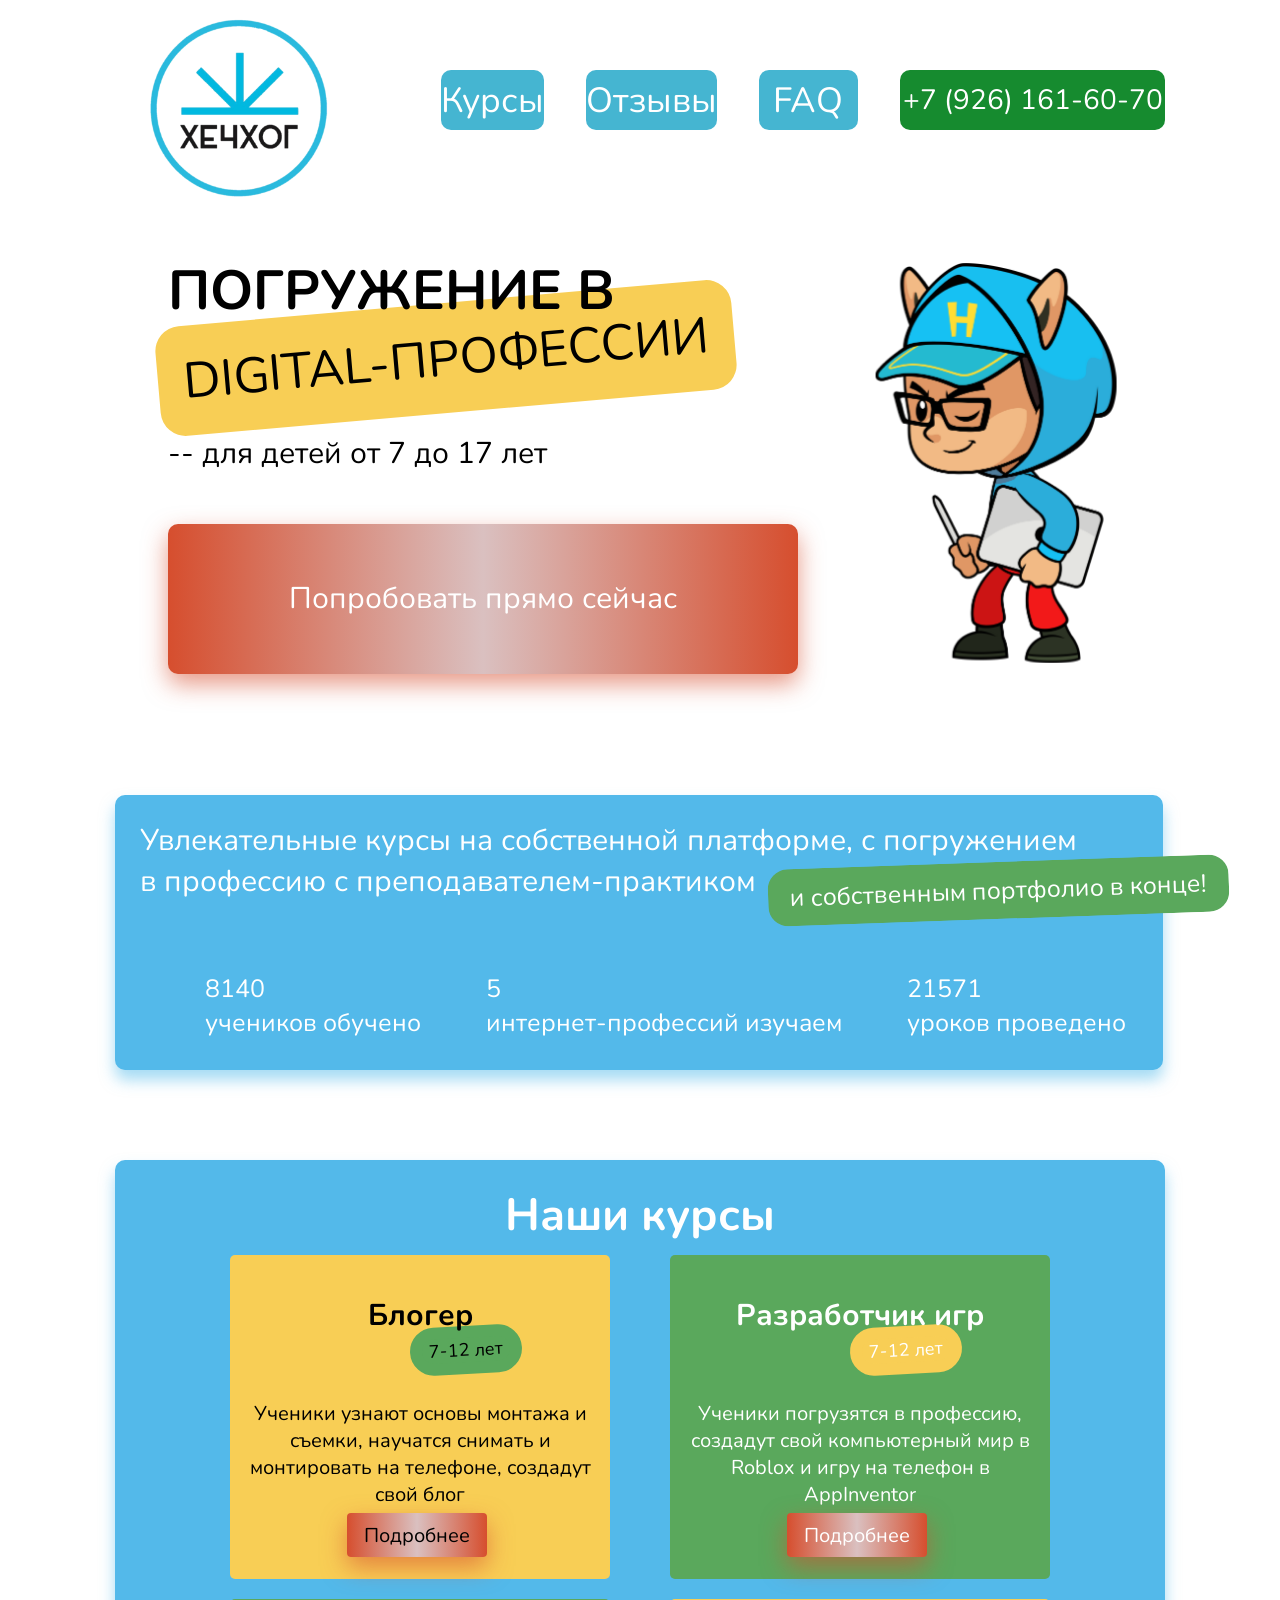
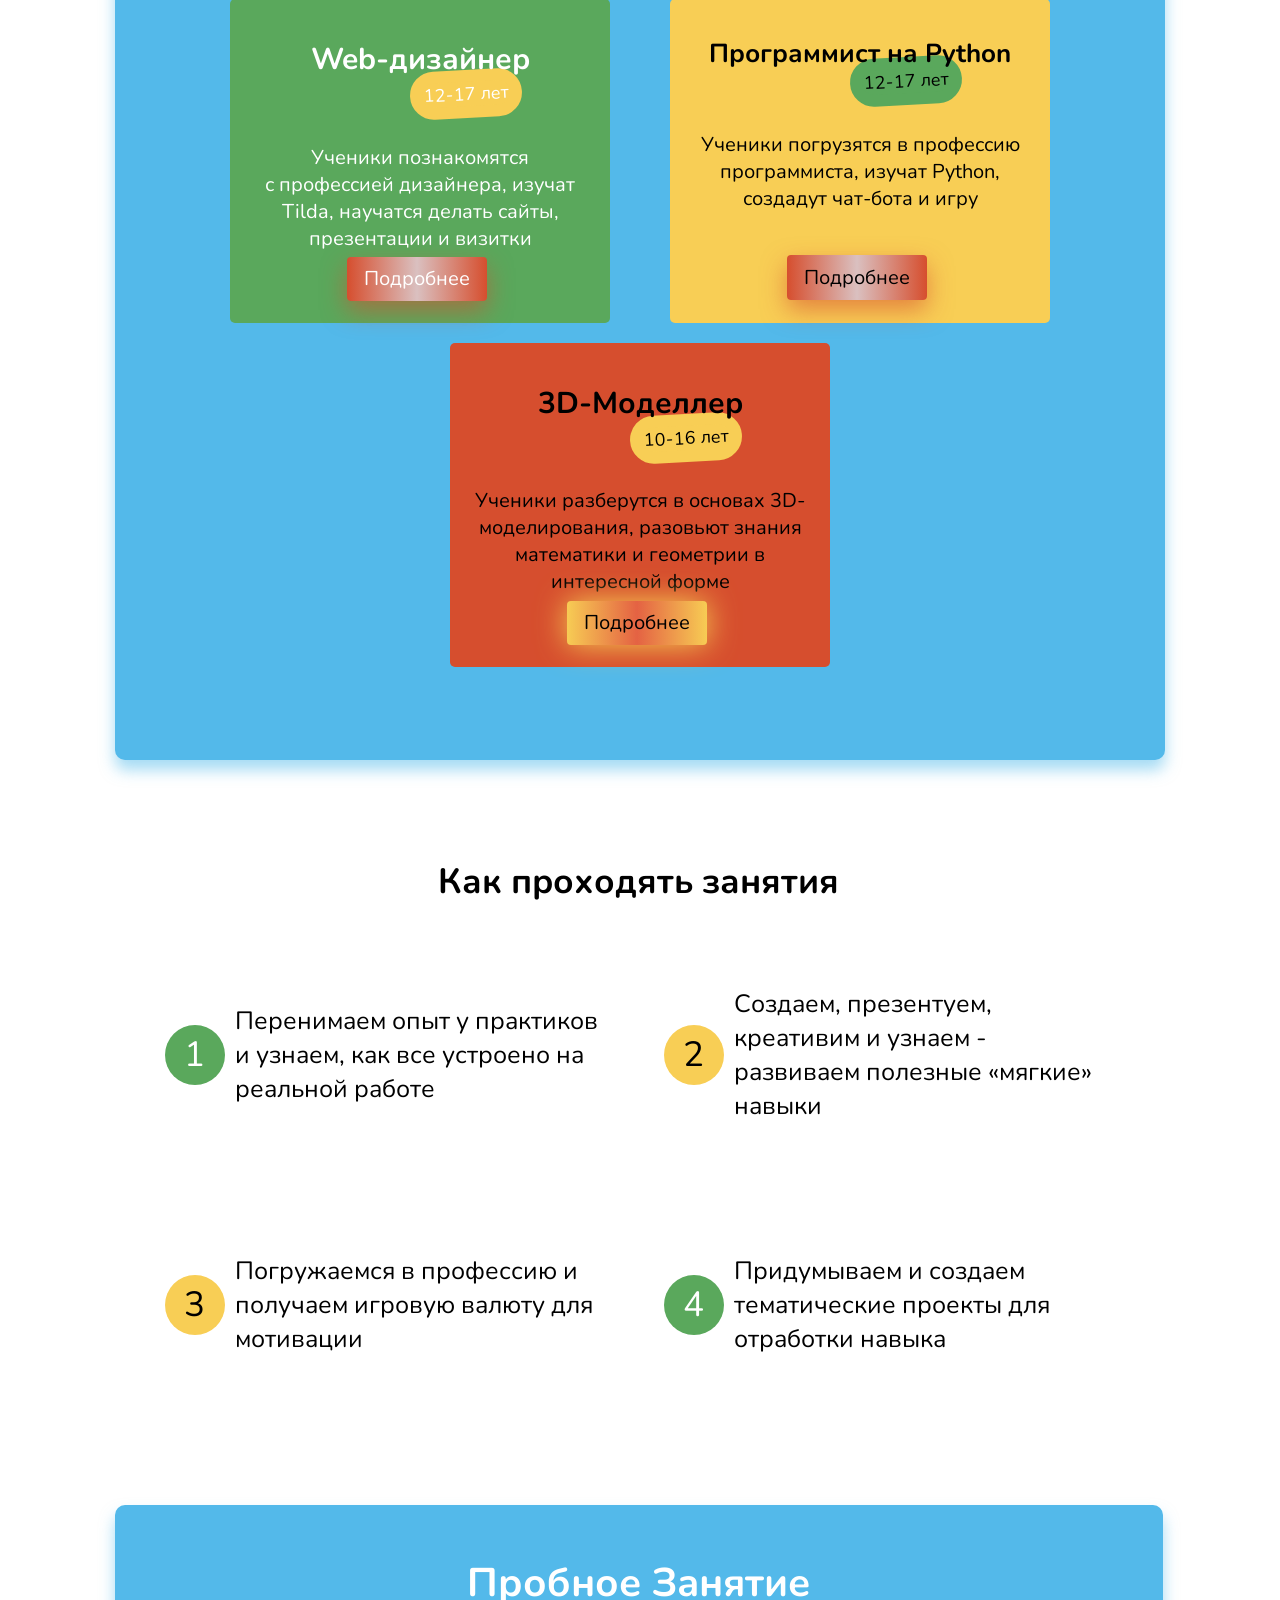
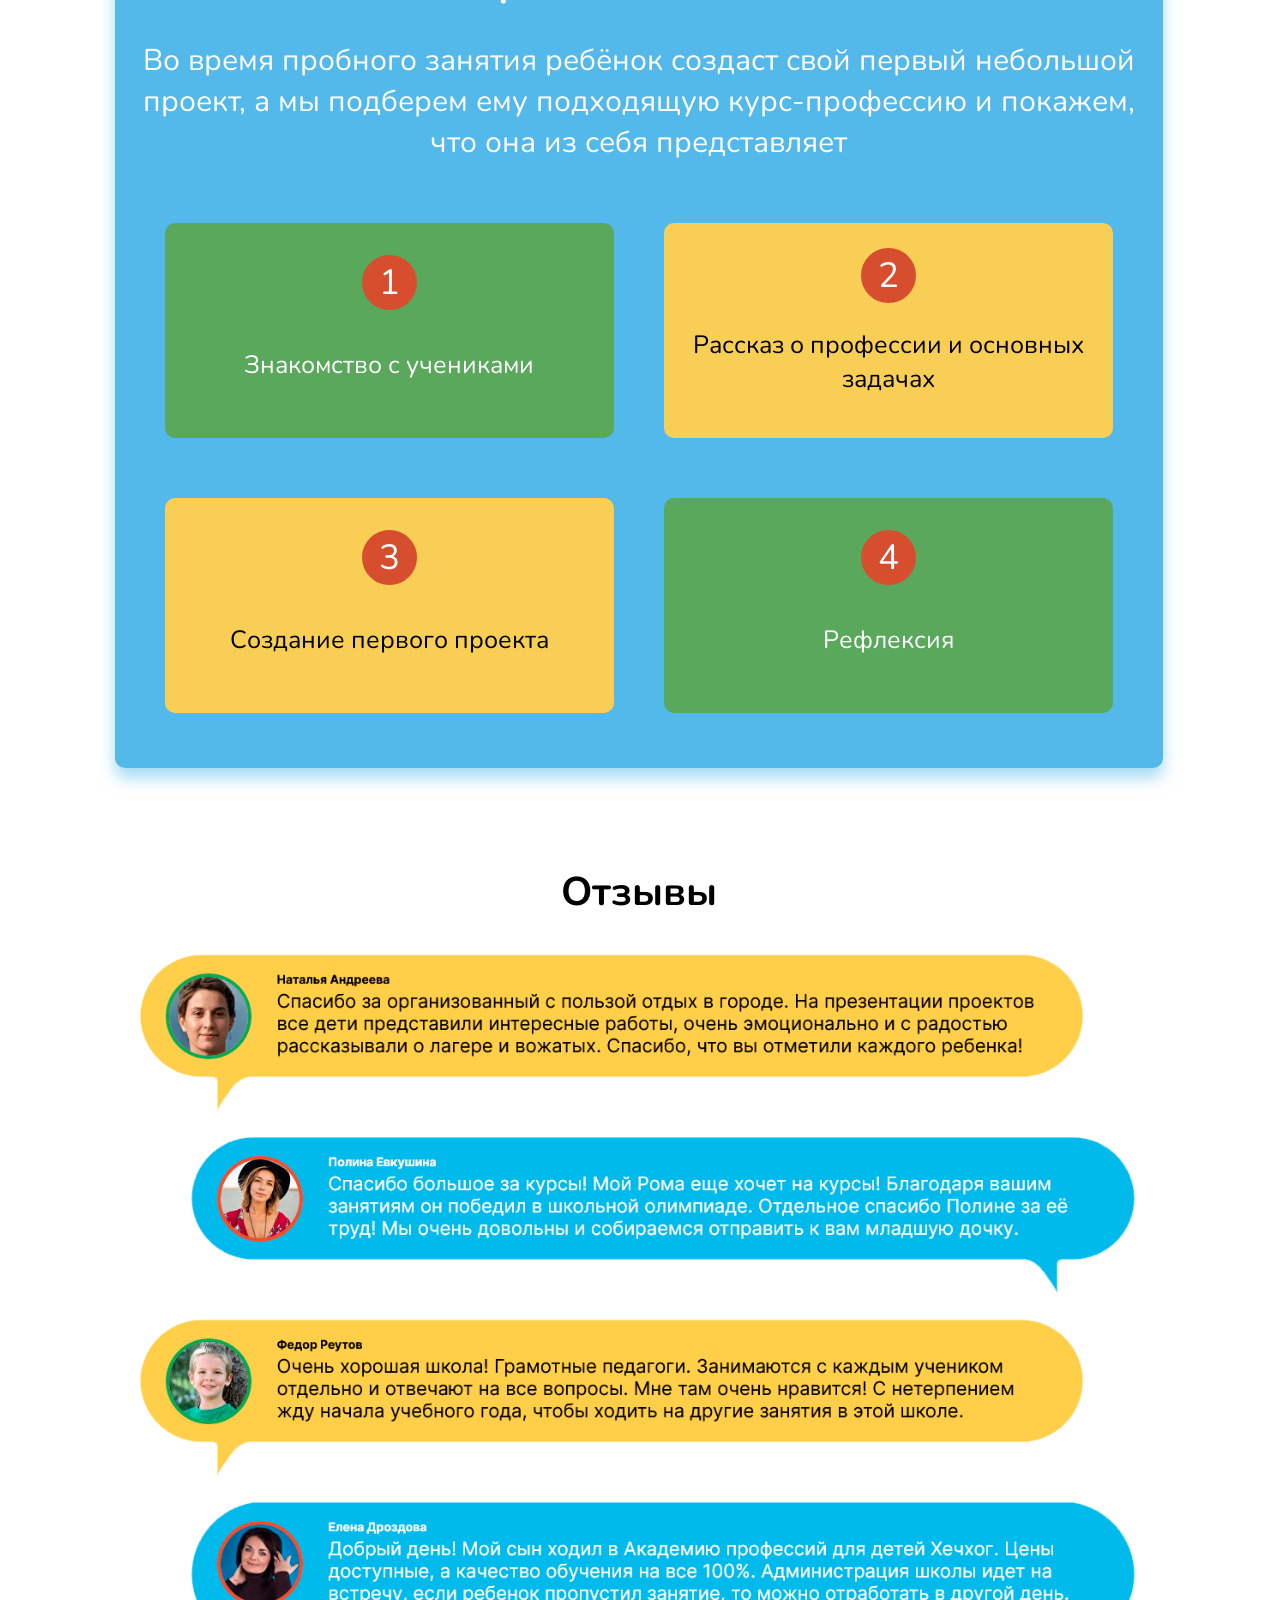
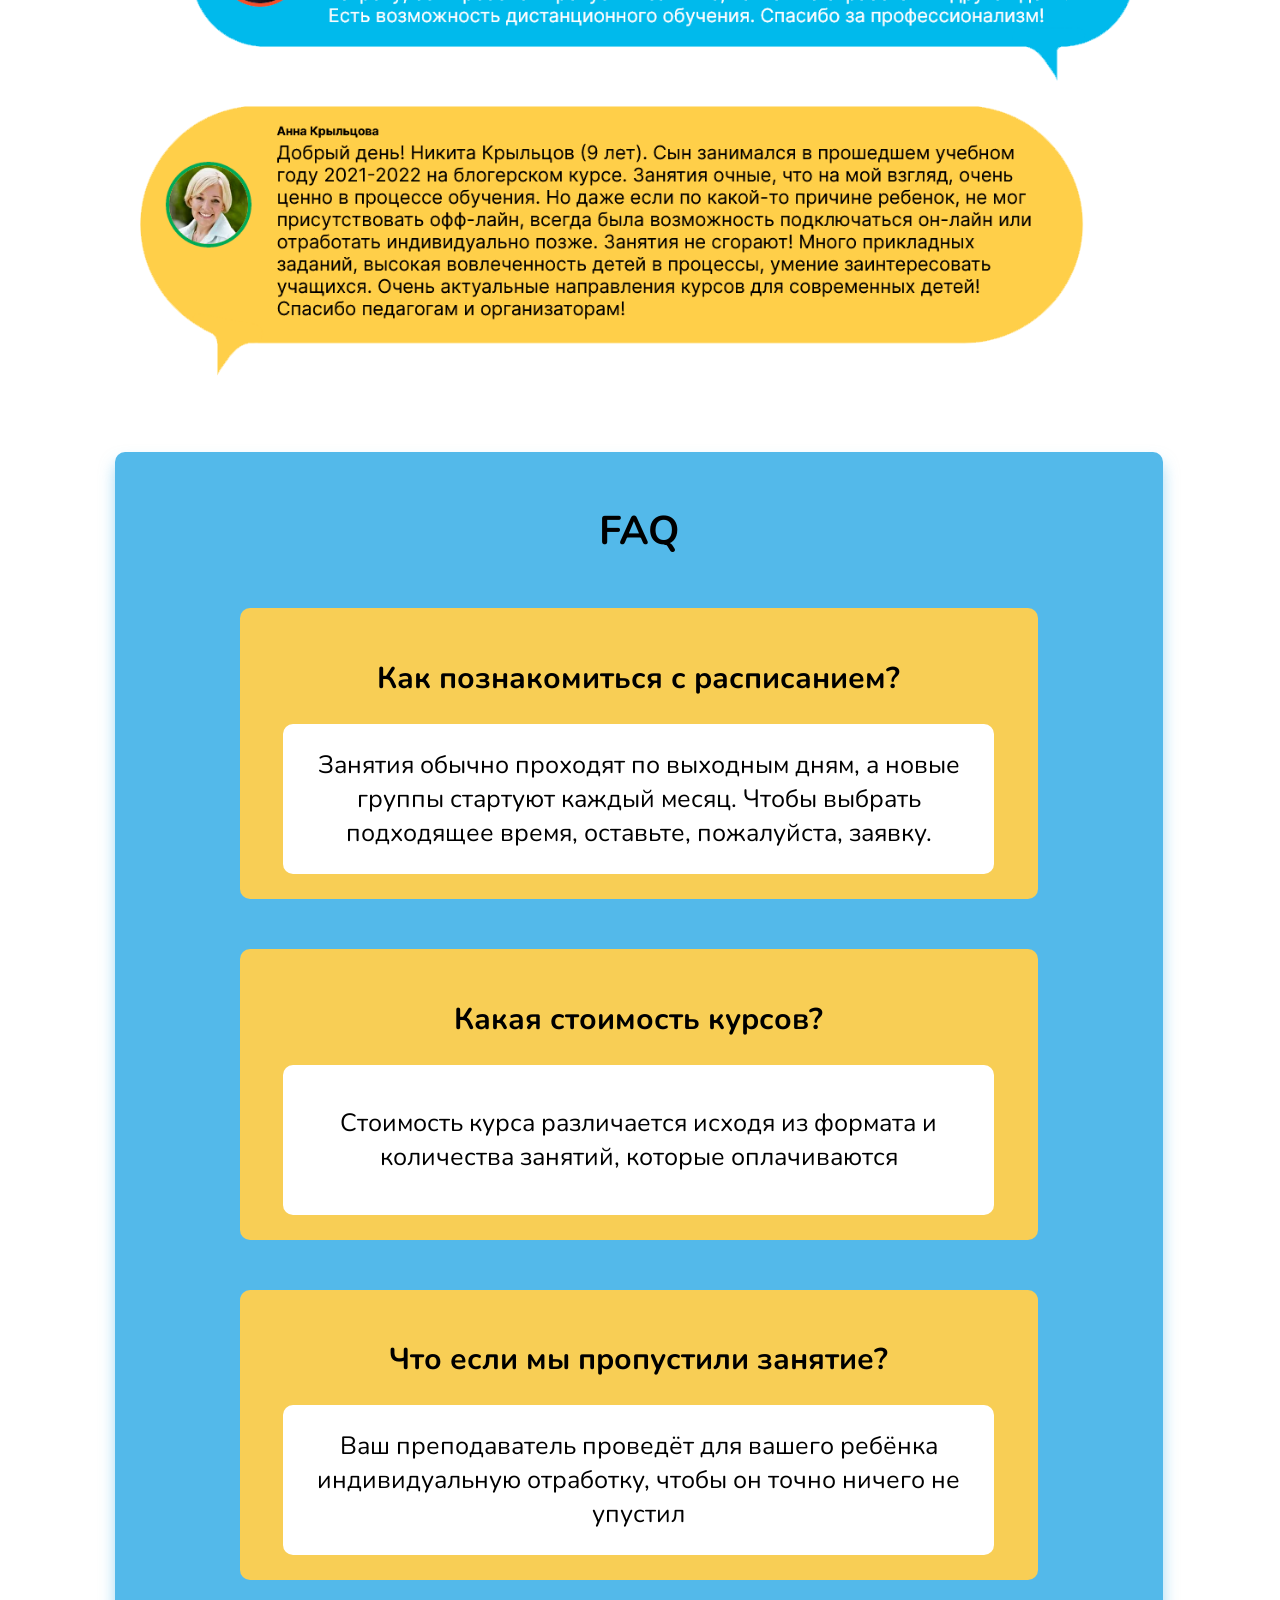
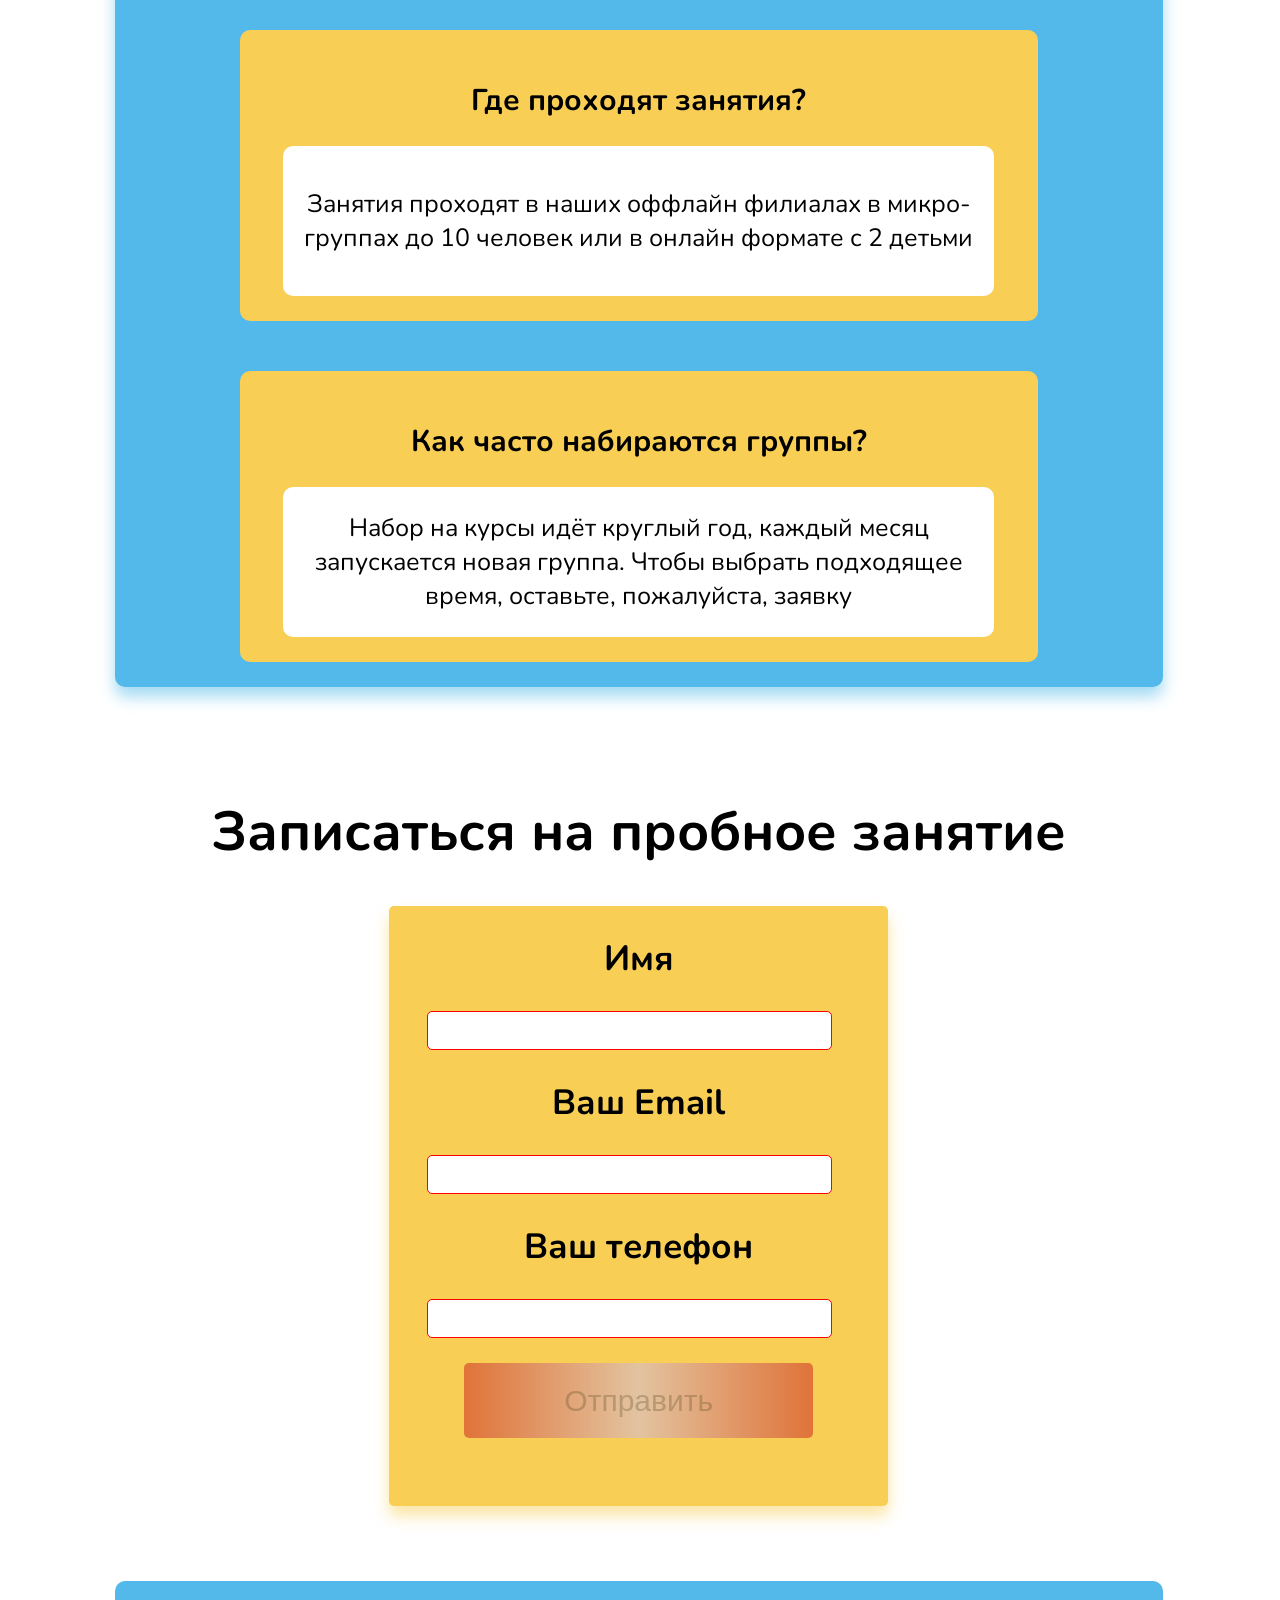
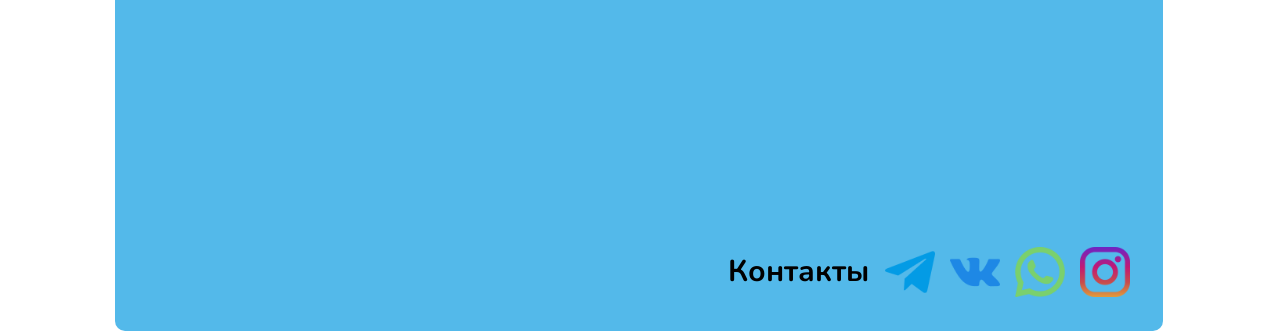
==== index.html @ bc6d710d "BShadow" ====
<!DOCTYPE html>
<html>
<head>
    <title>HEDGEHOG</title>
    <link rel="stylesheet" href="./style.css">
    <script src="https://code.jquery.com/jquery-3.1.1.min.js"></script>
</head>
<body>
    <div class="ContainerBody">
        <header>
            <img src="./images/LogoPng.png" alt="" class="LogoImg">
            
            <a href="#Courses" class="courses Size">Курсы</a>
            <a href="#Reviews" class="feedback Size">Отзывы</a>
            <a href="#FAQ" class="FAQA Size">FAQ</a>
            <a href="" class="Phone Size">+7 (926) 161-60-70</a>
        </header>
        <div class="DivBabidjon">
            <h1 class="TextDivingIn">ПОГРУЖЕНИЕ В</h1>
            <div class="DivDigital">
                <p class="TextDigital">DIGITAL-ПРОФЕССИИ</p>
            </div>
            <span class="TextCildren">-- для детей от 7 до 17 лет</span>
            <img src="./images/humanLogo.png" alt="" class="humanLogo">
            <a href="">
                <div class="ButtonTryIt">
                    <p class="ATryIt">Попробовать прямо сейчас</p>
                </div>
            </a>
        </div>
        <div class="DivBlue">
            <p class="TextInDivBlue">Увлекательные курсы на собственной платформе, с погружением<br>в профессию с преподавателем-практиком</p>
            <div class="BorderText">и собственным портфолио в конце!</div>
            <div class="DivArrow">
                <img src="https://static.tildacdn.com/tild3134-3039-4132-b365-666265363836/Group_9.svg" alt="" class="Arrow">
                <p class="TextArrow">8140<br>учеников обучено</p>
                <img src="https://static.tildacdn.com/tild3134-3039-4132-b365-666265363836/Group_9.svg" alt="" class="Arrow">
                <p class="TextArrow">5<br>интернет-профессий изучаем</p>
                <img src="https://static.tildacdn.com/tild3134-3039-4132-b365-666265363836/Group_9.svg" alt="" class="Arrow">
                <p class="TextArrow">21571<br>уроков проведено</p>
            </div>
            
        </div>
        <div name="Course" class="BlueContainerBody">
            <h1 class="TextMyCoutses">
                Наши курсы
            </h1>
            <div class="Courses">
                <div class="RowCourses1">
                    <div class="DivVideoCourses SizeCourses">
                        <h2 class="Bloger FontStyle BlackText">Блогер</h2>
                        <div class="YearBlocker Green BlackText">7-12 лет</div>
                        <p class="TextInfoCourses BlackText">Ученики узнают основы монтажа и съемки, научатся снимать и монтировать на телефоне, создадут свой блог</p>
                        <div class="DivCourses">
                            <a href="https://hedgehog-academy.ru/bloger" class="ButtonCourses BlackText">Подробнее</a>
                        </div>
                    </div>
                    <div class="DivCreateGame SizeCourses">
                        <h2 class="CreateGame FontStyle ">Разработчик игр</h2>
                        <div class="YearBlocker">7-12 лет</div>
                        <p class="TextInfoCourses">Ученики погрузятся в профессию, создадут свой компьютерный мир в Roblox и игру на телефон в AppInventor</p>
                        <div class="DivCourses">
                            <a href="https://hedgehog-academy.ru/game" class="ButtonCourses">Подробнее</a>
                        </div>
                    </div>
                </div>
                <div class="RowCourses1">
                    <div class="DivWebDesigner SizeCourses">
                        <h2 class="WebDesigner FontStyle">Web-дизайнер</h2>
                        <div class="YearBlocker">12-17 лет</div>
                        <p class="TextInfoCourses">Ученики познакомятся<br>с профессией дизайнера, изучат Tilda, научатся делать сайты, презентации и визитки</p>
                        <div class="DivCourses">
                            <a href="https://hedgehog-academy.ru/web" class="ButtonCourses">Подробнее</a>
                        </div>
                    </div>
                    <div class="DivProgrammerPython SizeCourses">
                        <h2 class="ProgrammerPython FontStyle BlackText">Программист на Python</h2>
                        <div class="YearBlocker Green BlackText">12-17 лет</div>
                        <p class="TextInfoCourses BlackText">Ученики погрузятся в профессию программиста, изучат Python, создадут чат-бота и игру</p>
                        <div class="DivCourses DivCourses1">
                            <a href="https://hedgehog-academy.ru/programmist" class="ButtonCourses BlackText">Подробнее</a>
                        </div>
                    </div>
                </div>
                <div class="RowCourses1">
                    <div class="Div3DDesigner SizeCourses">
                        <h2 class="3DDesigner FontStyle BlackText">3D-Моделлер</h2>
                        <div class="YearBlocker BlackText">10-16 лет</div>
                        <p class="TextInfoCourses BlackText">Ученики разберутся в основах 3D-моделирования, разовьют знания математики и геометрии в интересной форме</p>
                        <div class="DivCourses DivCoursesGold">
                            <a href="https://hedgehog-academy.ru/3d" class="ButtonCourses BlackText">Подробнее</a>
                        </div>
                        
                    </div>
                </div>
            </div>
        </div>
        <div class="GLDivSchedule">
            <h1 class="HSchedule">Как проходять занятия</h1>
            <div class="ScheduleRowContainer">
                <div class="ContainerSchedule">
                    <div class="NumSchedule">1</div>
                    <p class="TextSchedule">Перенимаем опыт у практиков и узнаем, как все устроено на реальной работе</p>
                </div>
                <div class="ContainerSchedule">
                    <div class="NumSchedule ColorYellow">2</div>
                    <p class="TextSchedule">Создаем, презентуем, креативим и узнаем - развиваем полезные «мягкие» навыки</p>
                </div>
            </div>
            <div class="ScheduleRowContainer">
                <div class="ContainerSchedule">
                    <div class="NumSchedule ColorYellow">3</div>
                    <p class="TextSchedule">Погружаемся в профессию и получаем игровую валюту для мотивации</p>
                </div>
                <div class="ContainerSchedule">
                    <div class="NumSchedule">4</div>
                    <p class="TextSchedule">Придумываем и создаем тематические проекты для отработки навыка</p>
                </div>
            </div>
        </div>
        <div class="GLDivTestTasks">
            <h1 class="GlHTestTasks">Пробное Занятие</h1>
            <p class="GlPTestTasks">Во время пробного занятия ребёнок создаст свой первый небольшой проект, а мы подберем ему подходящую курс-профессию и покажем, что она из себя представляет</p>
            <div class="TestTasksRowContainer">
                <div class="ContainerTestTasks ">
                    <div class="NumTestTasks">
                        <div class="RandomName">1</div>
                    </div>
                    <p class="TextTestTasks WhiteText">Знакомство с учениками</p>
                </div>
                <div class="ContainerTestTasks ColorYellowTestTasks">
                    <div class="NumTestTasks">
                        <div class="RandomName">2</div>
                    </div>
                    <p class="TextTestTasks">Рассказ о профессии и основных задачах</p>
                </div>
            </div>
            <div class="TestTasksRowContainer">
                <div class="ContainerTestTasks ColorYellowTestTasks">
                    <div class="NumTestTasks">
                        <div class="RandomName">3</div>
                    </div>
                    <p class="TextTestTasks">Создание первого проекта</p>
                </div>
                <div class="ContainerTestTasks">
                    <div class="NumTestTasks">
                        <div class="RandomName">4</div>
                    </div>
                    <p class="TextTestTasks WhiteText">Рефлексия</p>
                </div>
            </div>
        </div>
        <div name="Reviews" class="GLDivReviews">
            <h1 class="GlHReviews">Отзывы</h1>
            <img src="./images/TextHumans.png" alt="" class="ImgReviews">
        </div>
        <div name="FAQ" class="GlFAQContainer">
            <h1 class="HFAQ">FAQ</h1>
            <div class="ContainerFAQ">
                <h2 class="FAQH">Как познакомиться с расписанием?</h1>
                <div class="FAQConteinerAnsver">
                    <p class="PAnsver">Занятия обычно проходят по выходным дням, а новые группы стартуют каждый месяц. Чтобы выбрать подходящее время, оставьте, пожалуйста, заявку.
                    </p>
                </div>
            </div>
            <div class="ContainerFAQ">
                <h2 class="FAQH">Какая стоимость курсов?</h1>
                <div class="FAQConteinerAnsver">
                    <p class="PAnsver">Стоимость курса различается исходя из формата и количества занятий, которые оплачиваются
                    </p>
                </div>
            </div>
            <div class="ContainerFAQ">
                <h2 class="FAQH">Что если мы пропустили занятие?</h1>
                <div class="FAQConteinerAnsver">
                    <p class="PAnsver">Ваш преподаватель проведёт для вашего ребёнка индивидуальную отработку, чтобы он точно ничего не упустил
                    </p>
                </div>
            </div>
            <div class="ContainerFAQ">
                <h2 class="FAQH">Где проходят занятия?</h1>
                <div class="FAQConteinerAnsver">
                    <p class="PAnsver">Занятия проходят в наших оффлайн филиалах в микро- группах до 10 человек или в онлайн формате с 2 детьми

                    </p>
                </div>
            </div>
            <div class="ContainerFAQ">
                <h2 class="FAQH">Как часто набираются группы?</h1>
                <div class="FAQConteinerAnsver">
                    <p class="PAnsver">Набор на курсы идёт круглый год, каждый месяц запускается новая группа. Чтобы выбрать подходящее время, оставьте, пожалуйста, заявку
                    </p>
                </div>
            </div>
        </div>
        <div class="GLSingUpCourse">
            <h1 class="HSUCourse">Записаться на пробное занятие</h1>
            <div class="DivSUCourse">
                <form class="styleForm" action="mail.php" method="POST">
                    <h2 class="H">Имя</h2>
                    <input type="text" class="Input name" name="name">
                    <h2 class="H">Ваш Email</h2>
                    <input type="text" class="Input email" name="email">
                    <h2 class="H">Ваш телефон</h2>
                    <input type="tel" class="Input phone" name="phone">
                    <button type="submit" class="SizeButtonSUCourse ButSert">Отправить</button>
                </form>
            </div>
        </div>
        <footer>
            <h1 class="Contact">Контакты</h1>
            <nav>
                <ul>
                    <li><a href=""><img src="images/telegram-ico.png" alt="" class="imgCont"></a></li>
                    <li><a href=""><img src="images/vk-ico.png" alt="" class="imgCont"></a></li>
                    <li><a href=""><img src="images/whatsapp-ico.png" alt="" class="imgCont"></a></li>
                    <li><a href=""><img src="images/inst-ico.png" alt="" class="imgCont"></a></li>
                </ul>
            </nav>
        </footer>
    </div>
    <div class="SliderUp">
        <p class="SliderP">👍 Ваша заявка отправленна</p>
    </div>

    <script src="https://cdnjs.cloudflare.com/ajax/libs/jquery.inputmask/5.0.8/jquery.inputmask.min.js" integrity="sha512-efAcjYoYT0sXxQRtxGY37CKYmqsFVOIwMApaEbrxJr4RwqVVGw8o+Lfh/+59TU07+suZn1BWq4fDl5fdgyCNkw==" crossorigin="anonymous" referrerpolicy="no-referrer"></script>
    <script src="anime.js"></script>
    <script src="script.js"></script>
</body>
</html>
---- style.css ----
@import url('https://fonts.googleapis.com/css2?family=Nunito:wght@500&display=swap');
body{
    margin: 0;
    padding: 0;
    font-family: 'Nunito', sans-serif;
    display: grid;
    justify-content: center;
    overflow-x: hidden;
}
a{
    color: white;
    text-decoration: none;
}
.ContainerBody{
    width: 1000px;
    height: 100vh;
    background: rgba(255, 255, 255, 0);
    display: table;
    justify-content: center;

}
.DivBabidjon{
    width: 100%;
    height: 500px;
    margin: 0;

}

header{
    width: 100%;
    height: 200px;
    background: rgba(255, 255, 255, 0);
    display: flex;
    align-items: center;
}
.Logo{
    width: 150px;
    height: 100px;
    background: rgb(139, 5, 228);
}
.Size{
    width: 15%;
    height: 30%;
}
.courses{
    font-family: 'Nunito', sans-serif;
    margin-left: 10%;
    background: rgb(69, 181, 209);
    color: white;
    font-size: 35px;
    display: flex;
    justify-content: center;
    align-items: center;
    text-decoration: none;
    border-radius: 10px;
}
.feedback{
    font-family: 'Nunito', sans-serif;
    margin-left: 4%;
    background: rgb(69, 181, 209);
    color: white;
    font-size: 35px;
    display: flex;
    justify-content: center;
    align-items: center;
    text-decoration: none;
    border-radius: 10px;
}
.Phone{
    font-family: 'Nunito', sans-serif;
    margin-left: 4%;
    width: 40%;
    background: rgb(22, 139, 47);
    color: white;
    font-size: 28px;
    display: flex;
    justify-content: center;
    align-items: center;
    text-decoration: none;
    border-radius: 10px;
}

.FAQA{
    font-family: 'Nunito', sans-serif;
    margin-left: 4%;
    background: rgb(69, 181, 209);
    color: white;
    font-size: 35px;
    display: flex;
    justify-content: center;
    align-items: center;
    text-decoration: none;
    border-radius: 10px;
}
.LogoImg{
    height: 100%;
    margin-left: 2%;
}

.TextDivingIn{
    position: relative;
    font-size: 55px;
    margin-left: 5%;
    margin-top: 5%;
    margin-bottom: 0;
    z-index: 2;
    
}
.DivDigital{
    position: relative;
    width: 55%;
    height: 22%;
    background-color: #F8CE55;
    border-radius: 25px;
    transform: rotate(-5deg);
    top: -5%;
    left: 4%;
    z-index: 1;
    display: flex;
    justify-content: center;
    align-items: center;
}
.TextDigital{
    font-size: 50px;
    margin: auto;
}
.humanLogo{
    position: relative;
    height: 400px;
    top: -35%;
    left: 36%;
    transform: rotateY(180deg);
}
.ButtonTryIt{
    position: relative;
    width: 60%;
    height: 30%;
    top: -65%;
    left: 5%;
    border-radius: 10px;
    background-color: #d64e2e;
    background-image: linear-gradient(90deg, #d64e2e 0%, #dac0c0 50%, #d64e2e 100%);
    box-shadow: 0px 10px 25px #d64d2e94;
    display: flex;
    justify-content: center;
    align-items: center;
}
.DivBlue{
    width: 95%;
    height: 225px;
    margin-top: 4%;
    background-color: #53b9ea;
    border:25px solid #53baea00;
    border-radius: 10px;
    box-shadow: 0px 10px 15px 0px #53baea86;
}
.ATryIt{
    text-decoration: none;
    font-size: 30px;
    color: white;
}
.TextCildren{
    position: relative;
    font-size: 30px;
    top: -75%;
    left: 5%;
}
.TextInDivBlue{
    position: relative;
    font-size: 30px;
    color: white;
    margin: 0;
}
.DivArrow{
    width: 100%;
    height: 150px;
    display: flex;
    align-items: center;
}
.Arrow{
    width: 25px;
    margin-left: 2%;
    margin-top: -5%;
}
.TextArrow{
    font-size: 25px;
    color: white;
    margin-top: 50px;
    margin-left: 2%;
}
.BorderText{
    position: static;
    width: 45%;
    height: 20%;
    font-size: 25px;
    margin-top: -4%;
    margin-left: 63%;
    transform: rotate(-2deg);
    background-color: #5aa85c;
    color: white;
    border: 6px solid rgba(255, 255, 255, 0);
    border-radius: 20px;
    display: flex;
    justify-content: center;
    align-items: center;
}
.ContainerBody{
    width: 1000px;
    height: 100vh;
    background: rgba(255, 255, 255, 0);
    display: table;
    justify-content: center;
}
.BlueBackground{
    background-color: #53b9ea;
    width: 100vw;
    height: 100vh;

}
.BlueContainerBody{
    background-color: #53b9ea;
    width: 95%;
    height: 1150px;
    margin-top: 10vh;
    border: 25px solid rgba(0, 0, 0, 0);
    border-radius: 10px;
    box-shadow: 0px 10px 15px 0px #53baea86;
    display: table;
    justify-content: center;
}

.TextMyCoutses{
    font-size: 45px;
    color: white;
    margin: auto;
    width: 100%;
    height: auto;
    display: flex;
    justify-content: center;
    align-items: center;
}
.Courses{
    width:  1000px;
    height: 1000px;
    display: grid;
    justify-content: center;
    align-items: center;
}
.RowCourses1{
    width: 1000px;
    height: 95%;
    display: flex;
    justify-content: center;
    align-items: center;
}
.SizeCourses{
    width: 35%;
    height: 90%;
    margin: 0;
    margin-right: 3%;
    margin-left: 3%;
    background-color: rgb(253, 41, 41);
    border: 15px solid rgba(0, 0, 0, 0);
    border-radius: 5px;
}
.YearBlocker{
    position: relative;
    left: 47%;
    top: -12%;
    font-size: 18px;
    width: 25%;
    border: 12px solid #f8ce55;
    background-color: #F8CE55;
    border-radius: 25px;
    color: white;
    transform: rotate(-3deg);
    display: flex;
    justify-content: center;
    align-items: center;
}
.FontStyle{
    position: relative;
    color: white;
    font-size: 30px;
    display: flex;
    justify-content: center;
    align-items: center;
    z-index: 2;
}
.DivVideoCourses{
    background-color: #f8ce55;
    color: black;
}
.DivCreateGame{
    background-color: #5aa85c;
    
}
.DivWebDesigner{
    background-color: #5aa85c;
    
}
.DivProgrammerPython{
    background-color: #f8ce55;
    color: black;
}
.Div3DDesigner{
    background-color: #d64e2e;
    color: black;
}

.ProgrammerPython{
    font-size: 26px;
}
.Green{
    border: 12px solid #5aa85c;
    background-color: #5aa85c;
}
.TextInfoCourses{
    position: relative;
    top: -10%;
    font-size: 20px;
    text-align: center;
    color: white;
    display: flex;
    justify-content: center;
    align-items: center;
}
.DivCourses{
    position: relative;
    top: -15%;
    left: 29%;
    right: 29%;
    border-radius: 4px;
    width: 40%;
    height: 15%;
    background-image: linear-gradient(90deg, #d64e2e 0%, #dac0c0 50%, #d64e2e 100%);
    box-shadow: 0px 10px 25px #d64d2e94;
    display: flex;
    justify-content: center;
    align-items: center;
}
.DivCourses1{
    position: relative;
    top: -2%;
    width: 40%;
    height: 15%;
    background-image: linear-gradient(90deg, #d64e2e 0%, #dac0c0 50%, #d64e2e 100%);
    box-shadow: 0px 10px 25px #d64d2e94;
    display: flex;
    justify-content: center;
    align-items: center;
}
.DivCoursesGold{
    background-color: #f7cc54;
    background-image: linear-gradient(270deg, #f7cc54 0%, #e46243 50%, #f7cc54 100%);
    box-shadow: 0px 0px 30px #f7cc54;
}
.ButtonCourses{
    color: white;
    text-decoration: none;
    font-size: 20px;
}
.BlackText{
    color: black;
}
.GLDivSchedule{
    width: 95%;
    height: 600px;
    border: 25px solid rgba(228, 0, 0, 0);
    margin-top: 50px;
    display: table;
    justify-content: center;

}
.HSchedule{
    font-size: 35px;
    display: flex;
    justify-content: center;
    align-items: center;
}
.ScheduleRowContainer{
    width: 100%;
    height: 200px;
    margin-top: 50px;
    background-color: rgba(0, 0, 0, 0);
    display: flex;
    justify-content: center;
    align-items: center;
}
.ContainerSchedule{
    width: 45%;
    height: 90%;
    margin-left: 2.5%;
    margin-right: 2.5%;
    display: flex;
    justify-content: center;
    align-items: center;
}
.NumSchedule{
    font-size: 35px;
    width: 20px;
    height: 20px;
    border: 20px solid rgba(0, 128, 0, 0);
    background-color: #5aa85c;
    color: white;
    border-radius: 35px;
    margin-right: 10px;
    display: flex;
    justify-content: center;
    align-items: center;
}
.TextSchedule{
    font-size: 25px;
}
.ColorYellow{
    border: 20px solid #f8cf5500;
    background-color: #f8ce55;
    color: black;
}
.GLDivTestTasks{
    background-color: #53b9ea;
    width: 95%;
    height: 600px;
    margin-top: 5vh;
    border: 25px solid rgba(0, 0, 0, 0);
    border-radius: 10px;
    box-shadow: 0px 10px 15px 0px #53baea86;
    display: table;
    justify-content: center;
}
.GlHTestTasks{
    font-size: 40px;
    color: white;
    display: flex;
    justify-content: center;
    align-items: center;
}
.GlPTestTasks{
    font-size: 30px;
    color: white;
    text-align: center;
}
.TestTasksRowContainer{
    width: 100%;
    height: 275px;
    background-color: rgba(0, 0, 0, 0);
    display: flex;
    justify-content: center;
    align-items: center;
}
.ContainerTestTasks{
    background-color: #5aa85c;
    width: 45%;
    height: 60%;
    border: 25px solid rgba(0, 0, 0, 0);
    border-radius: 10px;
    margin-left: 2.5%;
    margin-right: 2.5%;
    display: grid;
    justify-content: center;
    align-items: center;
}
.NumTestTasks{

    display: flex;
    justify-content: center;
    align-items: center;
}
.TextTestTasks{
    font-size: 25px;
    text-align: center;
}
.RandomName{
    font-size: 35px;
    width: 25px;
    height: 25px;
    border: 15px solid #d64e2e;
    background-color: #d64e2e;
    color: white;
    border-radius: 46px;
    display: flex;
    justify-content: center;
    align-items: center;
}
.ColorYellowTestTasks{
    background-color: #f8ce55;
}
.GLDivReviews{
    width: 95%;
    height: 600px;
    margin-top: 5vh;
    border: 25px solid rgba(0, 0, 0, 0);
    display: table;
    justify-content: center;
}
.ImgReviews{
    width: 100%;
}
.GlHReviews{
    font-size: 40px;
    color: black;
    display: flex;
    justify-content: center;
    align-items: center;
}
.WhiteText{
    color: white;
}
.GlFAQContainer{
    background-color: #53b9ea;
    width: 95%;
    height: 1200px;
    margin-top: 5vh;
    border: 25px solid rgba(0, 0, 0, 0);
    border-radius: 10px;
    box-shadow: 0px 10px 15px 0px #53baea86;
    display: table;
    justify-content: center;
}
.HFAQ{
    font-size: 40px;
    display: flex;
    justify-content: center;
    align-items: center;
}
.FAQH{
    font-size: 30px;
    display: flex;
    justify-content: center;
    align-items: center;
}
.ContainerFAQ{
    width: 75%;
    height: 200px;
    margin: auto;
    background-color: #F8CE55;
    border: 25px solid rgba(0, 0, 0, 0);
    border-radius: 10px;
    margin-top: 50px;
    display: table;
    justify-content: center;
}
.FAQConteinerAnsver{
    width: 95%;
    height: 150px;
    background-color: white;
    border-radius: 10px;
    margin: auto;
}
.PAnsver{
    font-size: 25px;
    width: 100%;
    height: 100%;
    text-align: center;
    display: flex;
    justify-content: center;
    align-items: center;
}

.GLSingUpCourse{
    width: 95%;
    height: 600px;
    margin-top: 5vh;
    border: 25px solid rgba(0, 0, 0, 0);
    border-radius: 10px;
    display: table;
    justify-content: center;
}
.HSUCourse{
    font-size: 55px;
    display: flex;
    justify-content: center;
    align-items: center;
}
.DivSUCourse{
    width: 50%;
    height: 600px;
    margin: auto;
    background-color: #f8ce55;
    border: 0px solid rgba(0, 0, 0, 0);
    border-radius: 5px;
    box-shadow: 0px 10px 15px 0px #f8cf5586;
    display: table;
    justify-content: center;
}
.H{
    font-size: 35px;
    display: flex;
    justify-content: center;
    align-items: center;
}
.Input{
    width: 80%;
    height: 35px;
    border: 10px solid white;
    border-radius: 5px;
    margin-left: 7.5%;
    margin-right: 7.5%;
}
.SizeButtonSUCourse{
    width: 70%;
    height: 75px;
    background-image: linear-gradient(90deg, #d64e2e 0%, #dac0c0 50%, #d64e2e 100%);

    border-radius: 5px;
    margin: auto;
    font-size: 30px;
    display: flex;
    justify-content: center;
    align-items: center;
    margin-top: 25px;
    border: 1px solid rgba(0, 0, 0, 0);
    z-index: 1000;
}
footer{
    width: 95%;
    height: 300px;
    margin-top: 50px;
    padding: 25px;
    display: flex;
}
.Contact{
    font-size: 30px;
    width: 150px;
    height: 35px;
}
footer{
    background-color: #53b9ea;
    border-radius: 10px;
    align-items: flex-end;
    justify-content: flex-end;
}
nav{
    width: auto;
    height: 75px;
    padding: 0;
}
li{
    list-style: none;
    margin: 0 7.5px;
}
ul{
    display: flex;
    padding: 0;
}
.imgCont{
    width: 50px;
}
.SliderUp{
    opacity: 0;
    background-color: rgb(29, 29, 29);
    position: fixed;
    display: flex;
    justify-content: center;
    align-items: center;
    padding: 7.5px 20px;
    gap: 10px;
    width: 233.5px;
    height: 30px;
    border-radius: 2px;

    top: 100vh;
    left: calc(100vw / 2 - 133.5px);
    z-index: 100000000;
}
.SliderP{
    color: rgb(205, 205, 205);
    font-size: 17px;
}
@media(max-width: 1190px){
    .BorderText {
        position: static;
        width: 37%;
        height: 13%;
        font-size: 21px;
        margin-top: -4%;
        margin-left: 63%;
        transform: rotate(-2deg);
        background-color: #5aa85c;
        color: white;
        border: 6px solid rgba(255, 255, 255, 0);
        border-radius: 20px;
        display: flex;
        justify-content: center;
        align-items: center;
      }
      .LogoImg{
        margin:0;
      }
}
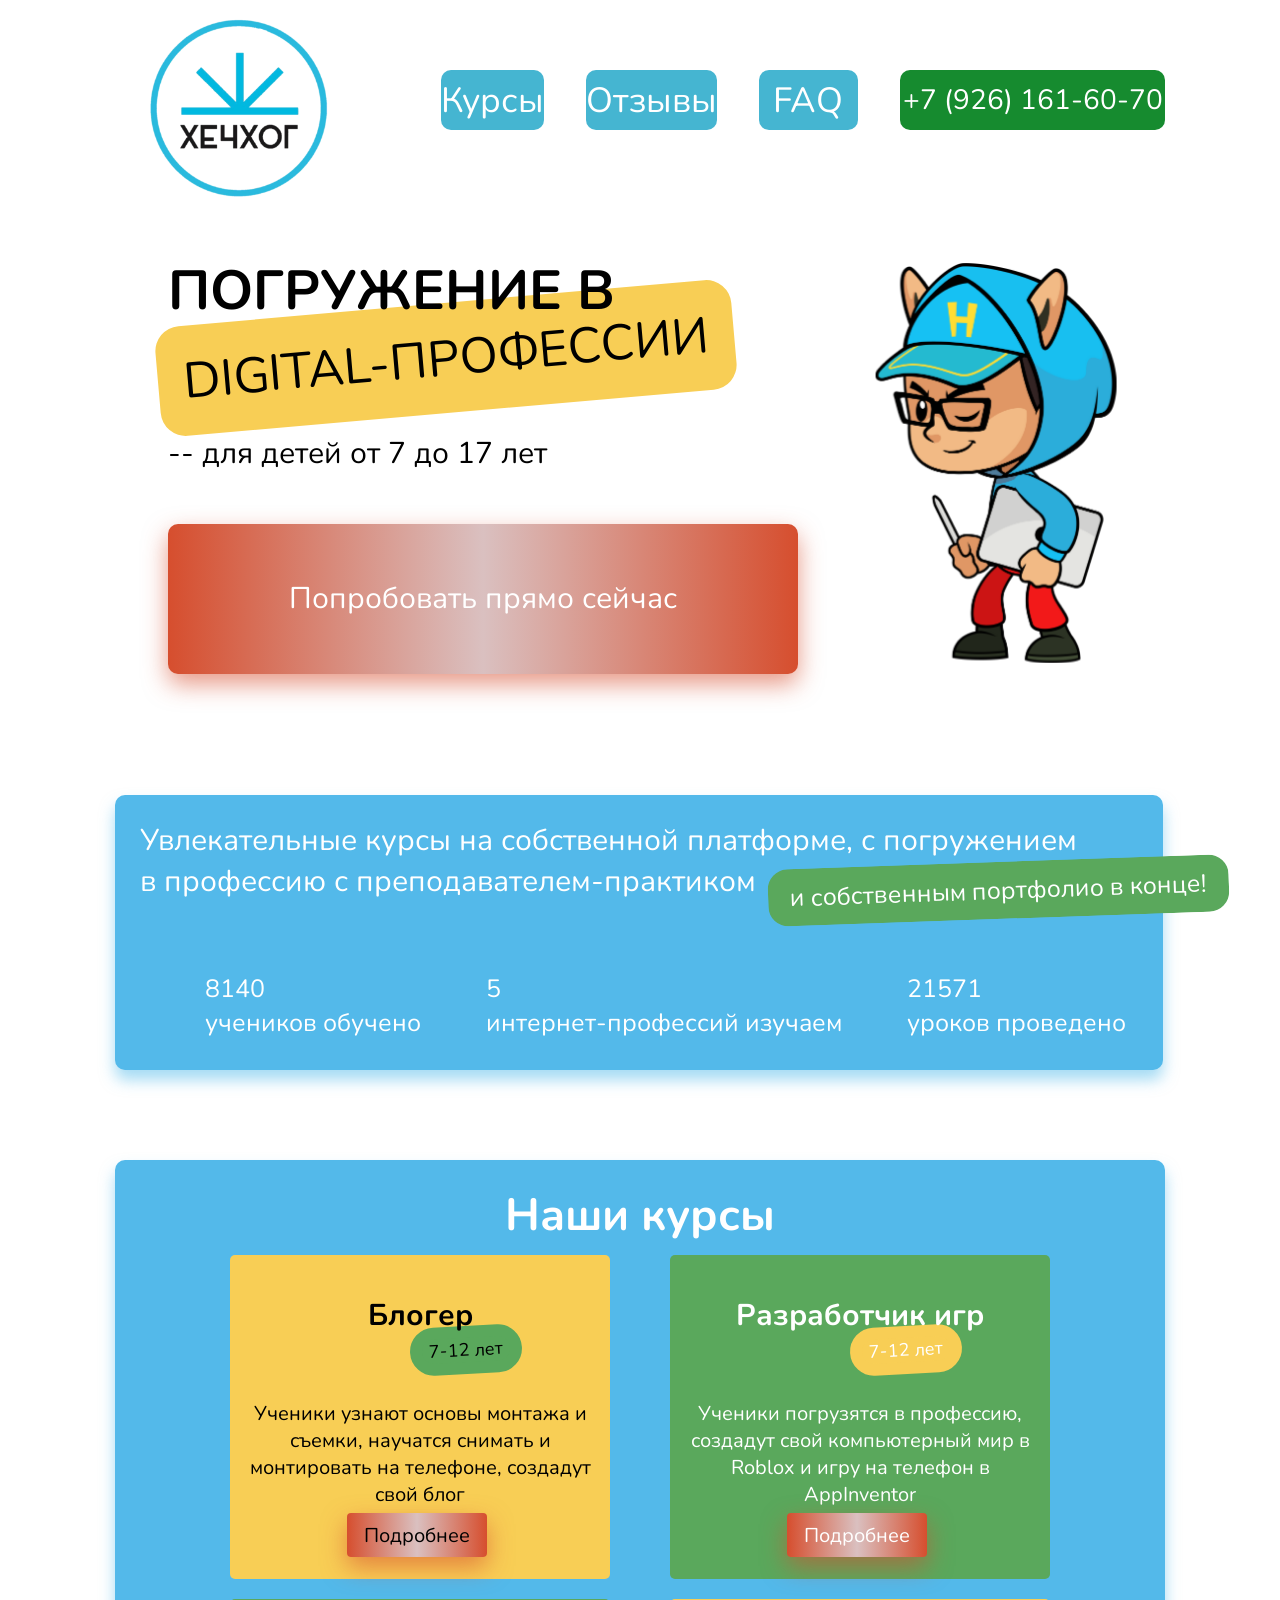
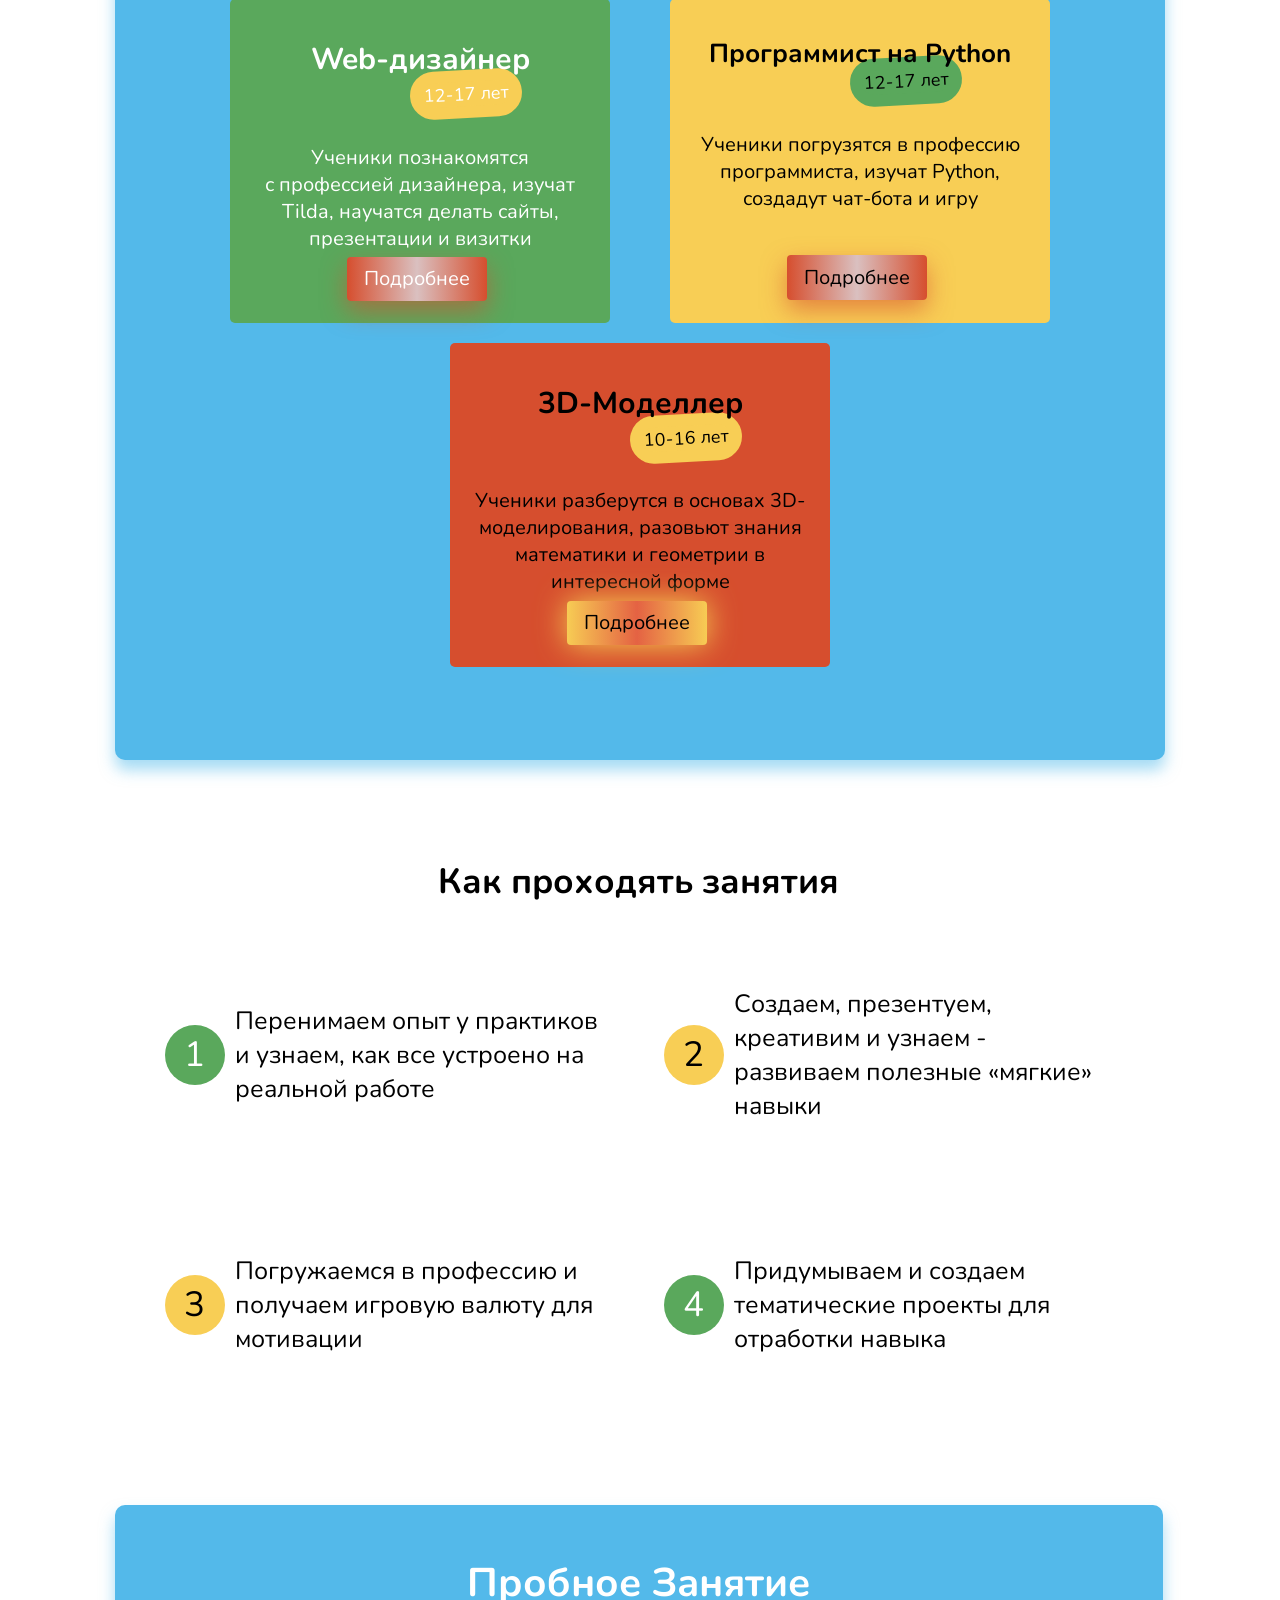
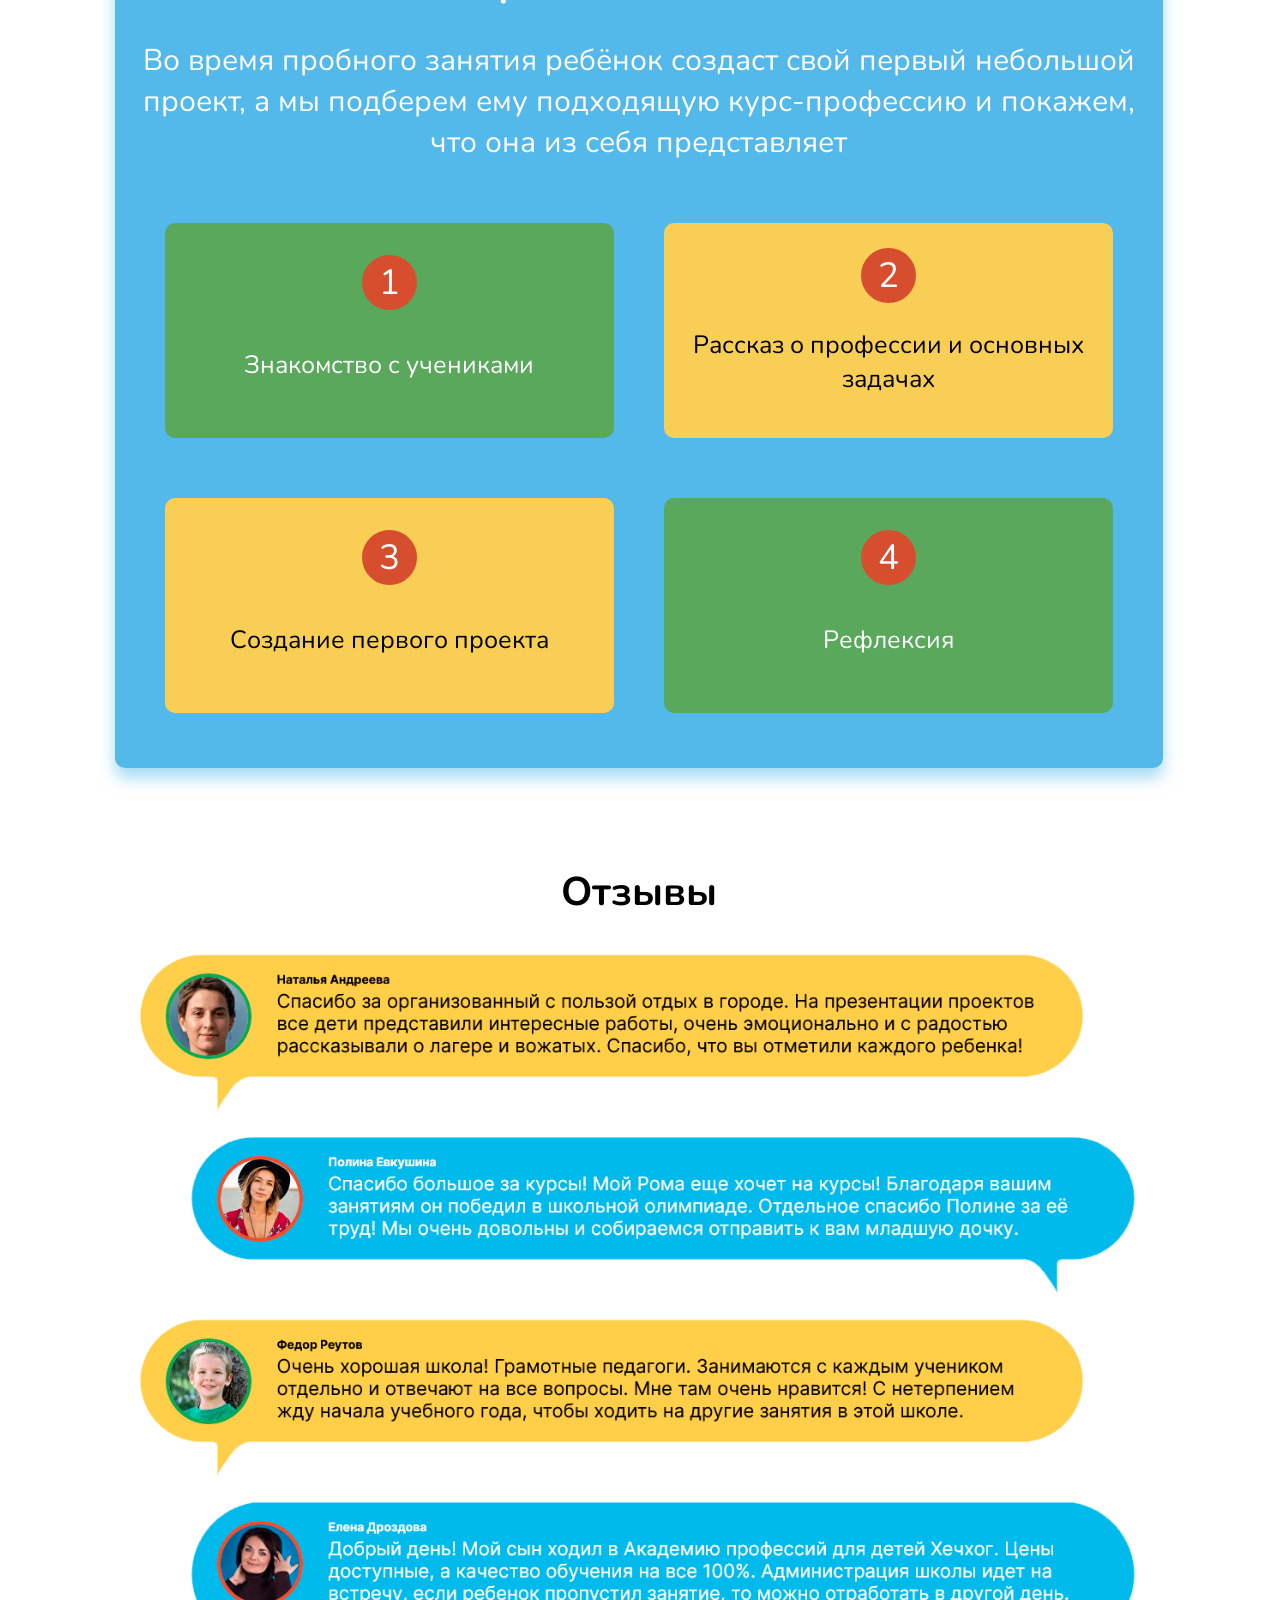
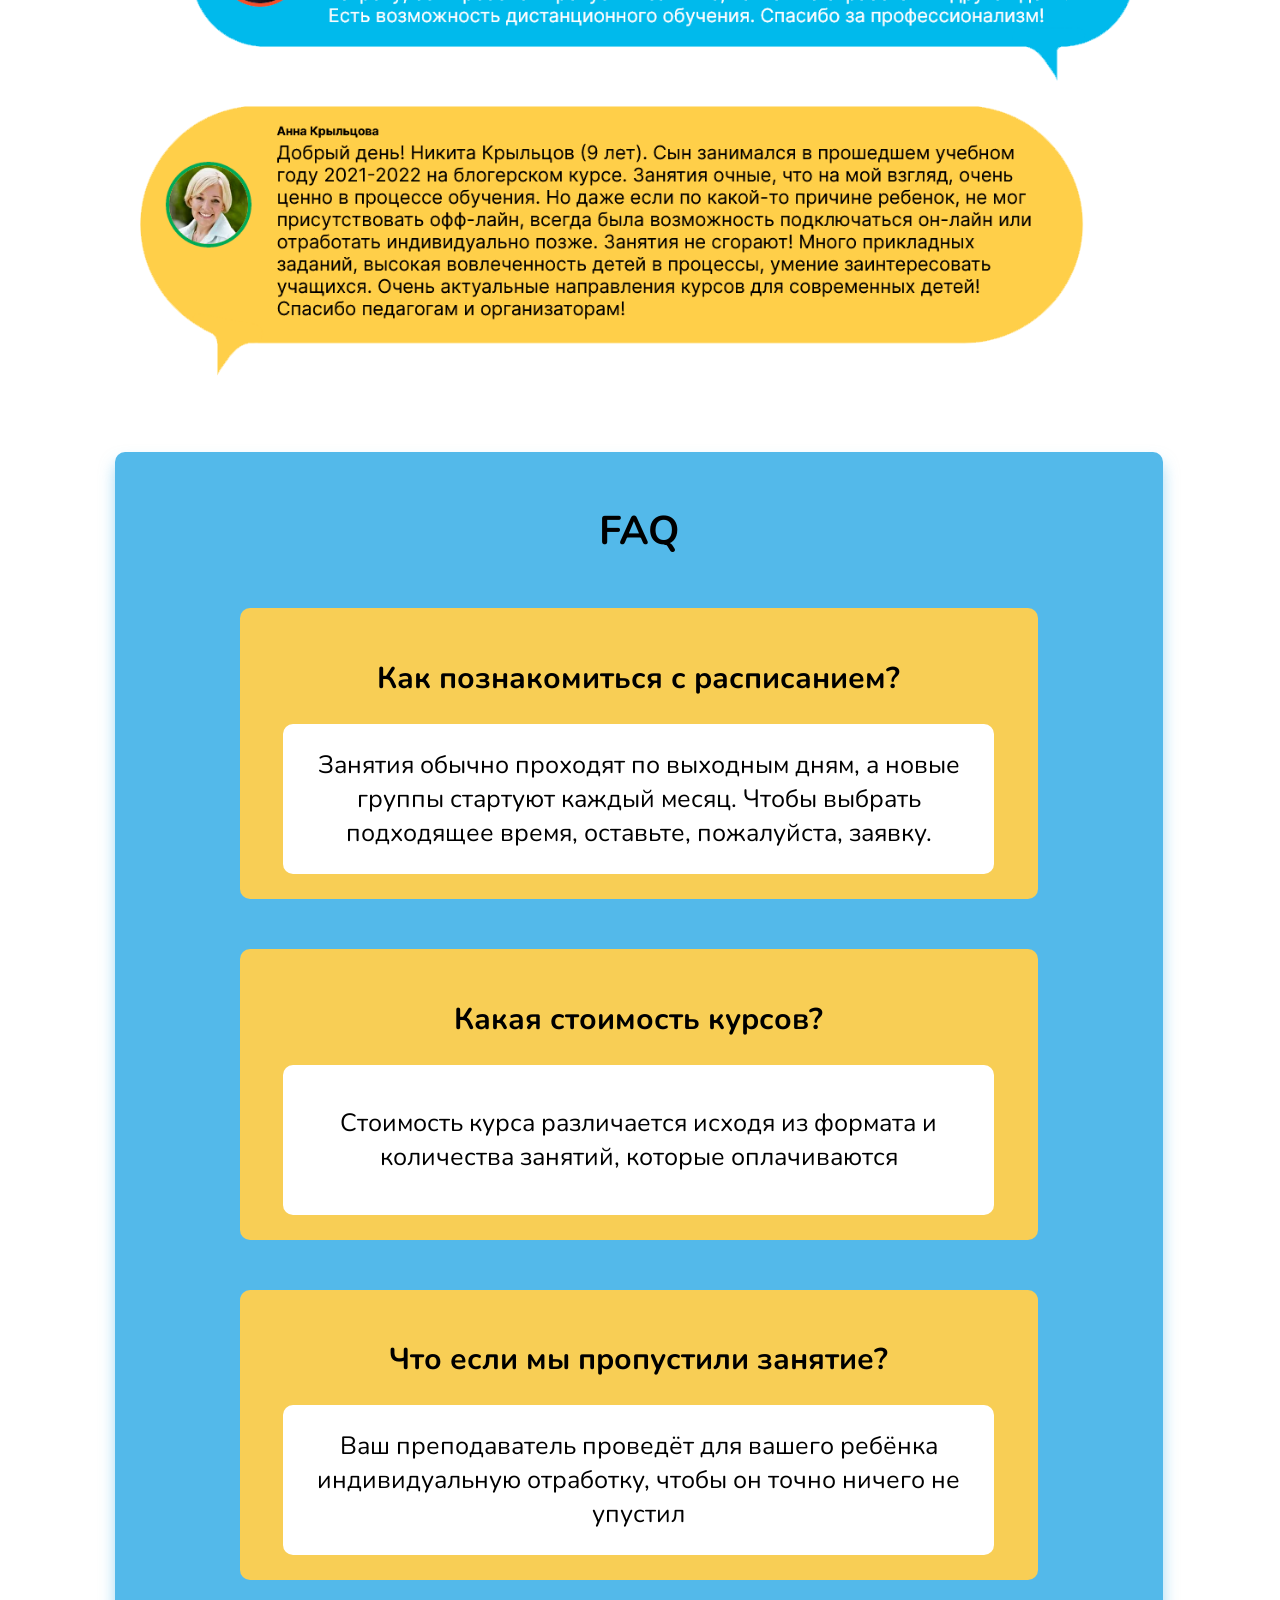
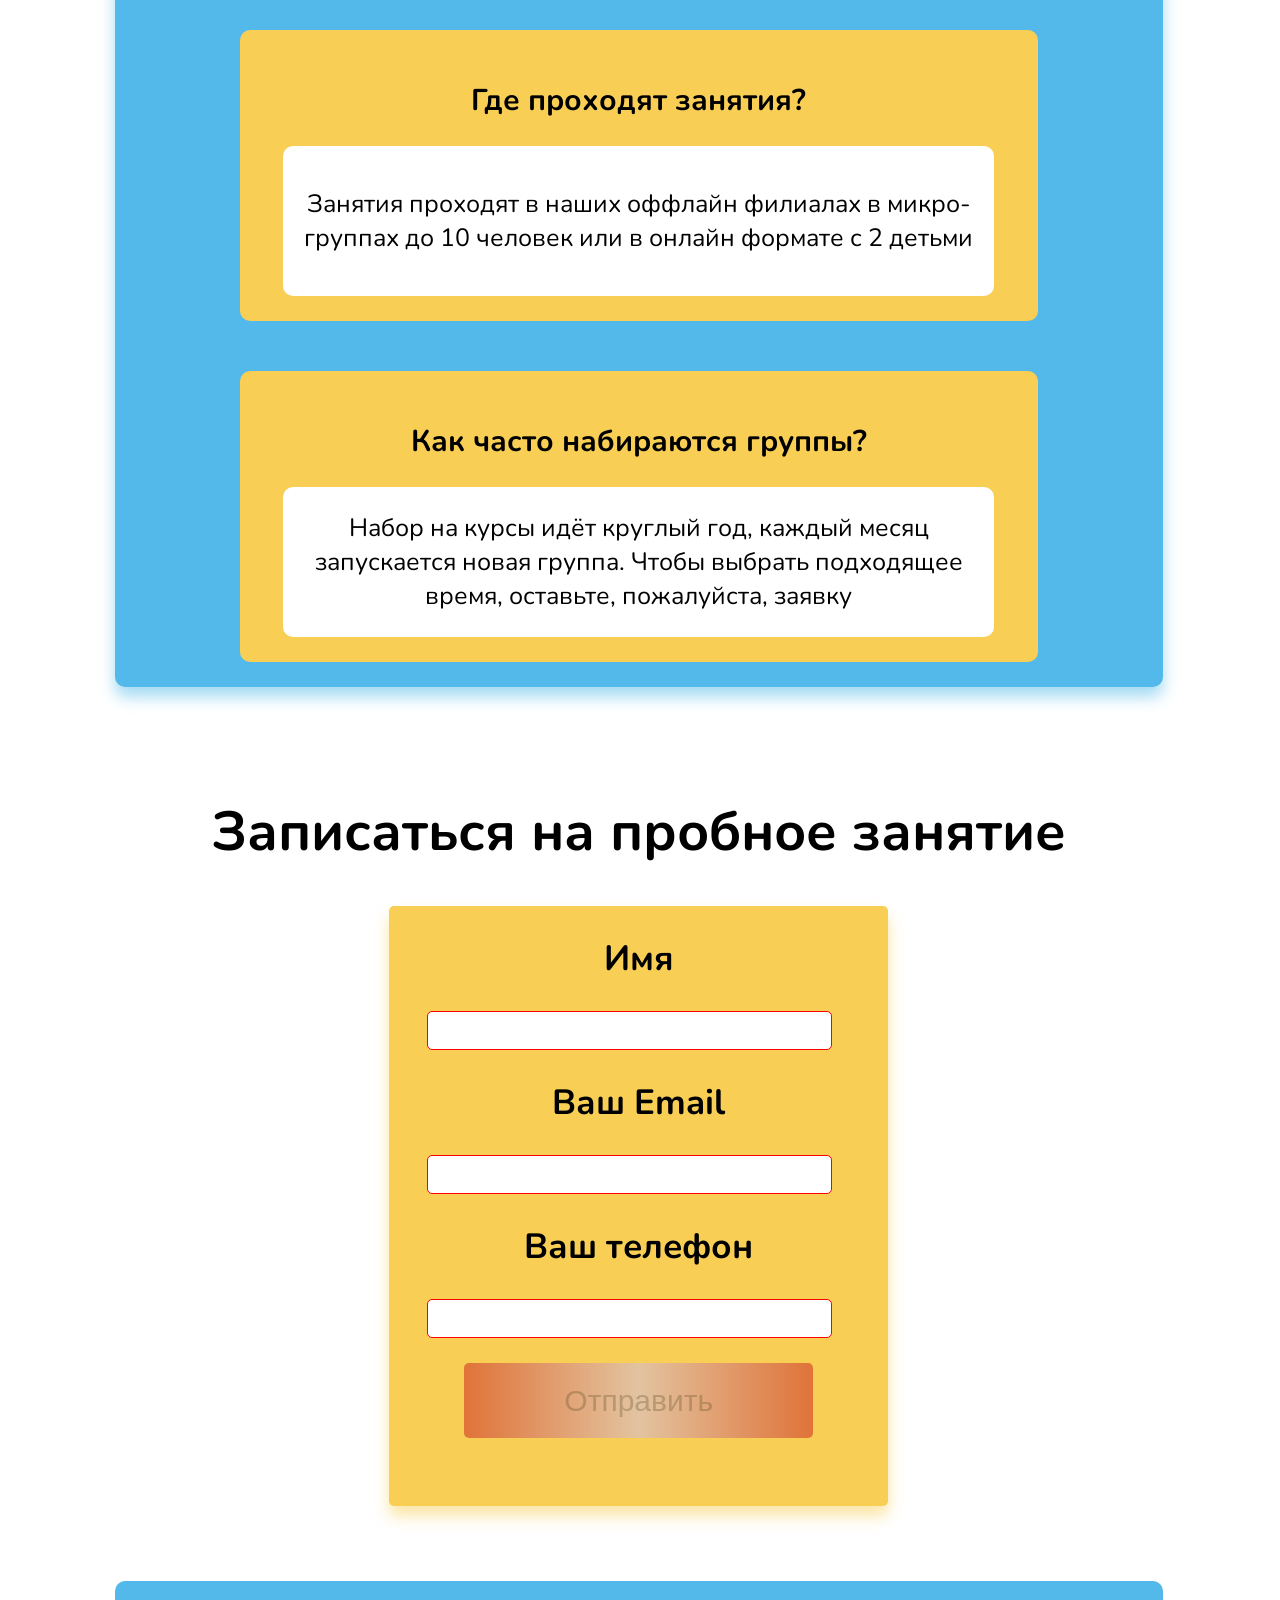
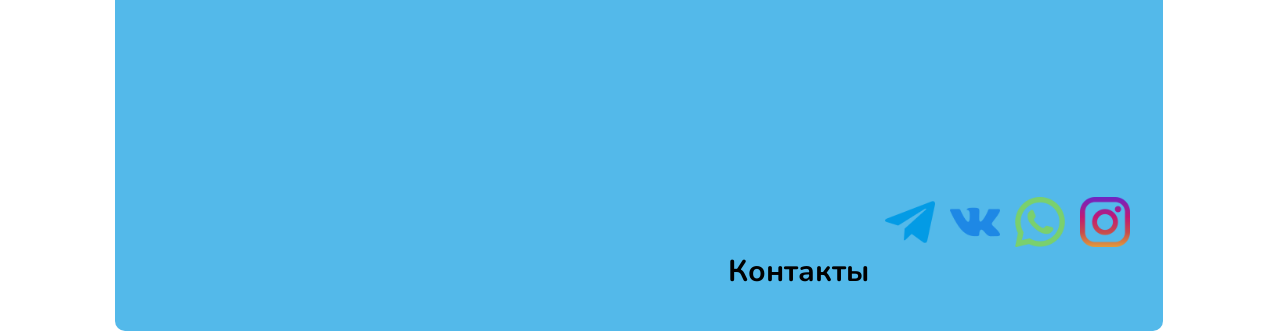
==== commit c53e6e41: "src0.2" ====
--- a/index.html
+++ b/index.html
@@ -11,9 +11,9 @@
             <img src="./images/LogoPng.png" alt="" class="LogoImg">
             
             <a href="#Courses" class="courses Size">Курсы</a>
-            <a href="#Reviews" class="feedback Size">Отзывы</a>
-            <a href="#FAQ" class="FAQA Size">FAQ</a>
-            <a href="" class="Phone Size">+7 (926) 161-60-70</a>
+            <a href="#Reviews" class="feedback Size M">Отзывы</a>
+            <a href="#FAQ" class="FAQA Size M">FAQ</a>
+            <a href="tel:+79261616070" class="Phone Size M">+7 (926) 161-60-70</a>
         </header>
         <div class="DivBabidjon">
             <h1 class="TextDivingIn">ПОГРУЖЕНИЕ В</h1>
@@ -211,10 +211,10 @@
             <h1 class="Contact">Контакты</h1>
             <nav>
                 <ul>
-                    <li><a href=""><img src="images/telegram-ico.png" alt="" class="imgCont"></a></li>
-                    <li><a href=""><img src="images/vk-ico.png" alt="" class="imgCont"></a></li>
-                    <li><a href=""><img src="images/whatsapp-ico.png" alt="" class="imgCont"></a></li>
-                    <li><a href=""><img src="images/inst-ico.png" alt="" class="imgCont"></a></li>
+                    <li><a href="https://t.me/dompoetov8"><img src="images/telegram-ico.png" alt="" class="imgCont"></a></li>
+                    <li><a href="https://vk.com/poetovdom"><img src="images/vk-ico.png" alt="" class="imgCont"></a></li>
+                    <li><a href="https://wa.me/79868000006"><img src="images/whatsapp-ico.png" alt="" class="imgCont"></a></li>
+                    <li><a href="https://www.instagram.com/dompoetov/"><img src="images/inst-ico.png" alt="" class="imgCont"></a></li>
                 </ul>
             </nav>
         </footer>
--- a/style.css
+++ b/style.css
@@ -632,7 +632,7 @@
 }
 nav{
     width: auto;
-    height: 75px;
+    height: 125px;
     padding: 0;
 }
 li{
@@ -684,7 +684,19 @@
         justify-content: center;
         align-items: center;
       }
-      .LogoImg{
+    .LogoImg{
         margin:0;
-      }
-}
+    }
+    .M{
+        margin-left: 1%;
+    }
+    .imgCont{
+        width: 100px;
+    }
+    .Contact{
+        display: none;
+    }
+    footer{
+        justify-content: center;
+    }
+}
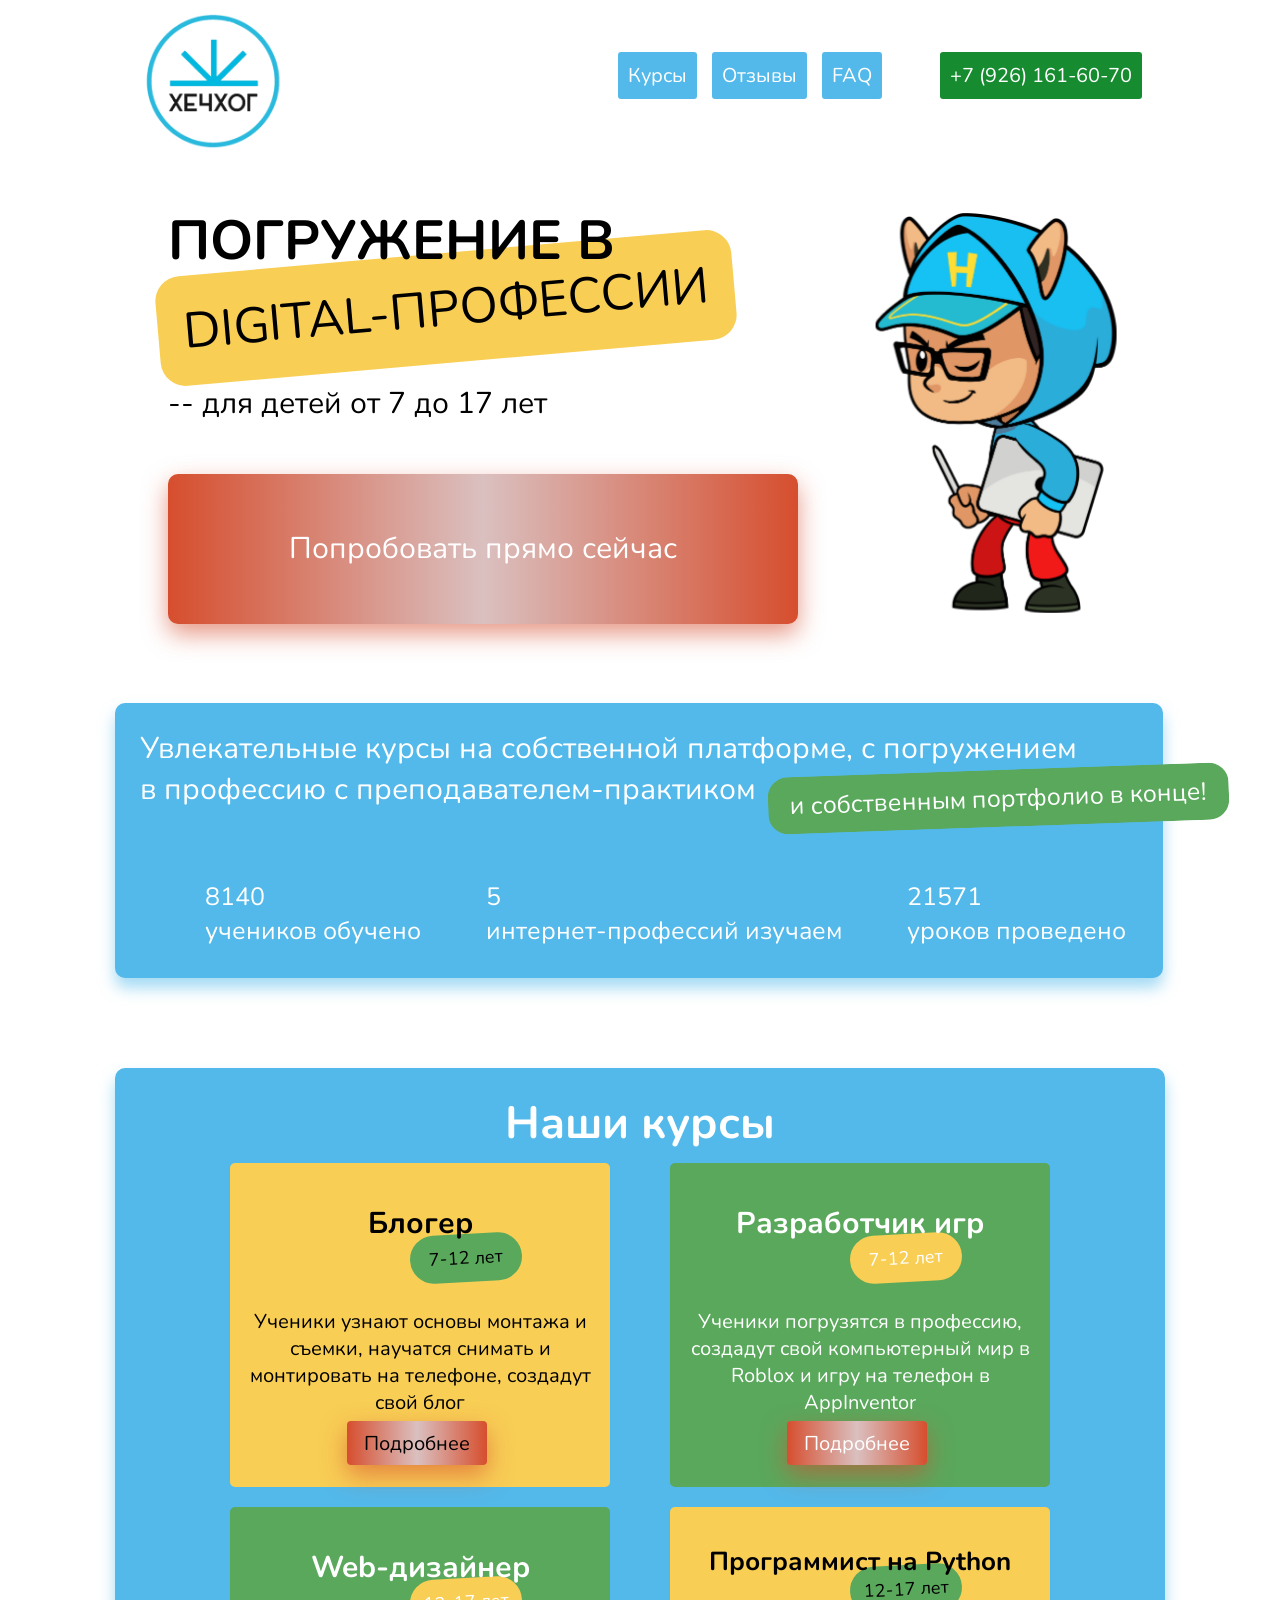
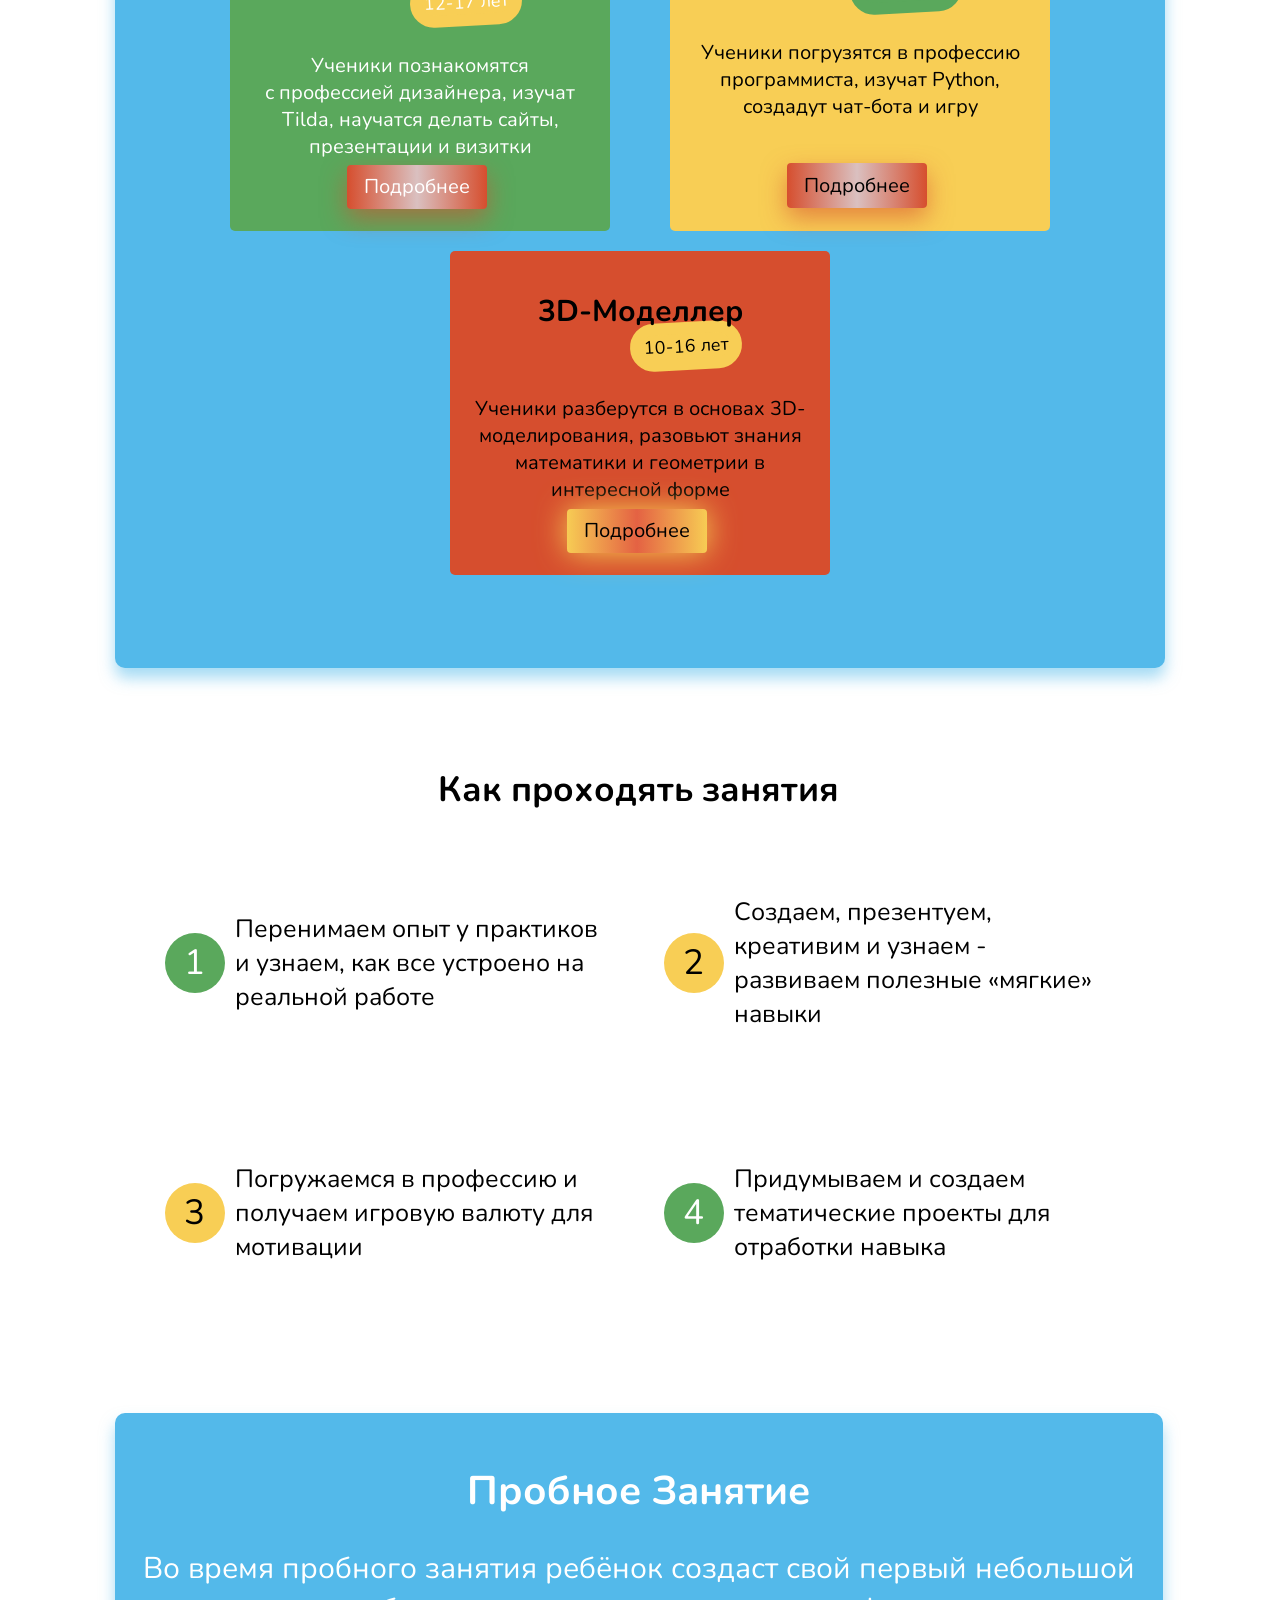
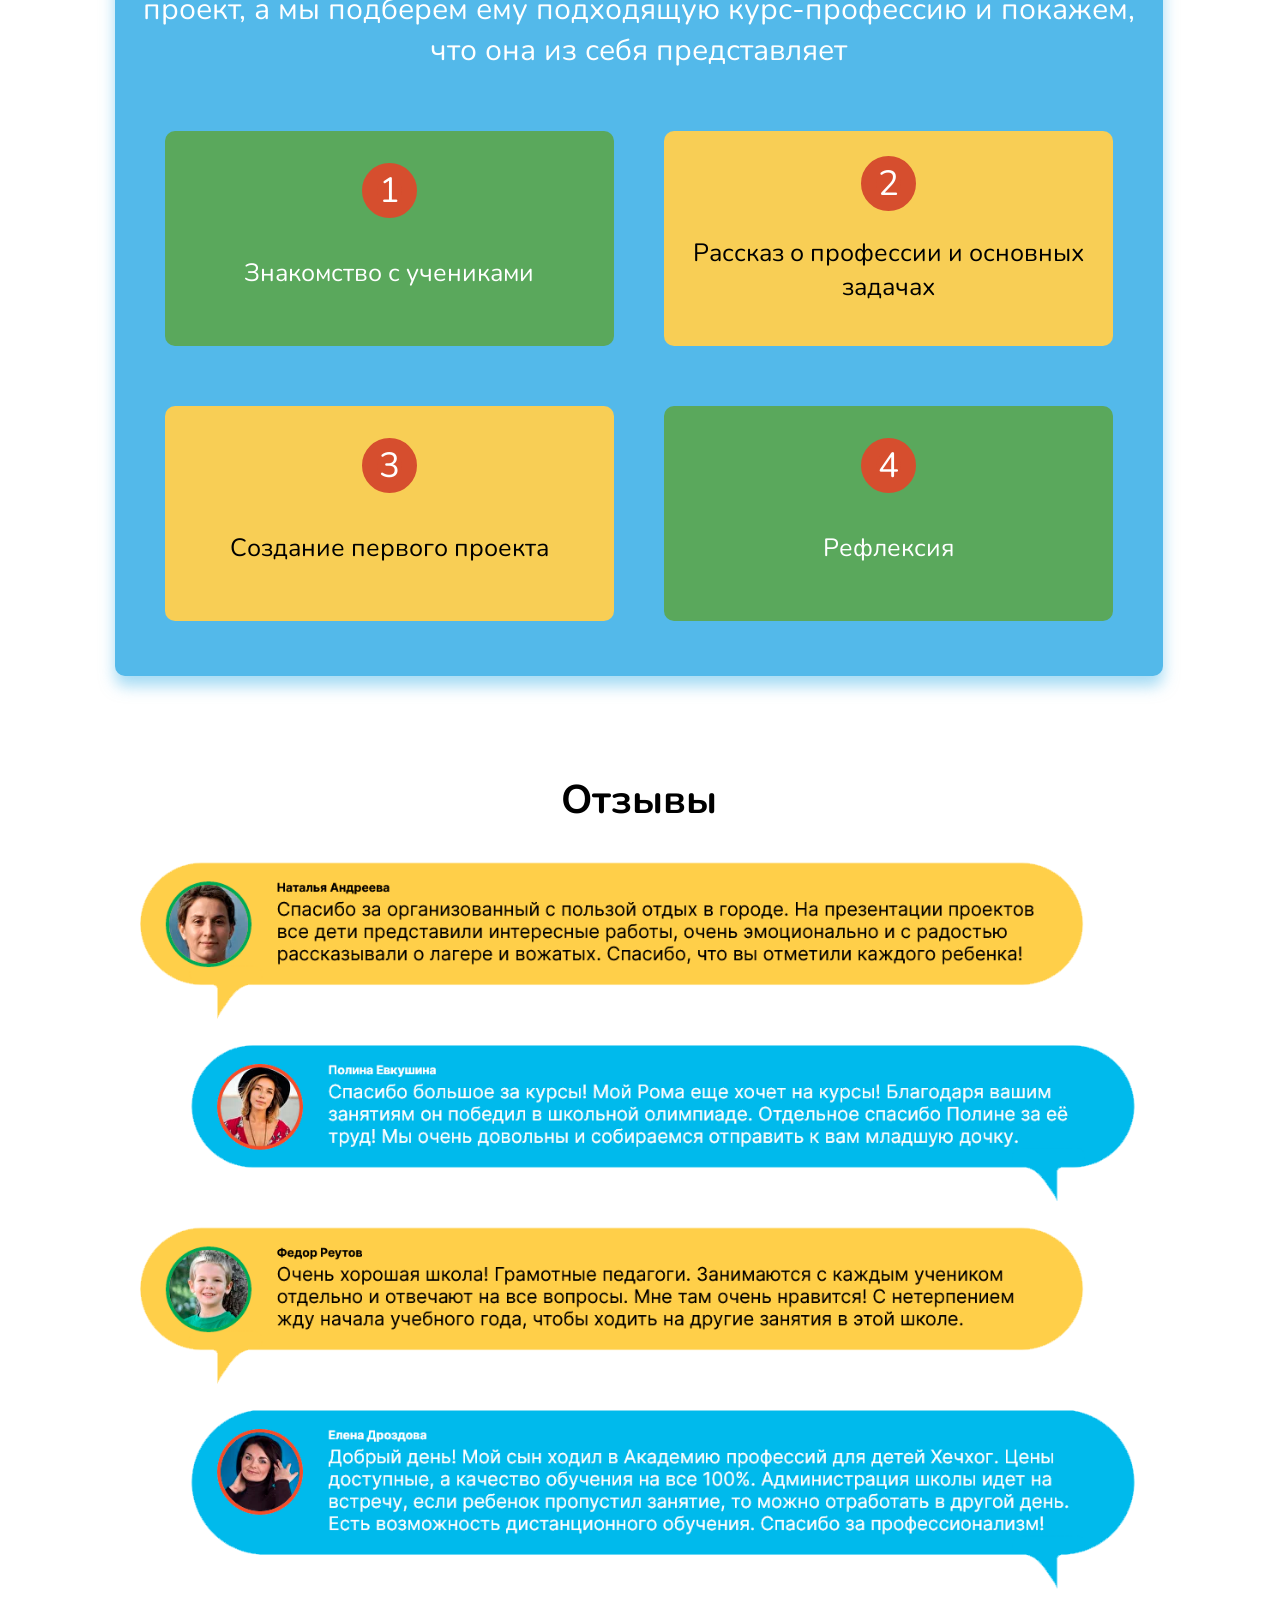
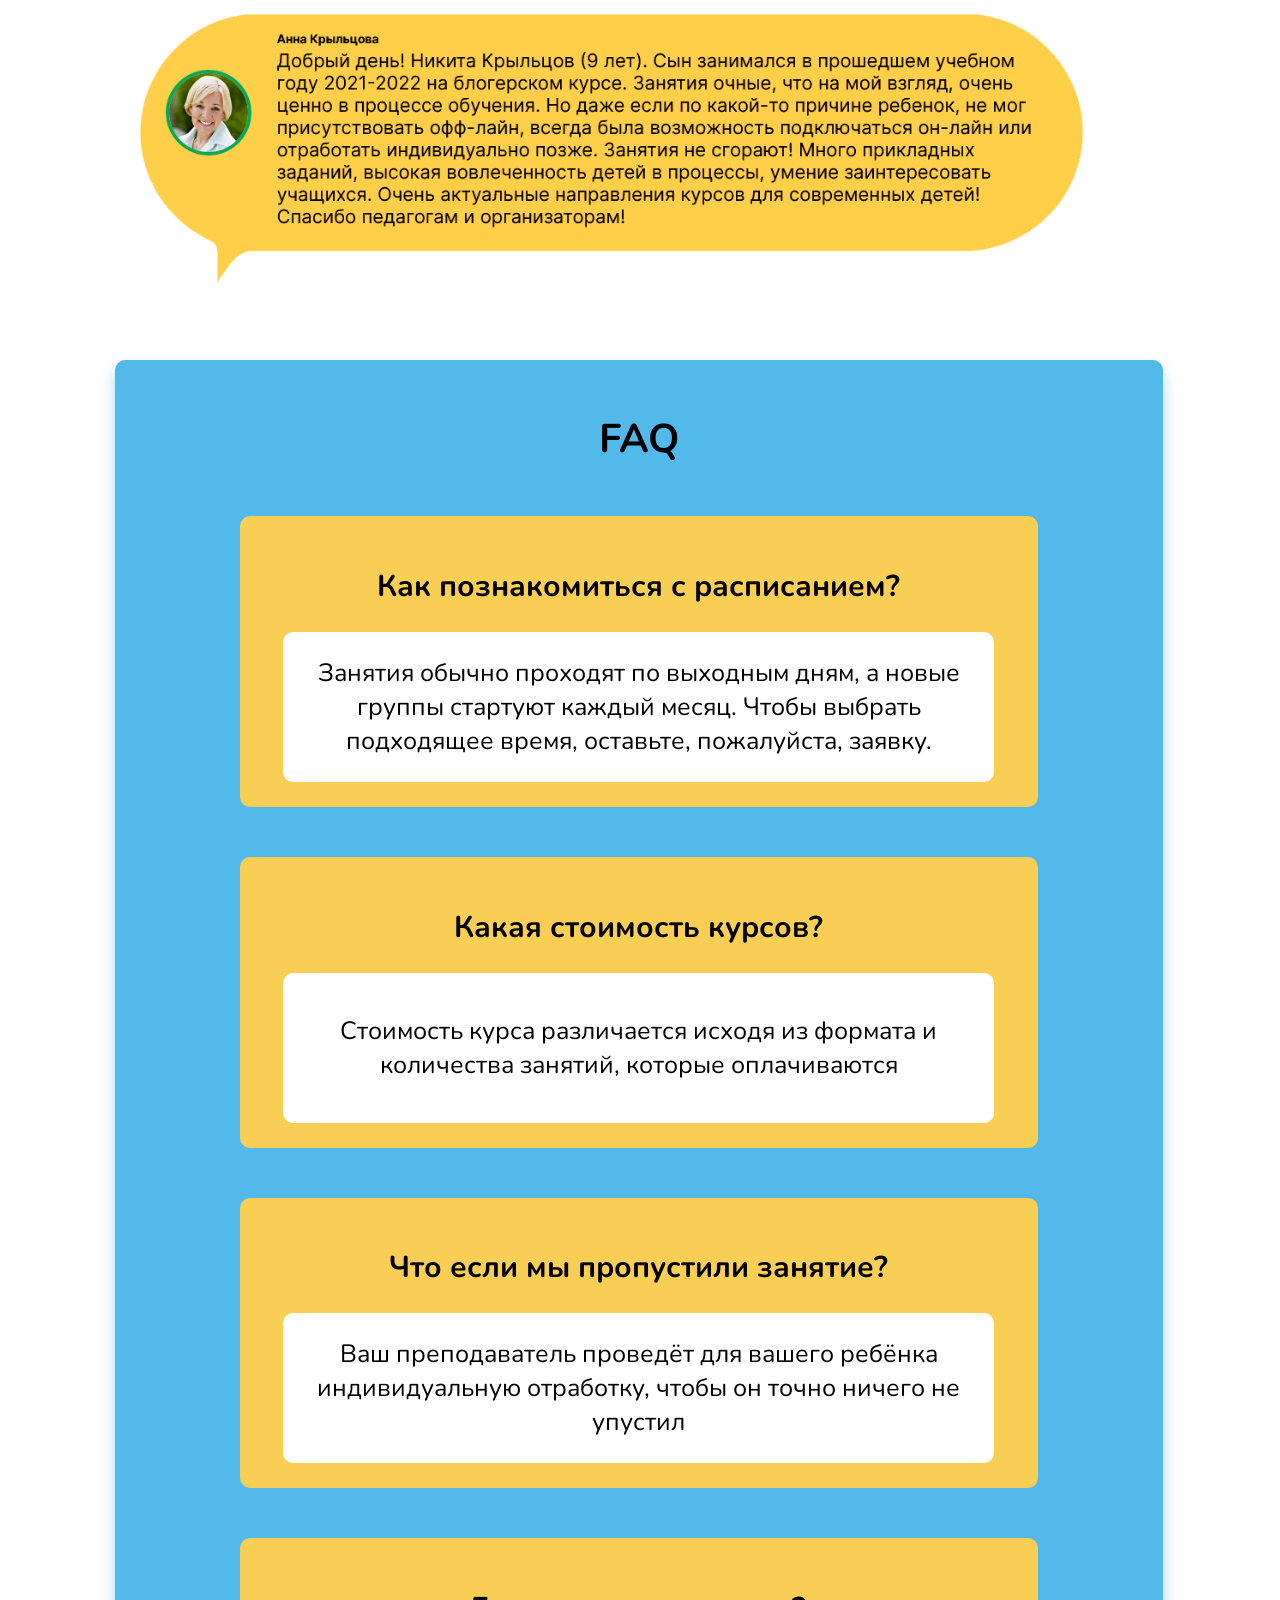
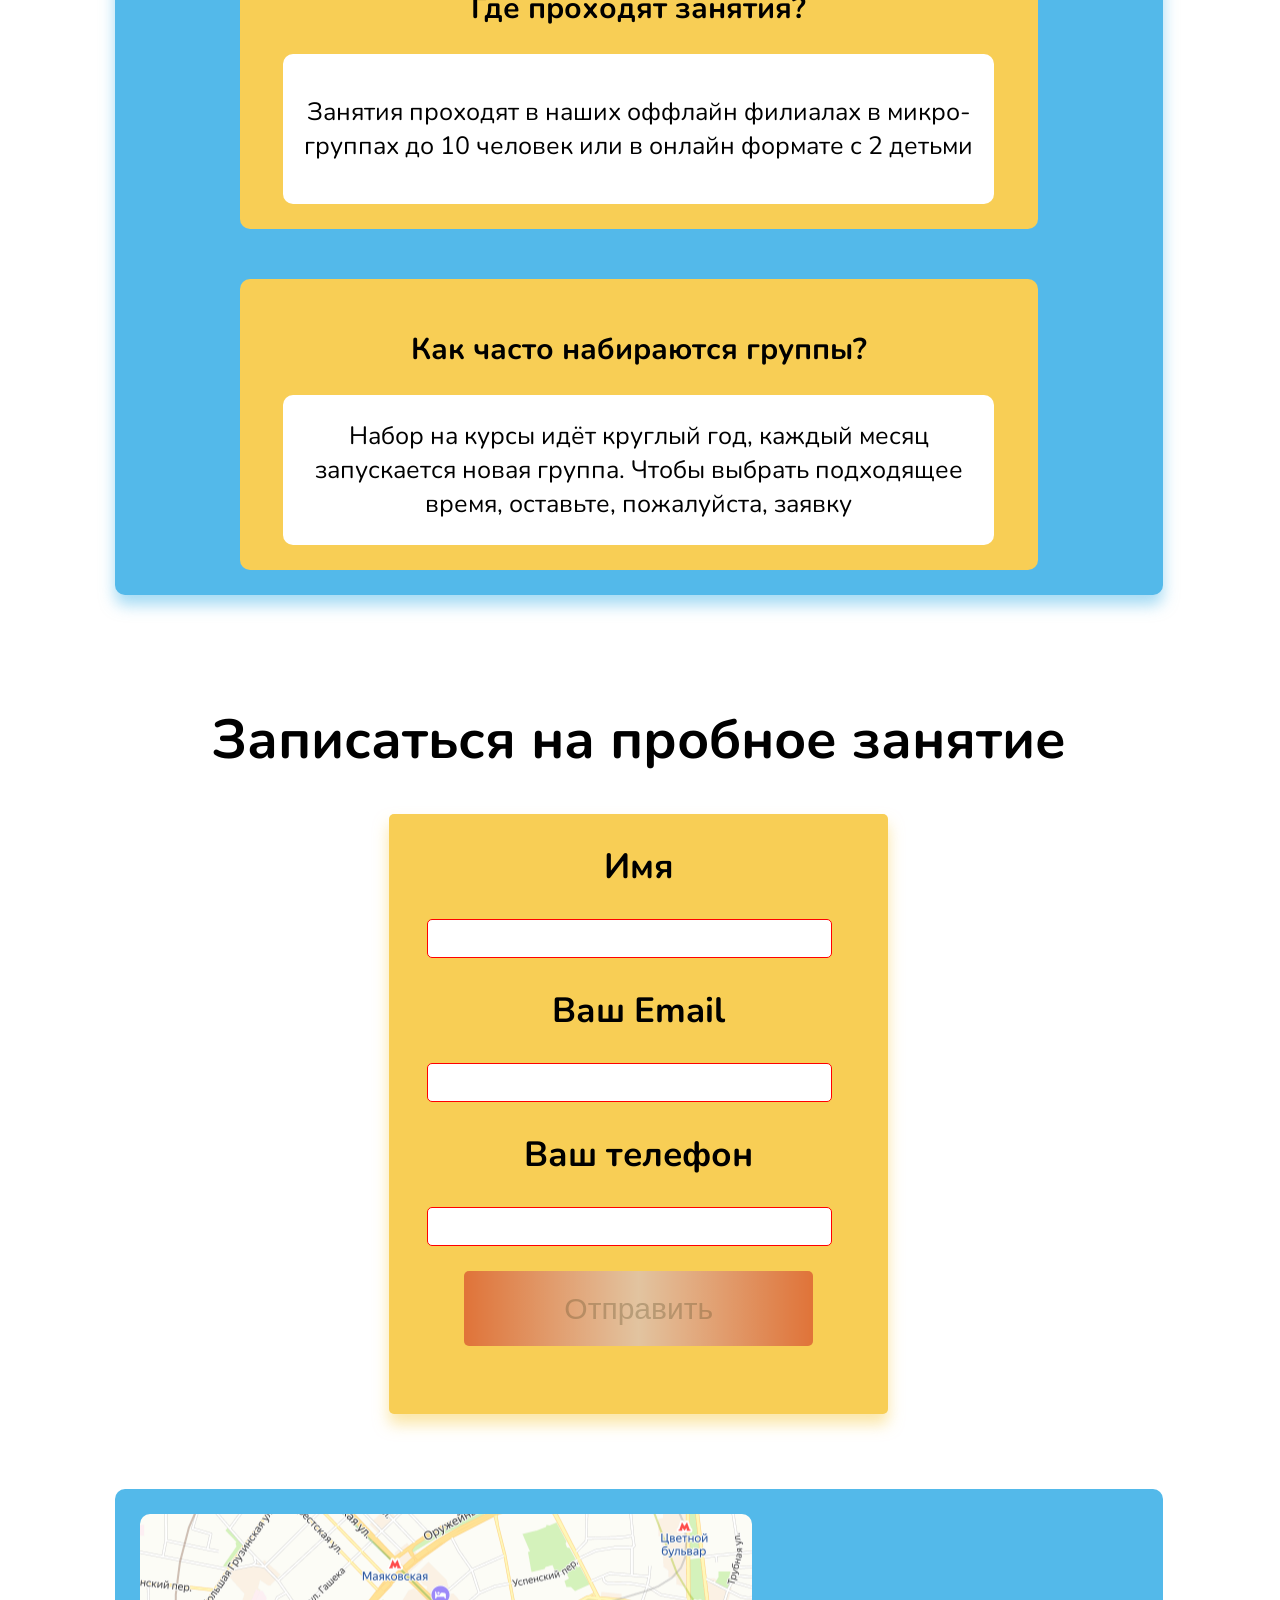
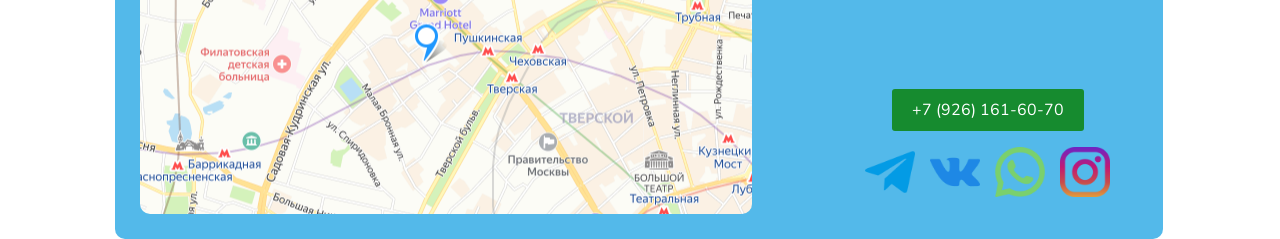
==== commit 6bb23954: "beta0.7" ====
--- a/index.html
+++ b/index.html
@@ -10,10 +10,17 @@
         <header>
             <img src="./images/LogoPng.png" alt="" class="LogoImg">
             
-            <a href="#Courses" class="courses Size">Курсы</a>
+            <nav class="menu__nav">
+                <ul class="menu__ul">
+                    <li class="menu__item"><a href="#Courses" class="menu__src C">Курсы</a></li>
+                    <li class="menu__item"><a href="#Reviews" class="menu__src R">Отзывы</a></li>
+                    <li class="menu__item"><a href="#FAQ" class="menu__src F">FAQ</a></li>
+                </ul>
+            </nav>
+            <!-- <a href="#Courses" class="courses Size">Курсы</a>
             <a href="#Reviews" class="feedback Size M">Отзывы</a>
-            <a href="#FAQ" class="FAQA Size M">FAQ</a>
-            <a href="tel:+79261616070" class="Phone Size M">+7 (926) 161-60-70</a>
+            <a href="#FAQ" class="FAQA Size M">FAQ</a> -->
+            <a href="tel:+79261616070" class="menu__phone">+7 (926) 161-60-70</a>
         </header>
         <div class="DivBabidjon">
             <h1 class="TextDivingIn">ПОГРУЖЕНИЕ В</h1>
@@ -208,15 +215,19 @@
             </div>
         </div>
         <footer>
-            <h1 class="Contact">Контакты</h1>
-            <nav>
-                <ul>
-                    <li><a href="https://t.me/dompoetov8"><img src="images/telegram-ico.png" alt="" class="imgCont"></a></li>
-                    <li><a href="https://vk.com/poetovdom"><img src="images/vk-ico.png" alt="" class="imgCont"></a></li>
-                    <li><a href="https://wa.me/79868000006"><img src="images/whatsapp-ico.png" alt="" class="imgCont"></a></li>
-                    <li><a href="https://www.instagram.com/dompoetov/"><img src="images/inst-ico.png" alt="" class="imgCont"></a></li>
-                </ul>
-            </nav>
+
+            <div class="ImgMap"></div>
+            <div class="container__footer">
+                <a href="tel:+79261616070" class="phone__footer">+7 (926) 161-60-70</a>
+                <nav class="footer__nav">
+                    <ul class="footer__ul">
+                        <li class="footer__li"><a href="https://t.me/dompoetov8"><img src="images/telegram-ico.png" alt="" class="imgCont"></a></li>
+                        <li class="footer__li"><a href="https://vk.com/poetovdom"><img src="images/vk-ico.png" alt="" class="imgCont"></a></li>
+                        <li class="footer__li"><a href="https://wa.me/79868000006"><img src="images/whatsapp-ico.png" alt="" class="imgCont"></a></li>
+                        <li class="footer__li"><a href="https://www.instagram.com/dompoetov/"><img src="images/inst-ico.png" alt="" class="imgCont"></a></li>
+                    </ul>
+                </nav>
+            </div>
         </footer>
     </div>
     <div class="SliderUp">
--- a/style.css
+++ b/style.css
@@ -28,7 +28,7 @@
 
 header{
     width: 100%;
-    height: 200px;
+    height: 150px;
     background: rgba(255, 255, 255, 0);
     display: flex;
     align-items: center;
@@ -66,19 +66,7 @@
     text-decoration: none;
     border-radius: 10px;
 }
-.Phone{
-    font-family: 'Nunito', sans-serif;
-    margin-left: 4%;
-    width: 40%;
-    background: rgb(22, 139, 47);
-    color: white;
-    font-size: 28px;
-    display: flex;
-    justify-content: center;
-    align-items: center;
-    text-decoration: none;
-    border-radius: 10px;
-}
+
 
 .FAQA{
     font-family: 'Nunito', sans-serif;
@@ -148,7 +136,7 @@
 .DivBlue{
     width: 95%;
     height: 225px;
-    margin-top: 4%;
+
     background-color: #53b9ea;
     border:25px solid #53baea00;
     border-radius: 10px;
@@ -617,23 +605,59 @@
     height: 300px;
     margin-top: 50px;
     padding: 25px;
-    display: flex;
-}
-.Contact{
-    font-size: 30px;
-    width: 150px;
-    height: 35px;
+    display: inline-flex;
+}
+.menu__item{
+    background-color: #53b9ea;
+    border-radius: 3px;
+    padding: 10px 10px;
+}
+.menu__src{
+    font-size: 20px;
+}
+.menu__nav{
+    margin-left: 325px;
+}
+.menu__phone{
+    font-family: 'Nunito', sans-serif;
+    padding: 10px;
+    background: rgb(22, 139, 47);
+    color: white;
+    font-size: 20px;
+    display: flex;
+    justify-content: center;
+    align-items: center;
+    border-radius: 3px;
+    margin-left: 50px;
 }
 footer{
     background-color: #53b9ea;
     border-radius: 10px;
-    align-items: flex-end;
-    justify-content: flex-end;
-}
-nav{
+}
+.container__footer{
+    width: 300px;   
+    height: 100%;
+    display: table;
+}
+.phone__footer{
+    padding: 10px 20px;
+    min-width: auto;
+    height: auto;
+    background-color: rgb(22, 139, 47);
+    border-radius: 3px;
+    display: table;
+    margin: auto;
+    margin-top: 175px;
+}
+.footer__nav{
+    display: table;
+    margin: auto;
     width: auto;
-    height: 125px;
+    min-height: 50px;
     padding: 0;
+}
+.footer__li{
+    list-style: none;
 }
 li{
     list-style: none;
@@ -641,6 +665,7 @@
 }
 ul{
     display: flex;
+    justify-content: center;
     padding: 0;
 }
 .imgCont{
@@ -666,6 +691,16 @@
 .SliderP{
     color: rgb(205, 205, 205);
     font-size: 17px;
+}
+.ImgMap{
+    min-width: 612px;
+    min-height: 100%;
+    background-image: url(images/map.png);
+    background-position: center;
+    background-size: 100%;
+    margin-left: 0;
+    margin-right: auto;
+    border-radius: 10px;
 }
 @media(max-width: 1190px){
     .BorderText {
@@ -690,13 +725,5 @@
     .M{
         margin-left: 1%;
     }
-    .imgCont{
-        width: 100px;
-    }
-    .Contact{
-        display: none;
-    }
-    footer{
-        justify-content: center;
-    }
-}
+
+}
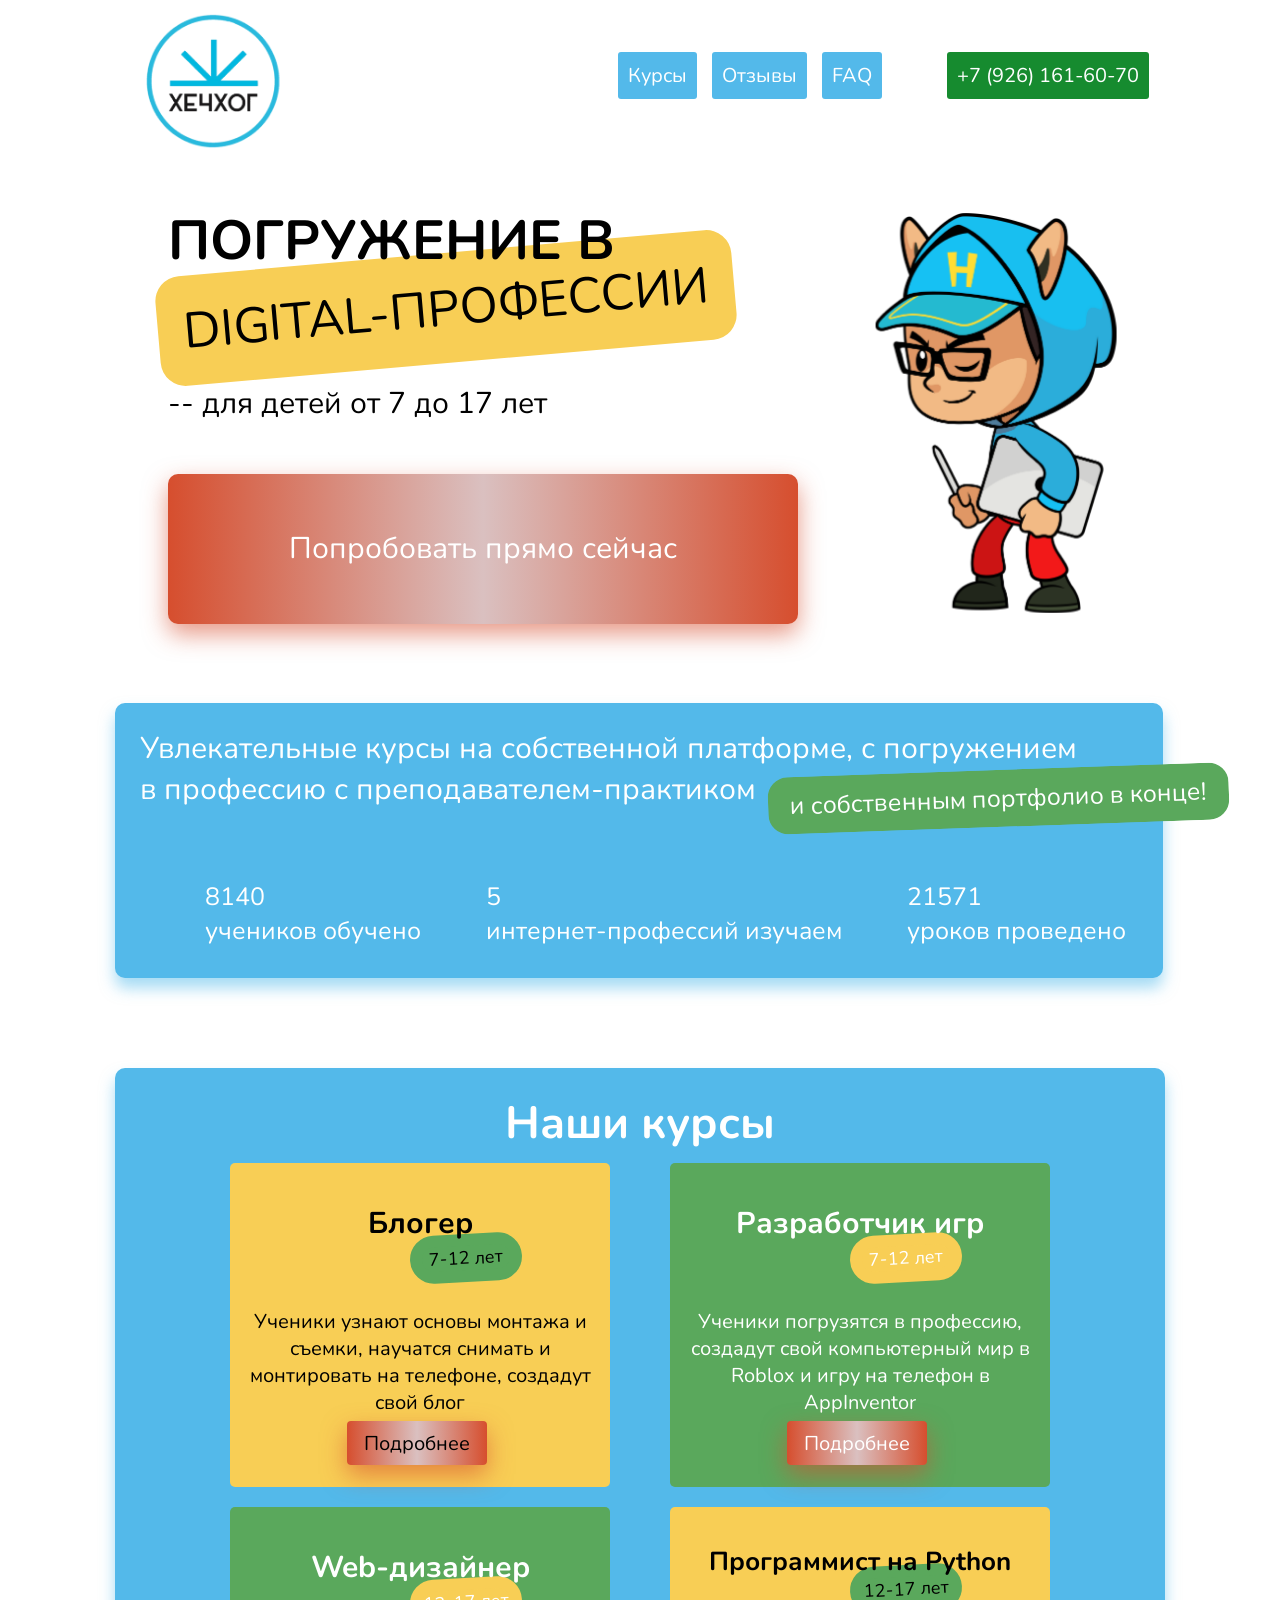
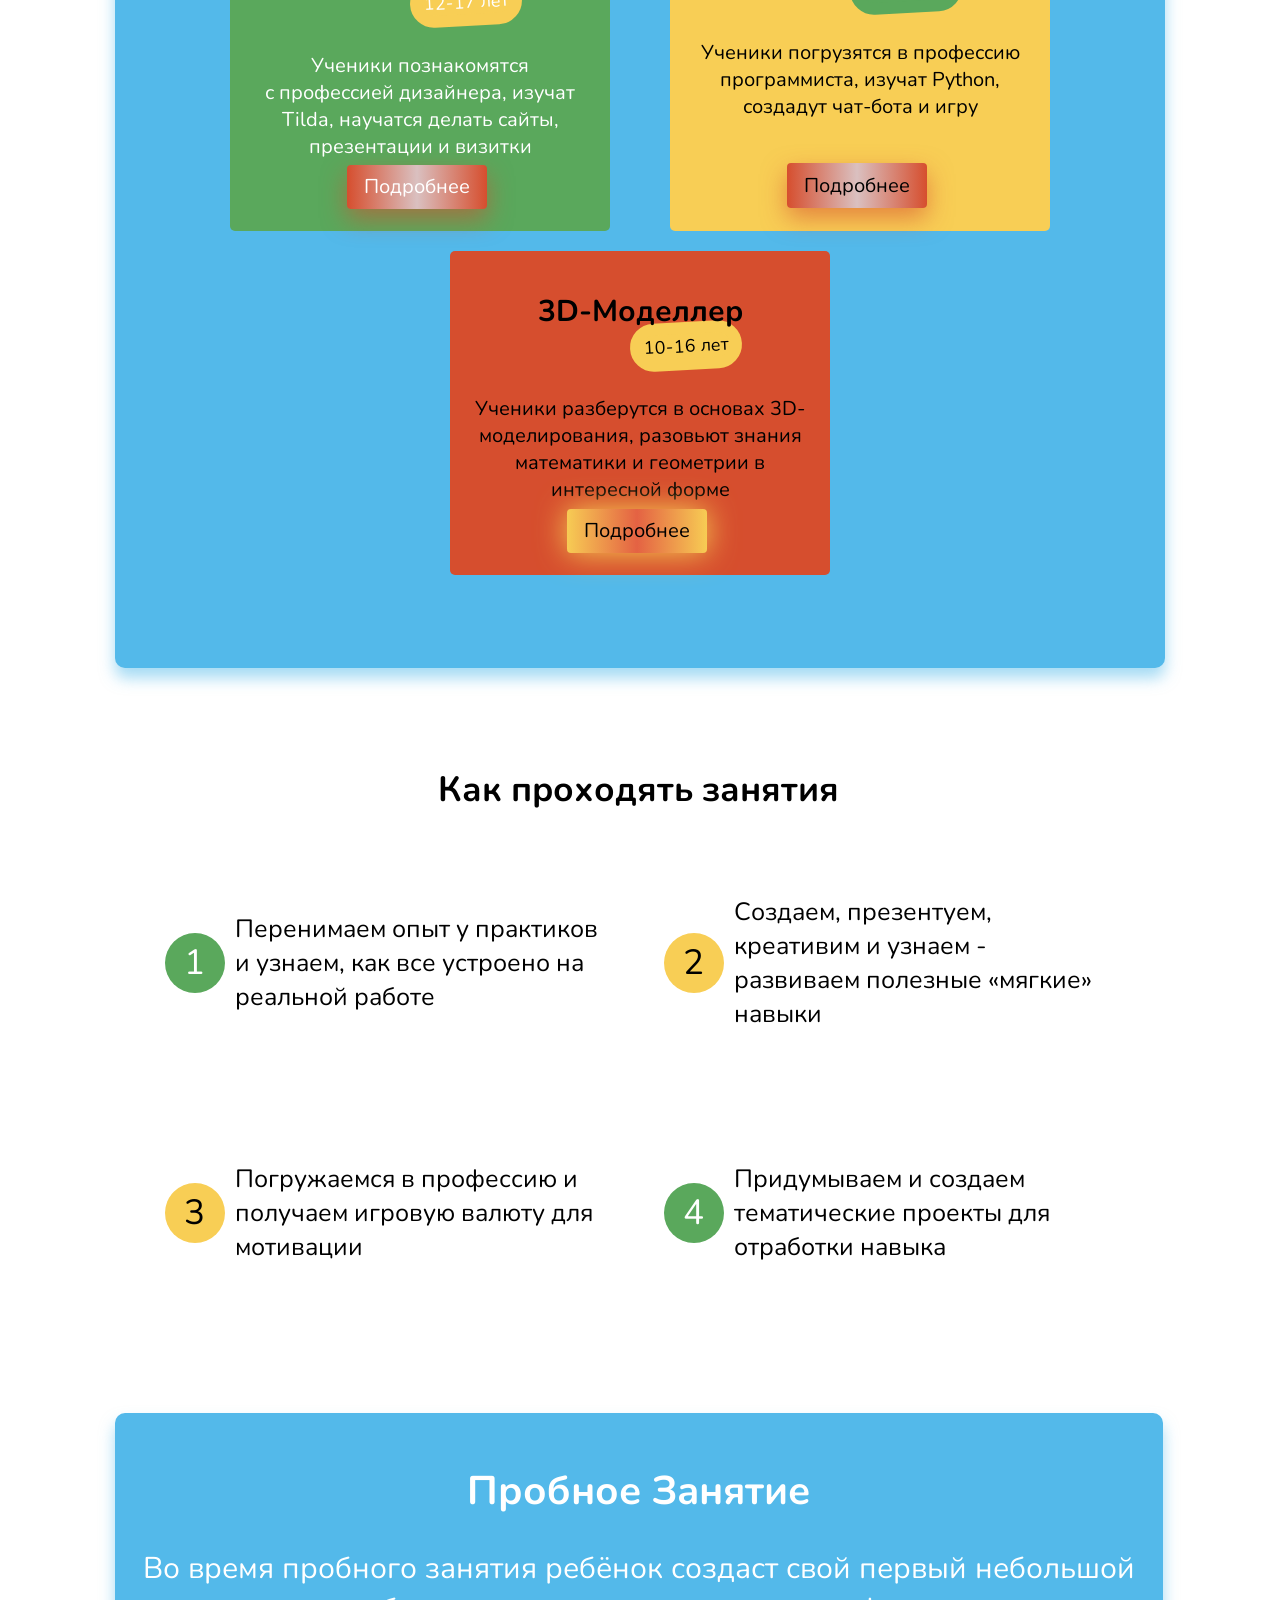
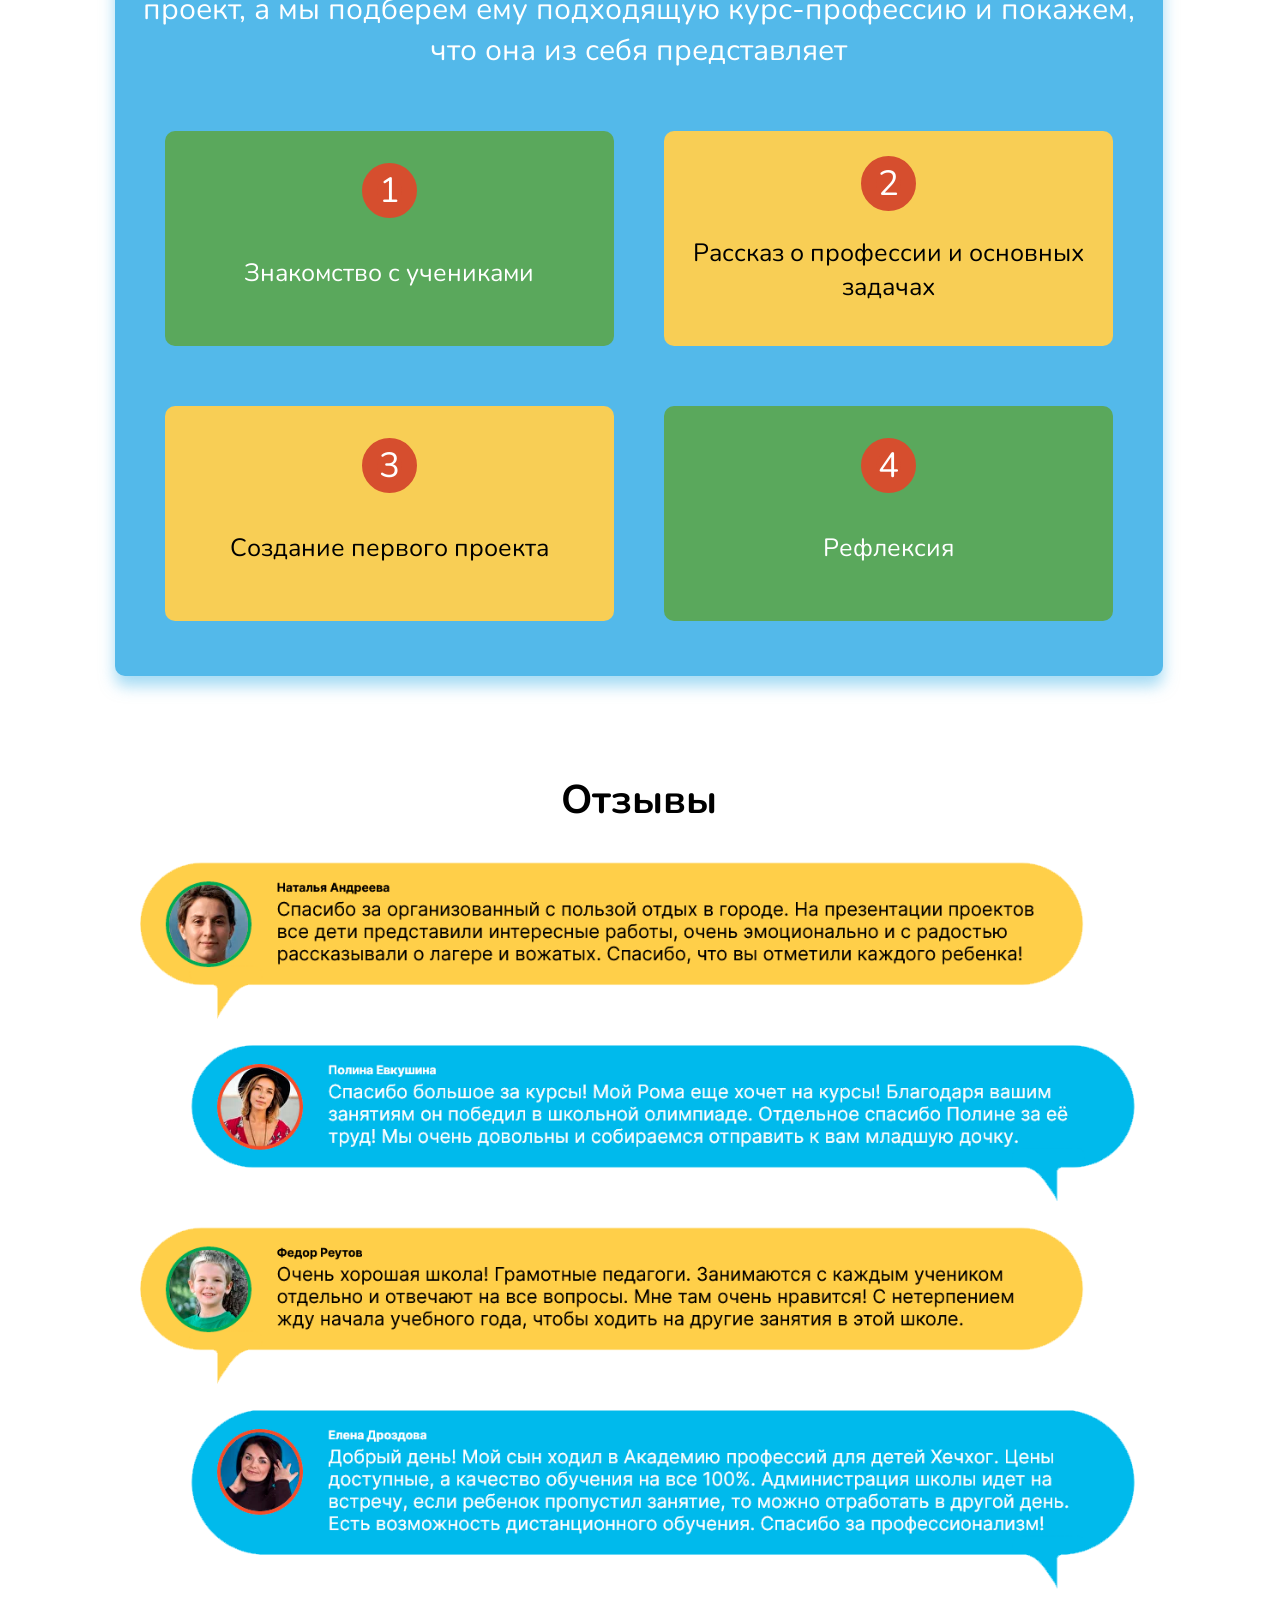
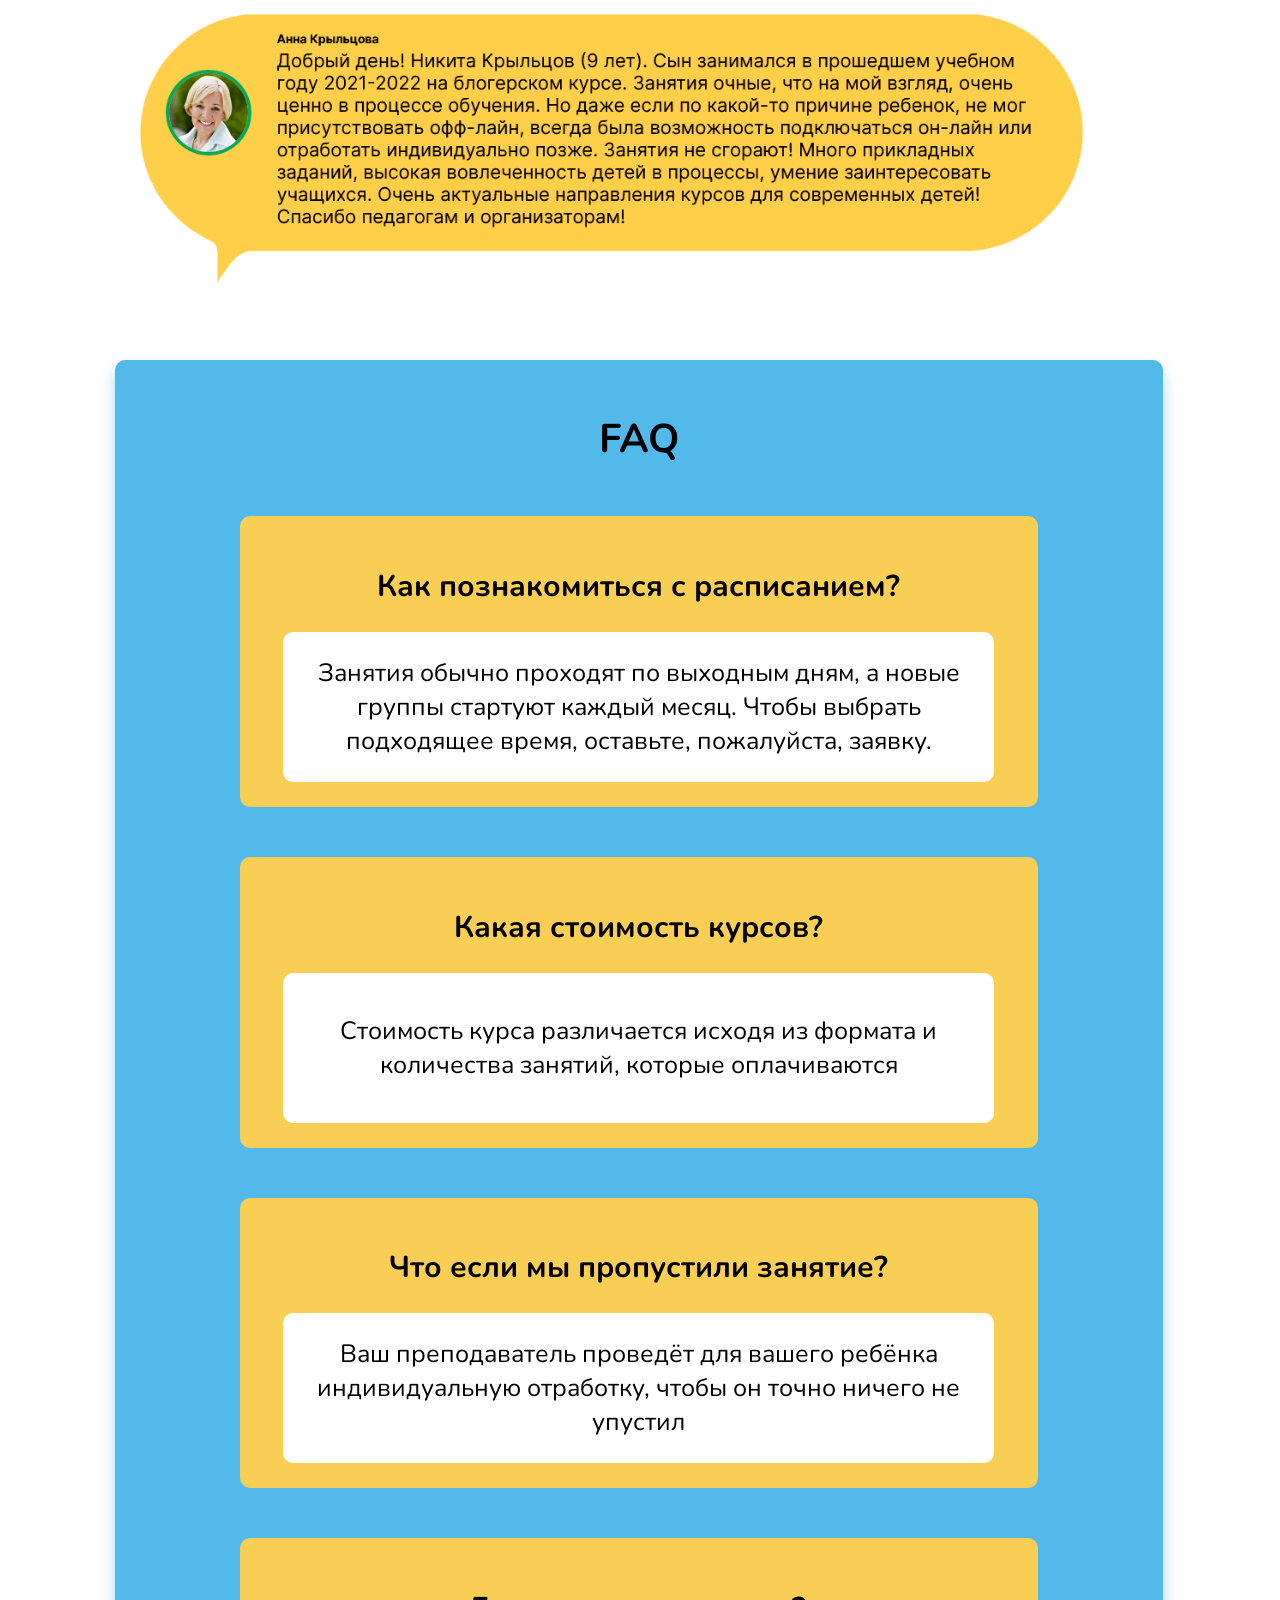
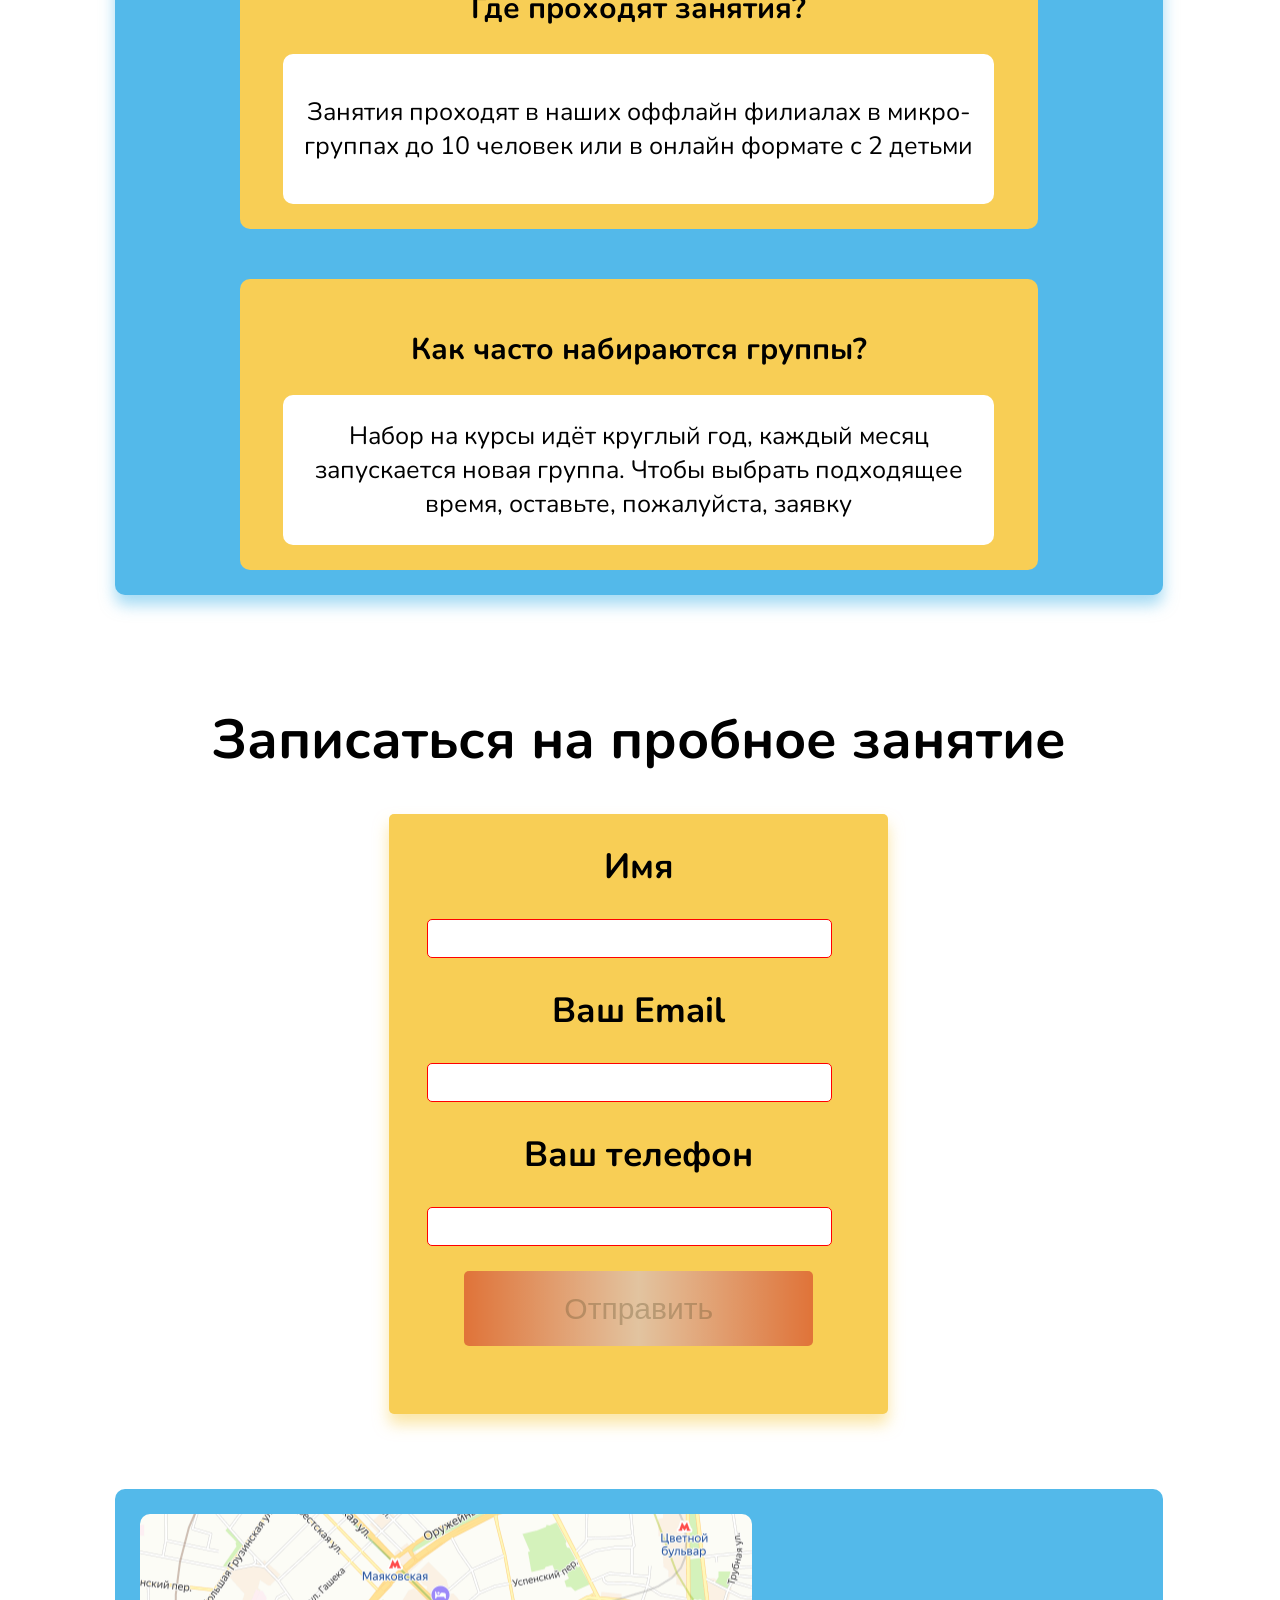
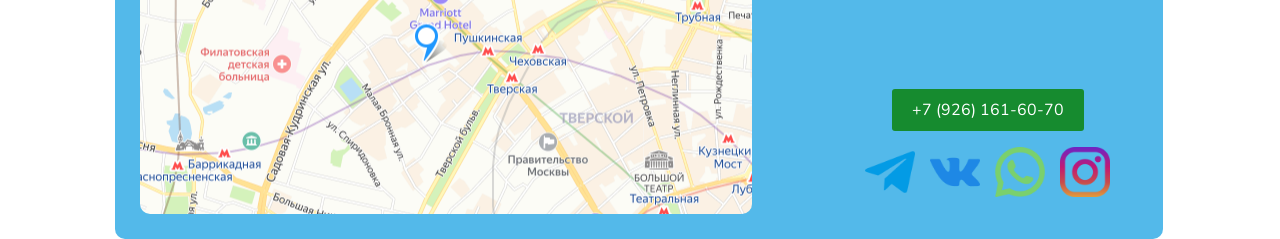
==== commit 36368315: "beta0.6" ====
--- a/index.html
+++ b/index.html
@@ -8,19 +8,20 @@
 <body>
     <div class="ContainerBody">
         <header>
-            <img src="./images/LogoPng.png" alt="" class="LogoImg">
+            <img src="./images/LogoPng.png" alt="" class="LogoImg"> 
             
             <nav class="menu__nav">
                 <ul class="menu__ul">
                     <li class="menu__item"><a href="#Courses" class="menu__src C">Курсы</a></li>
                     <li class="menu__item"><a href="#Reviews" class="menu__src R">Отзывы</a></li>
                     <li class="menu__item"><a href="#FAQ" class="menu__src F">FAQ</a></li>
+                    <li class=""><a href="tel:+79261616070" class="menu__phone">+7 (926) 161-60-70</a></li>
                 </ul>
             </nav>
             <!-- <a href="#Courses" class="courses Size">Курсы</a>
             <a href="#Reviews" class="feedback Size M">Отзывы</a>
             <a href="#FAQ" class="FAQA Size M">FAQ</a> -->
-            <a href="tel:+79261616070" class="menu__phone">+7 (926) 161-60-70</a>
+            <!-- <a href="tel:+79261616070" class="menu__phone">+7 (926) 161-60-70</a> -->
         </header>
         <div class="DivBabidjon">
             <h1 class="TextDivingIn">ПОГРУЖЕНИЕ В</h1>
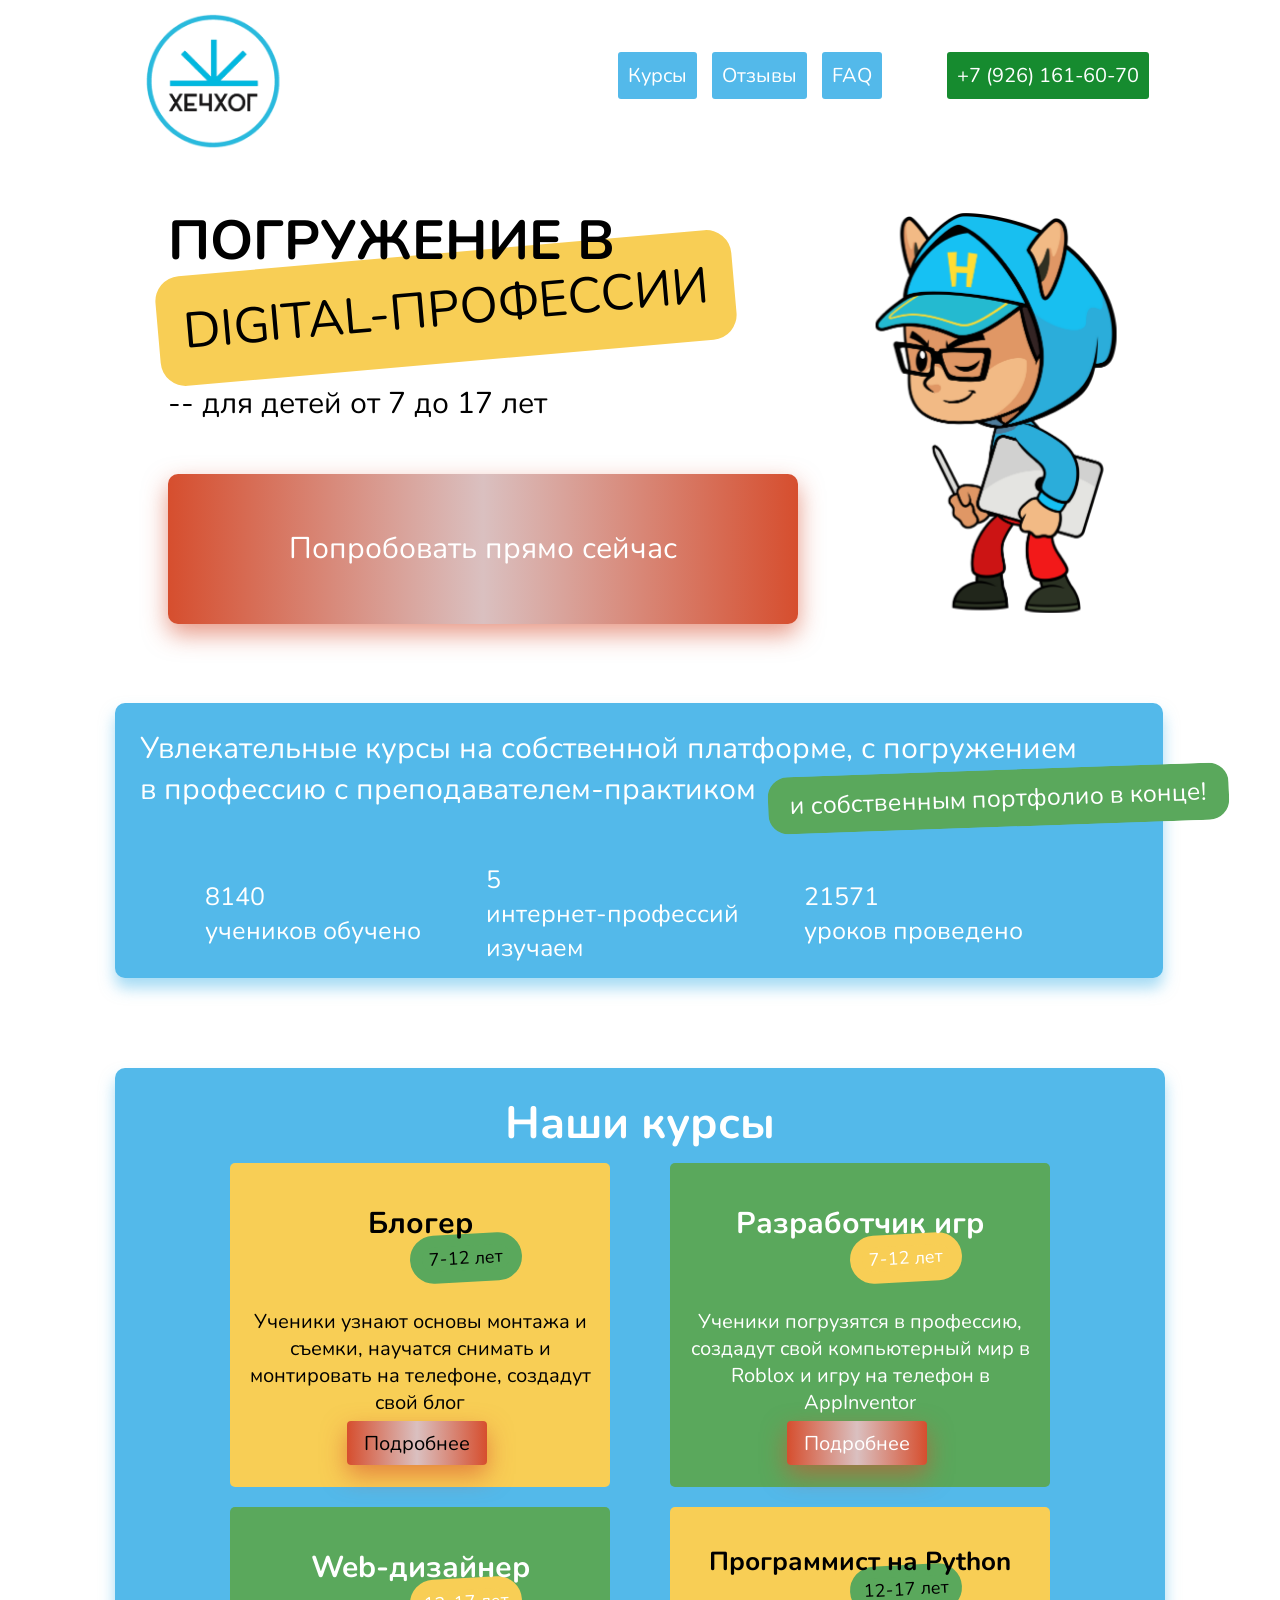
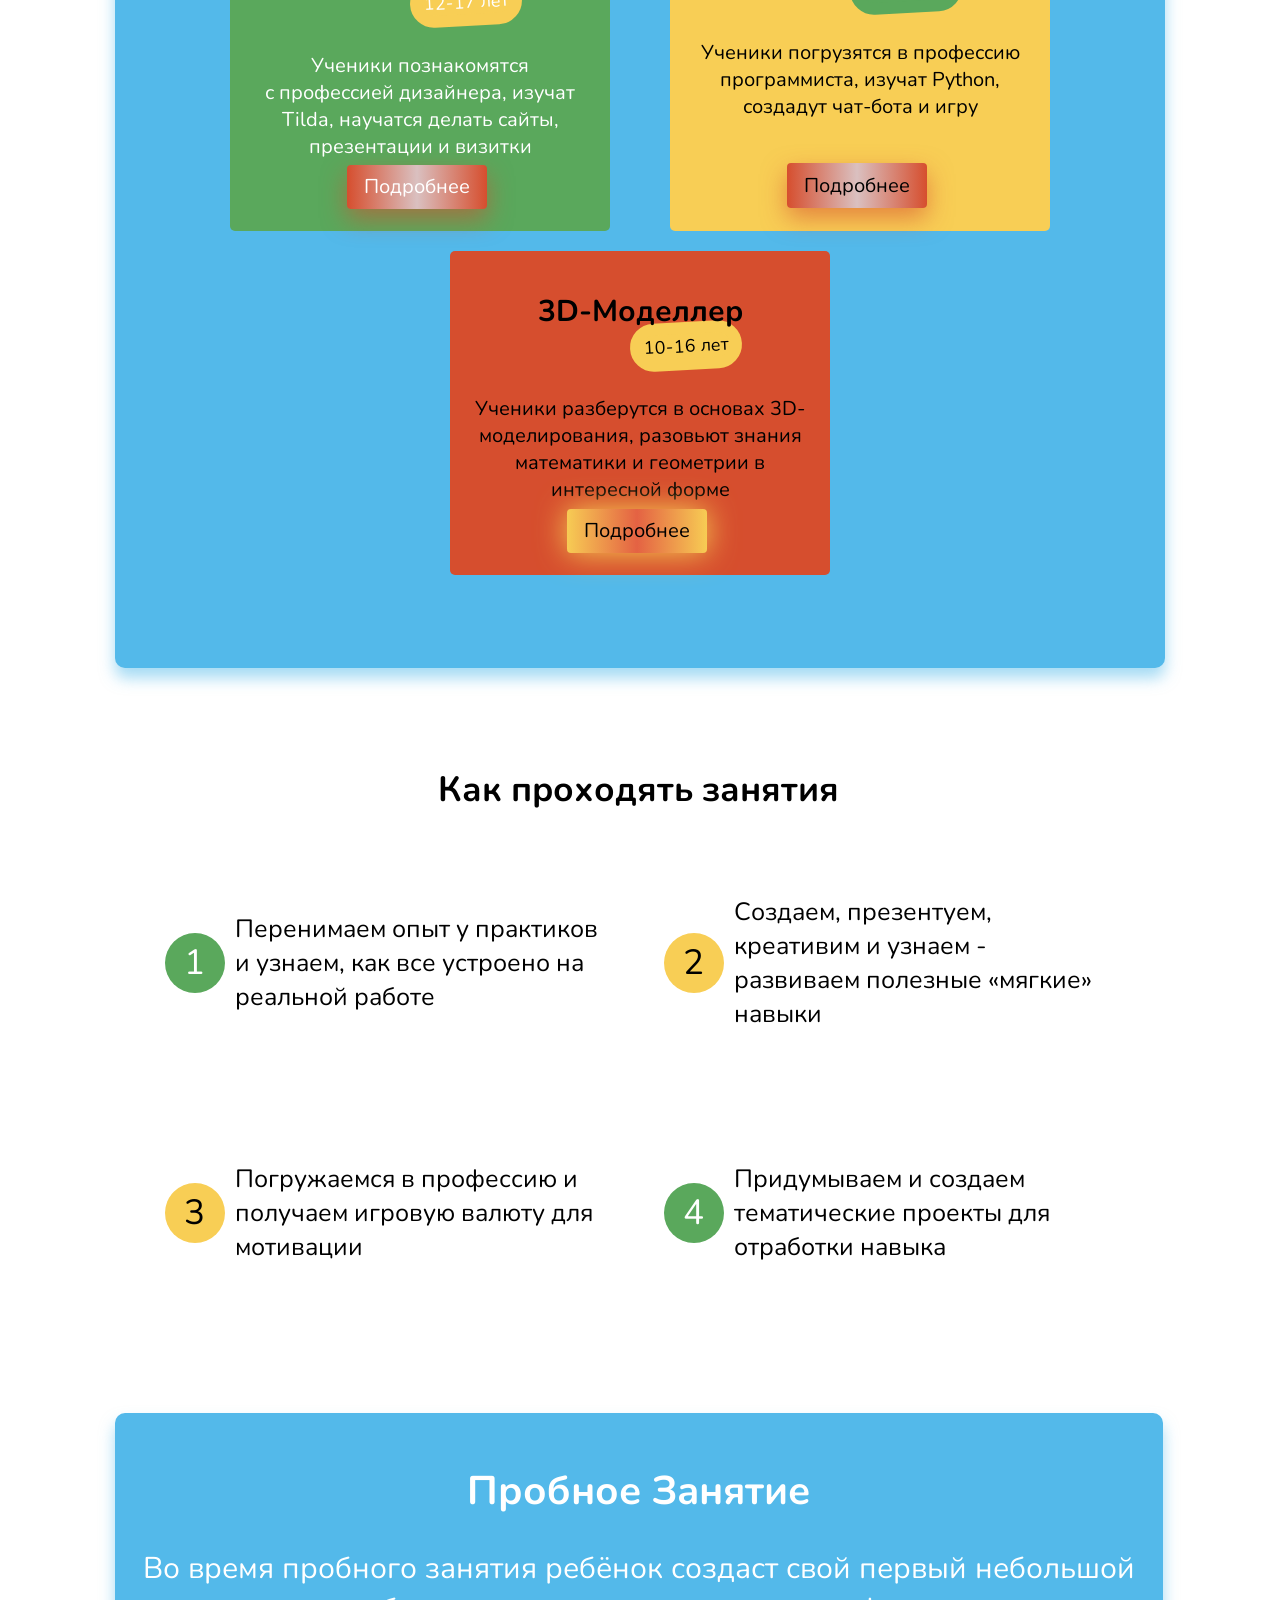
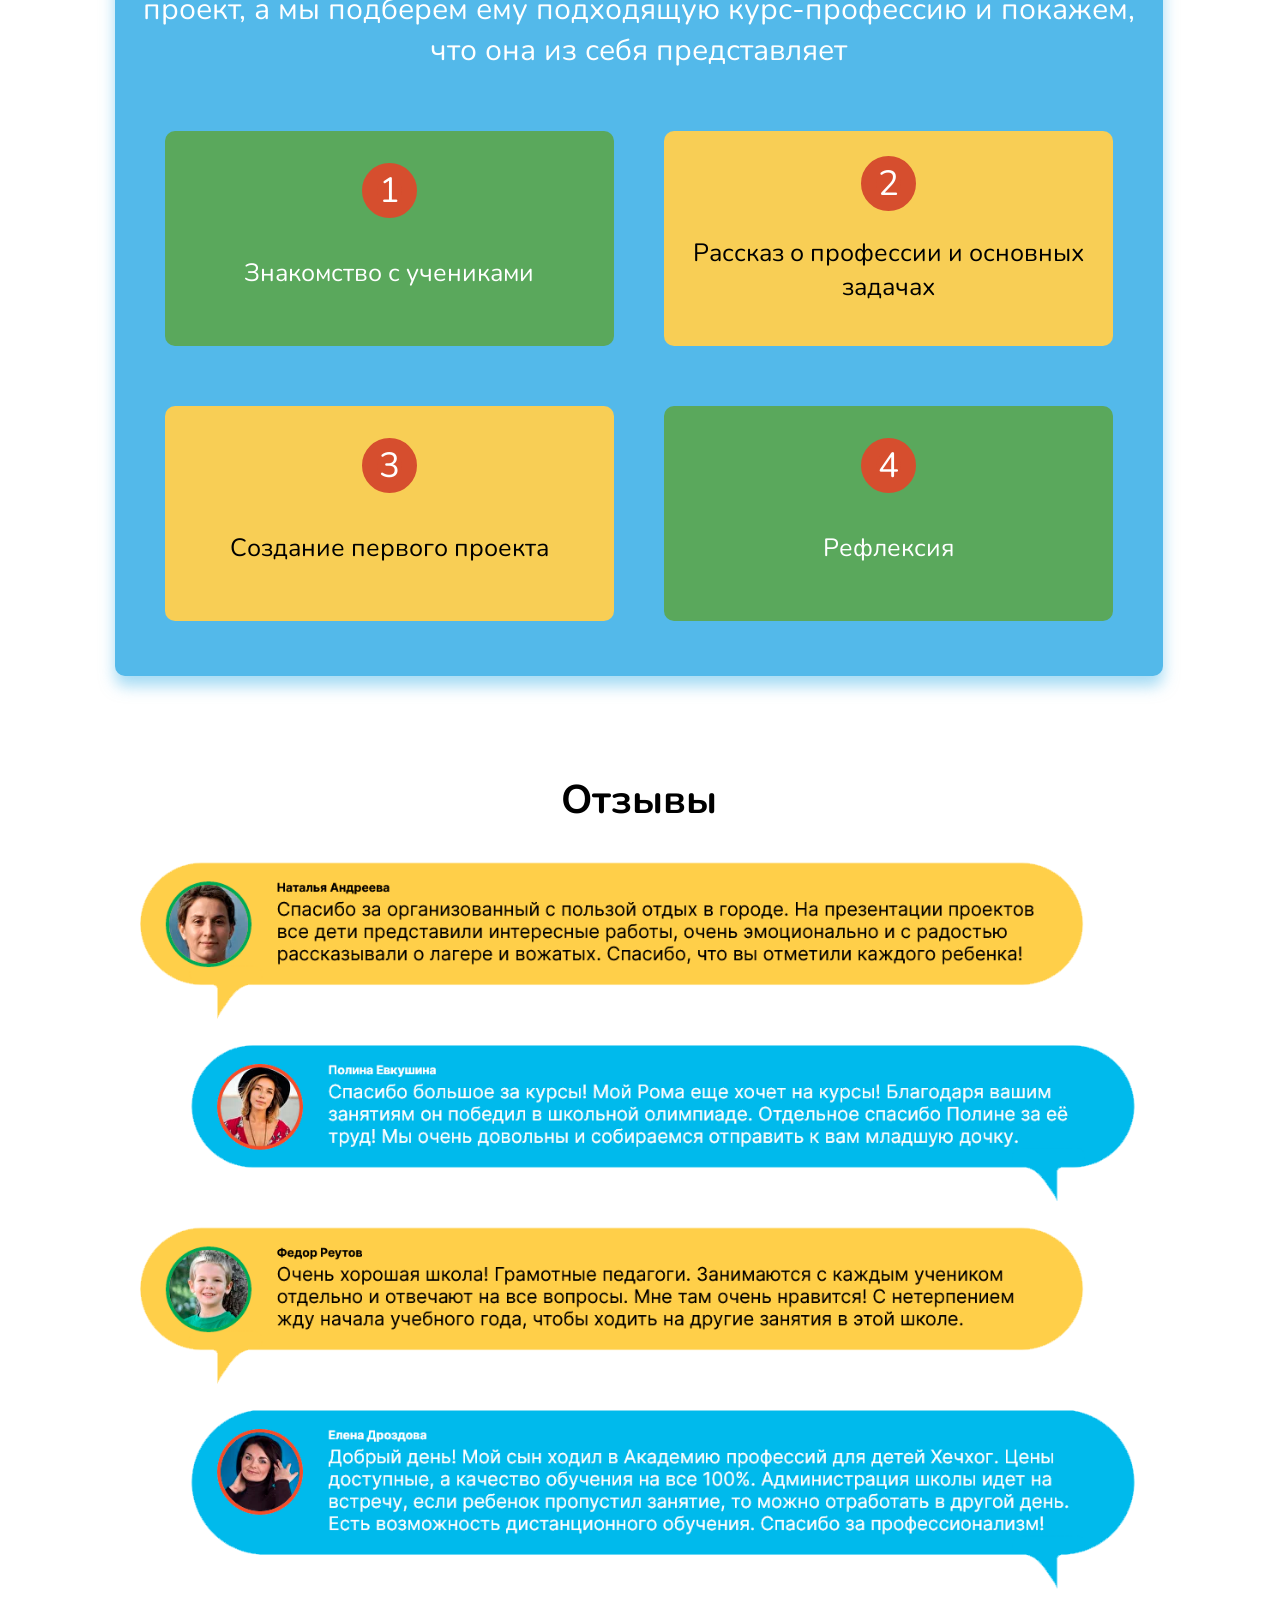
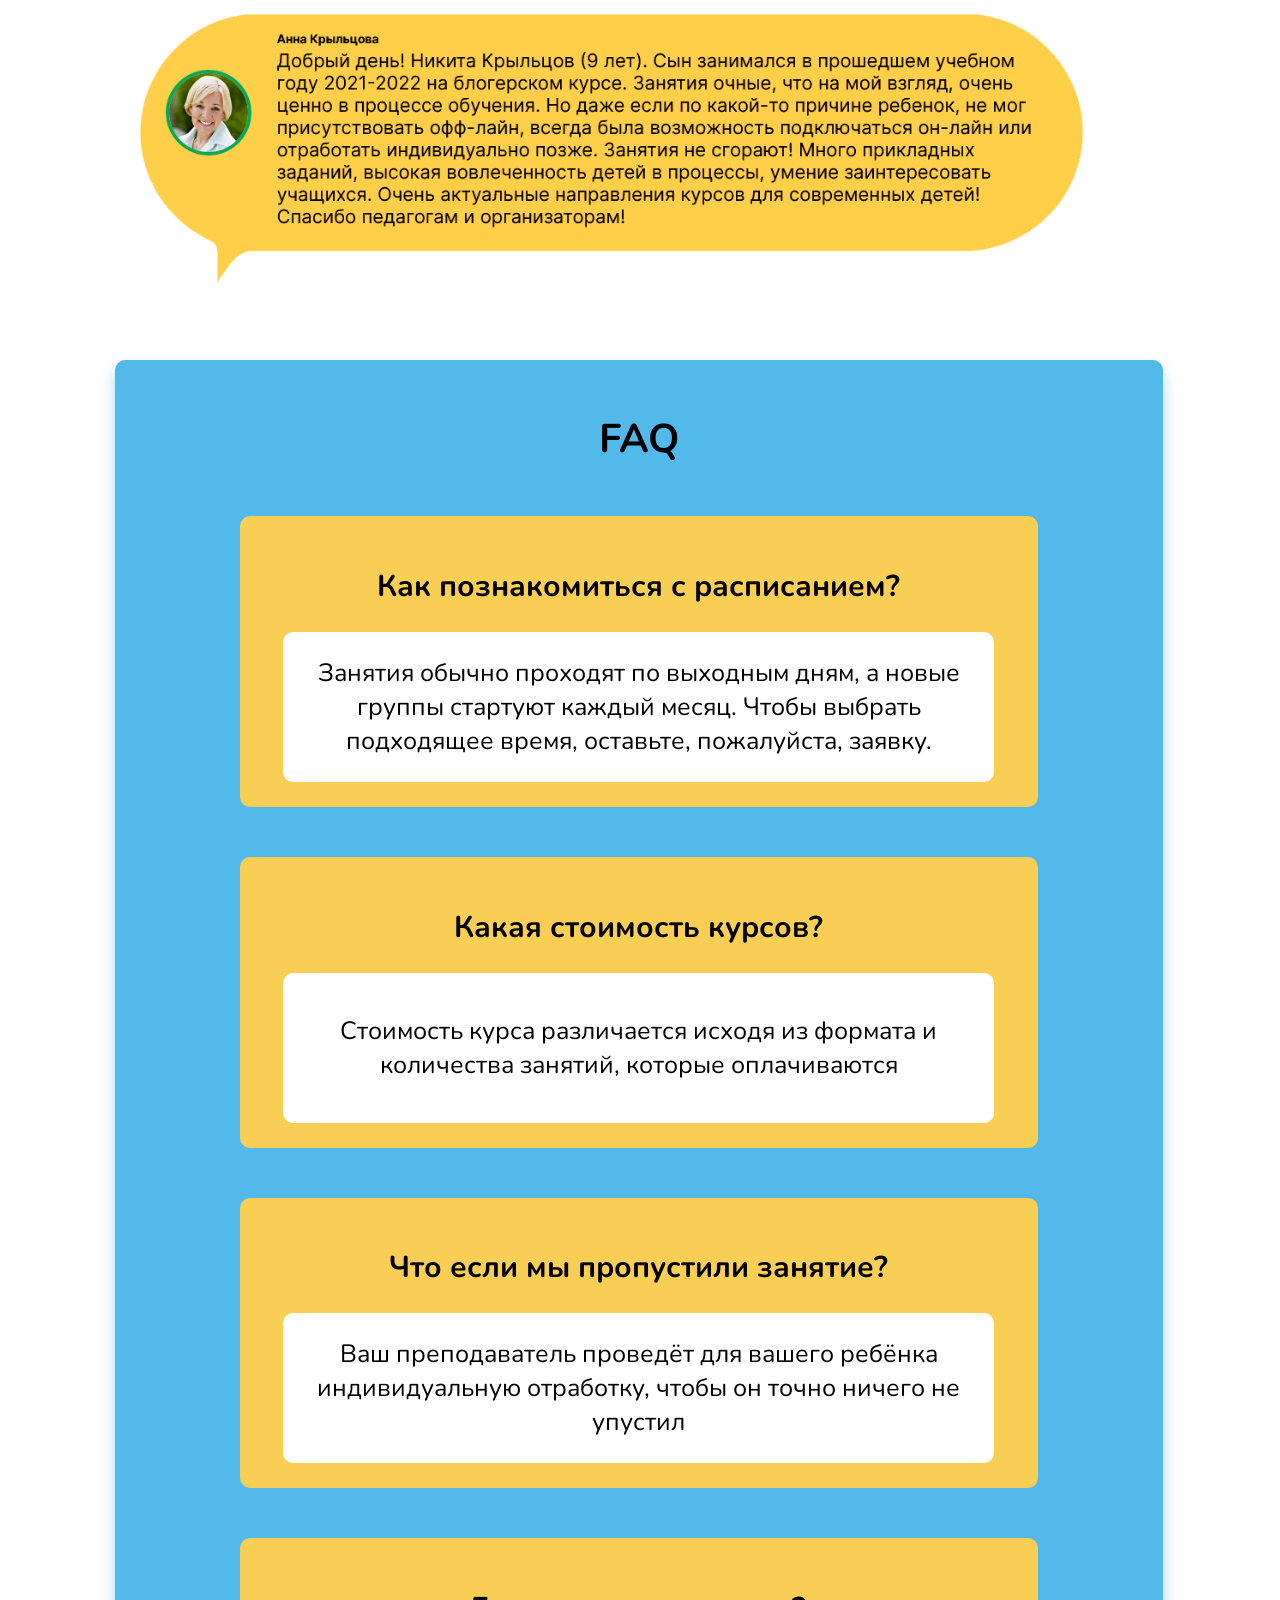
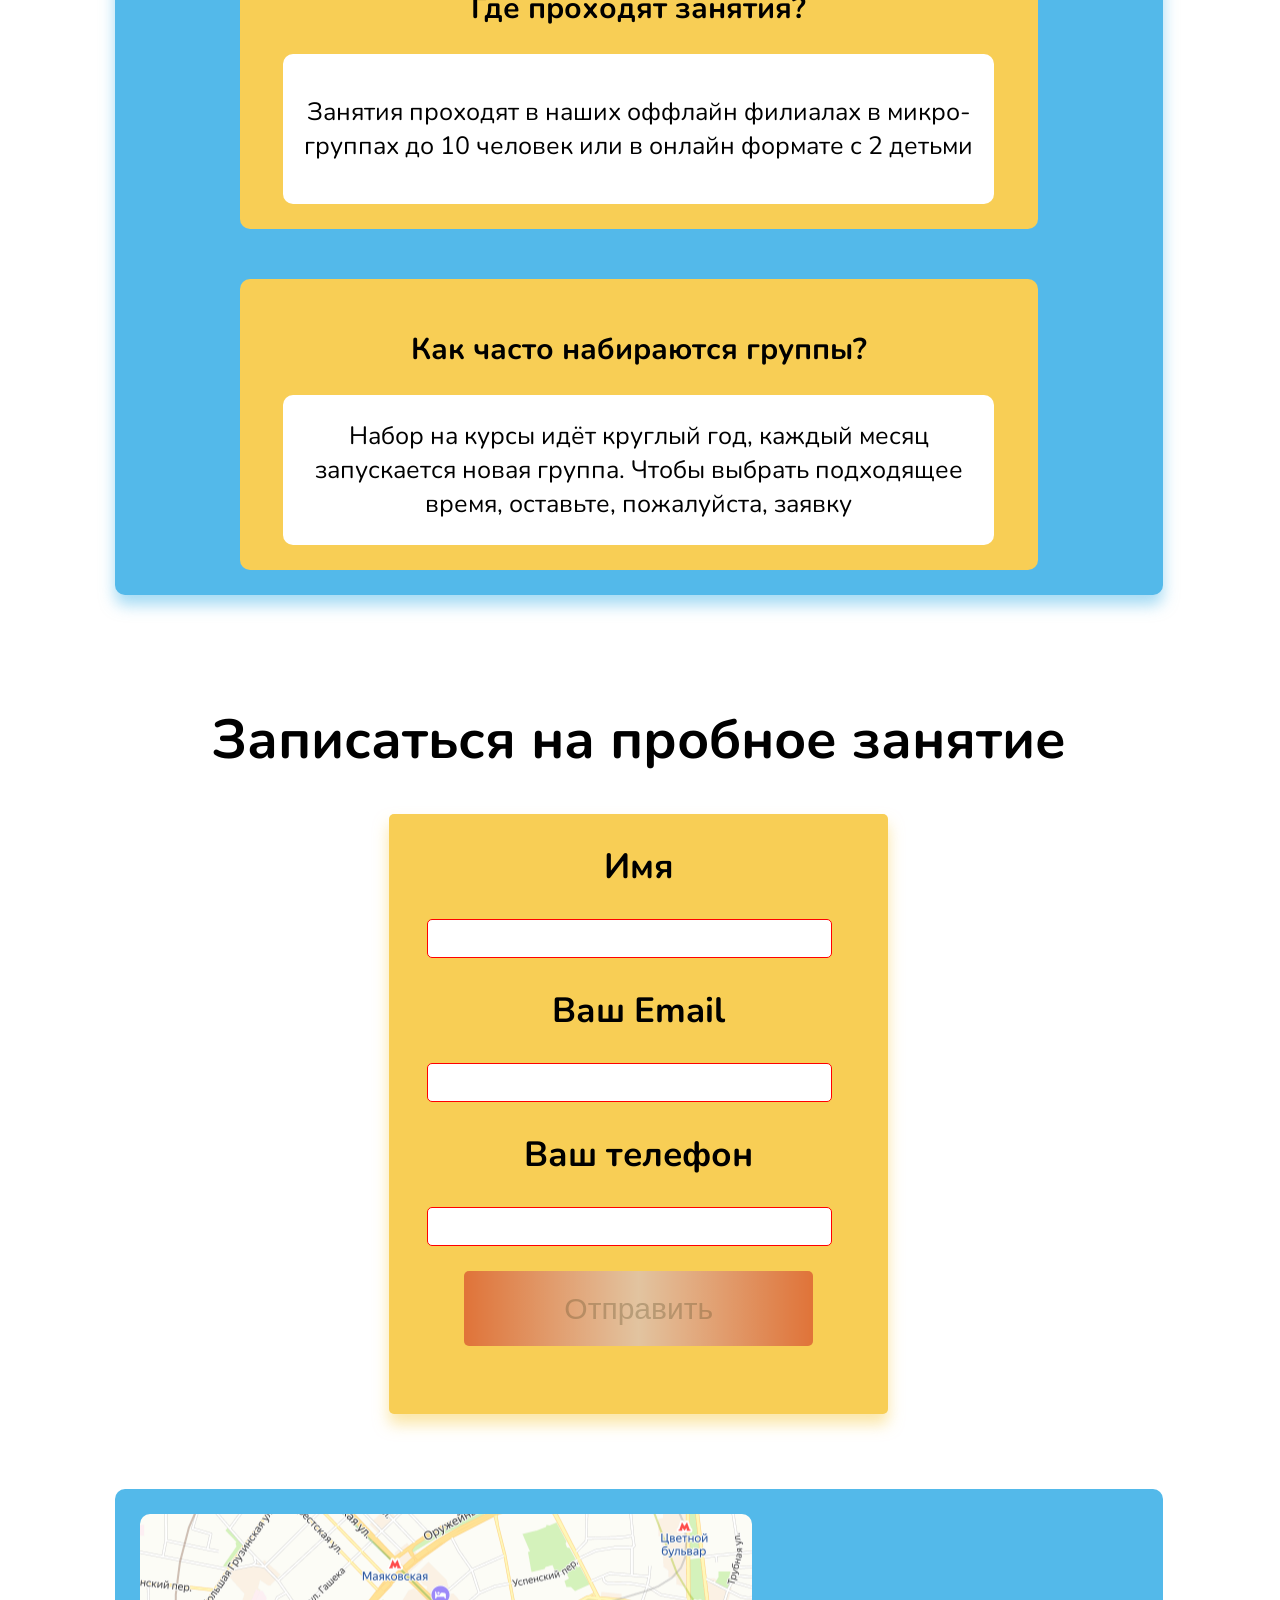
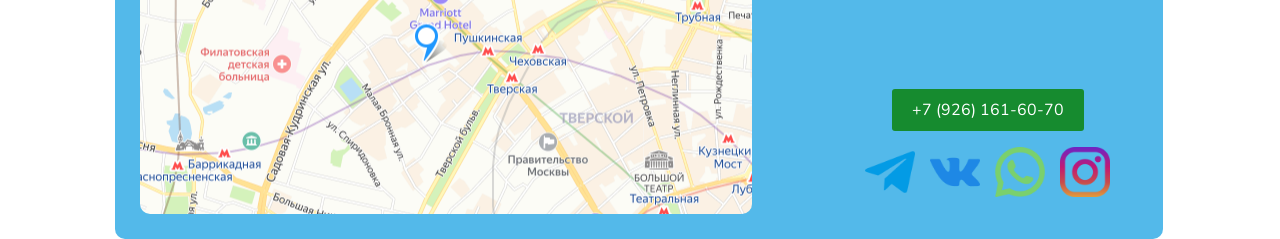
==== commit 2020c49c: "adaptation-phone" ====
--- a/index.html
+++ b/index.html
@@ -43,7 +43,7 @@
                 <img src="https://static.tildacdn.com/tild3134-3039-4132-b365-666265363836/Group_9.svg" alt="" class="Arrow">
                 <p class="TextArrow">8140<br>учеников обучено</p>
                 <img src="https://static.tildacdn.com/tild3134-3039-4132-b365-666265363836/Group_9.svg" alt="" class="Arrow">
-                <p class="TextArrow">5<br>интернет-профессий изучаем</p>
+                <p class="TextArrow">5<br>интернет-профессий <br> изучаем</p>
                 <img src="https://static.tildacdn.com/tild3134-3039-4132-b365-666265363836/Group_9.svg" alt="" class="Arrow">
                 <p class="TextArrow">21571<br>уроков проведено</p>
             </div>
--- a/style.css
+++ b/style.css
@@ -169,6 +169,7 @@
     width: 25px;
     margin-left: 2%;
     margin-top: -5%;
+
 }
 .TextArrow{
     font-size: 25px;
@@ -727,3 +728,52 @@
     }
 
 }
+@media (max-width:1050px){
+    .ContainerBody{
+        width: 100vw;
+        height: 100vh;
+        background: rgba(255, 255, 255, 0);
+        display: table;
+        justify-content: center;
+    }
+    .menu__nav{
+        margin-left: 275px;
+    }
+    .LogoImg{
+        height: 100%;
+        margin-left: 4%;
+    }
+    .TextInDivBlue{
+        font-size: 2.5em;
+
+        display: flex;
+        justify-content: center;
+    }
+    .DivArrow{
+        width: 100%;
+        height: 150px;
+        display: inline-table;
+        align-items: center;
+        margin-top: 35px;
+    }
+    .Arrow{
+        margin-left: 38%;
+    }
+    .TextArrow{
+        display: flex;
+        justify-content: center;
+
+        margin-left: auto;
+        margin-right: auto;
+    }
+    .DivBlue{
+        width: 95vw;
+        height: auto;
+
+        margin: auto;
+    }
+
+    .BorderText{
+        display: none;
+    }
+}
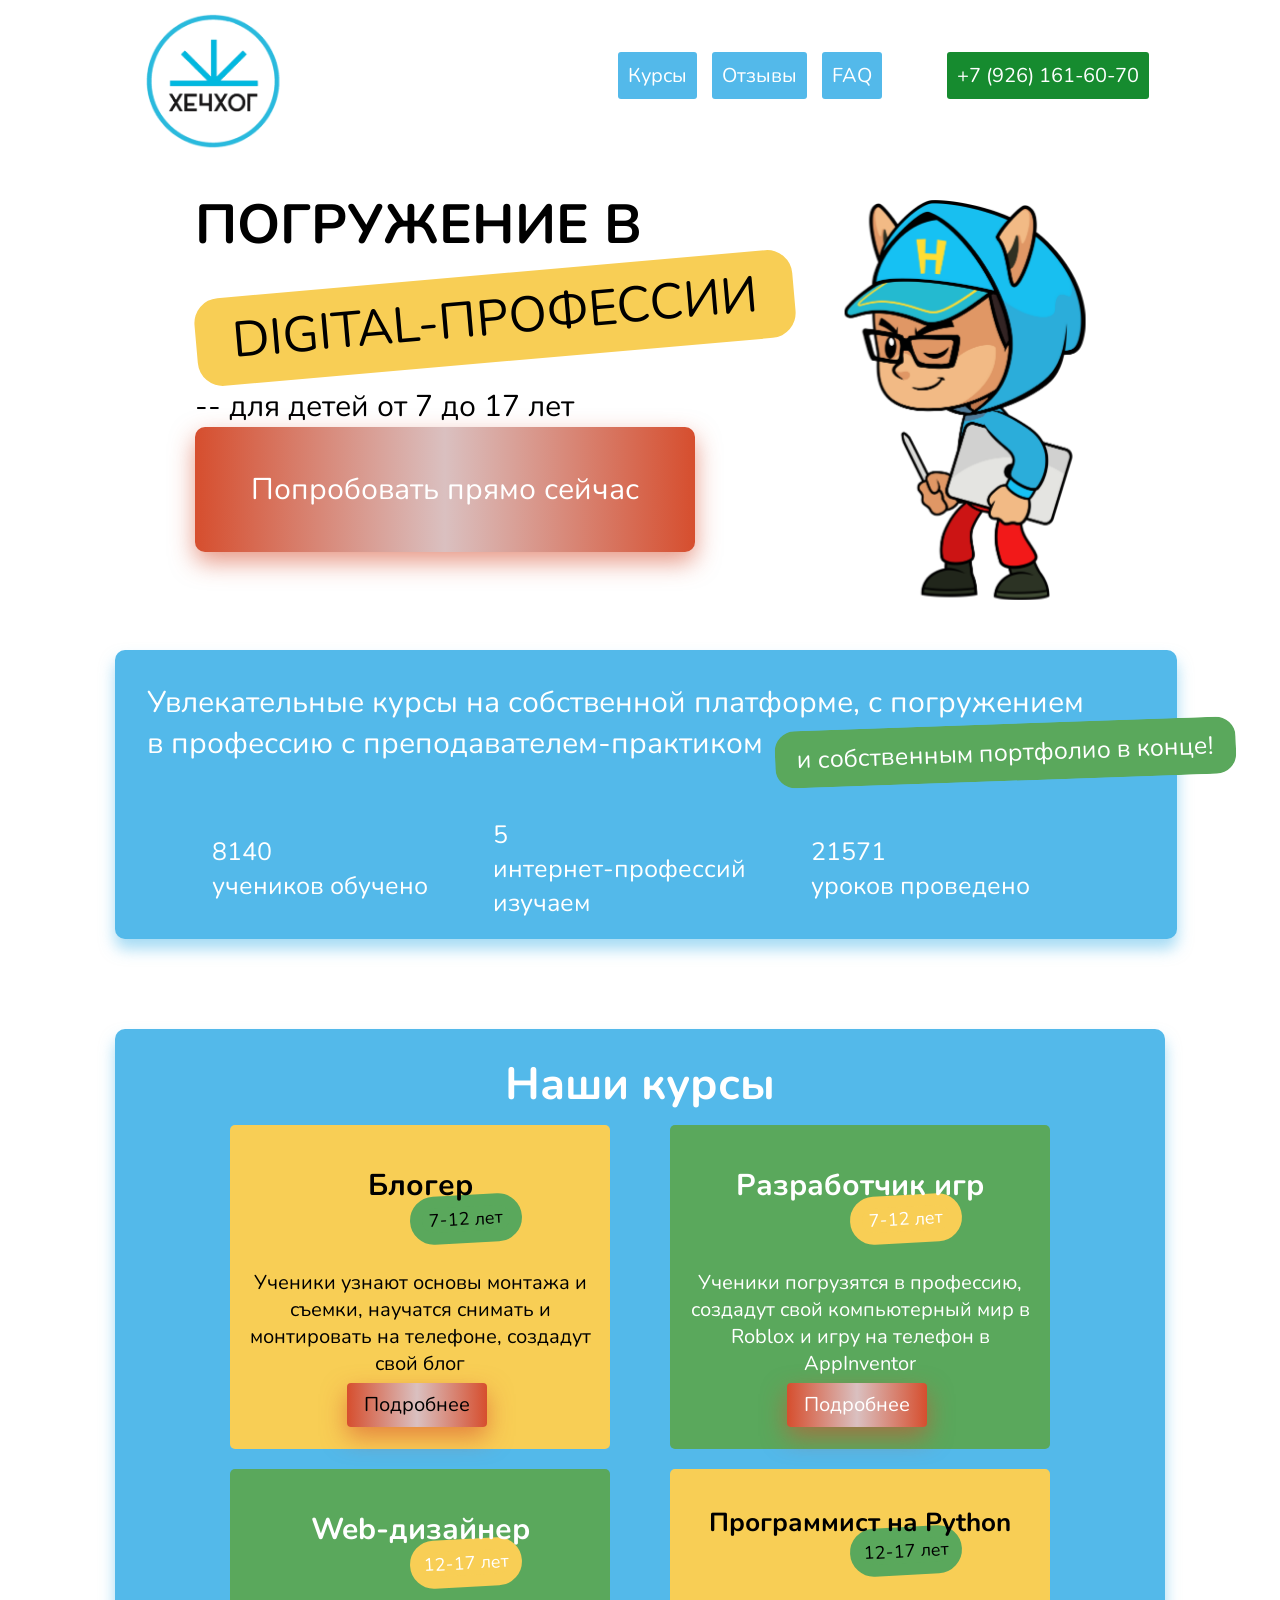
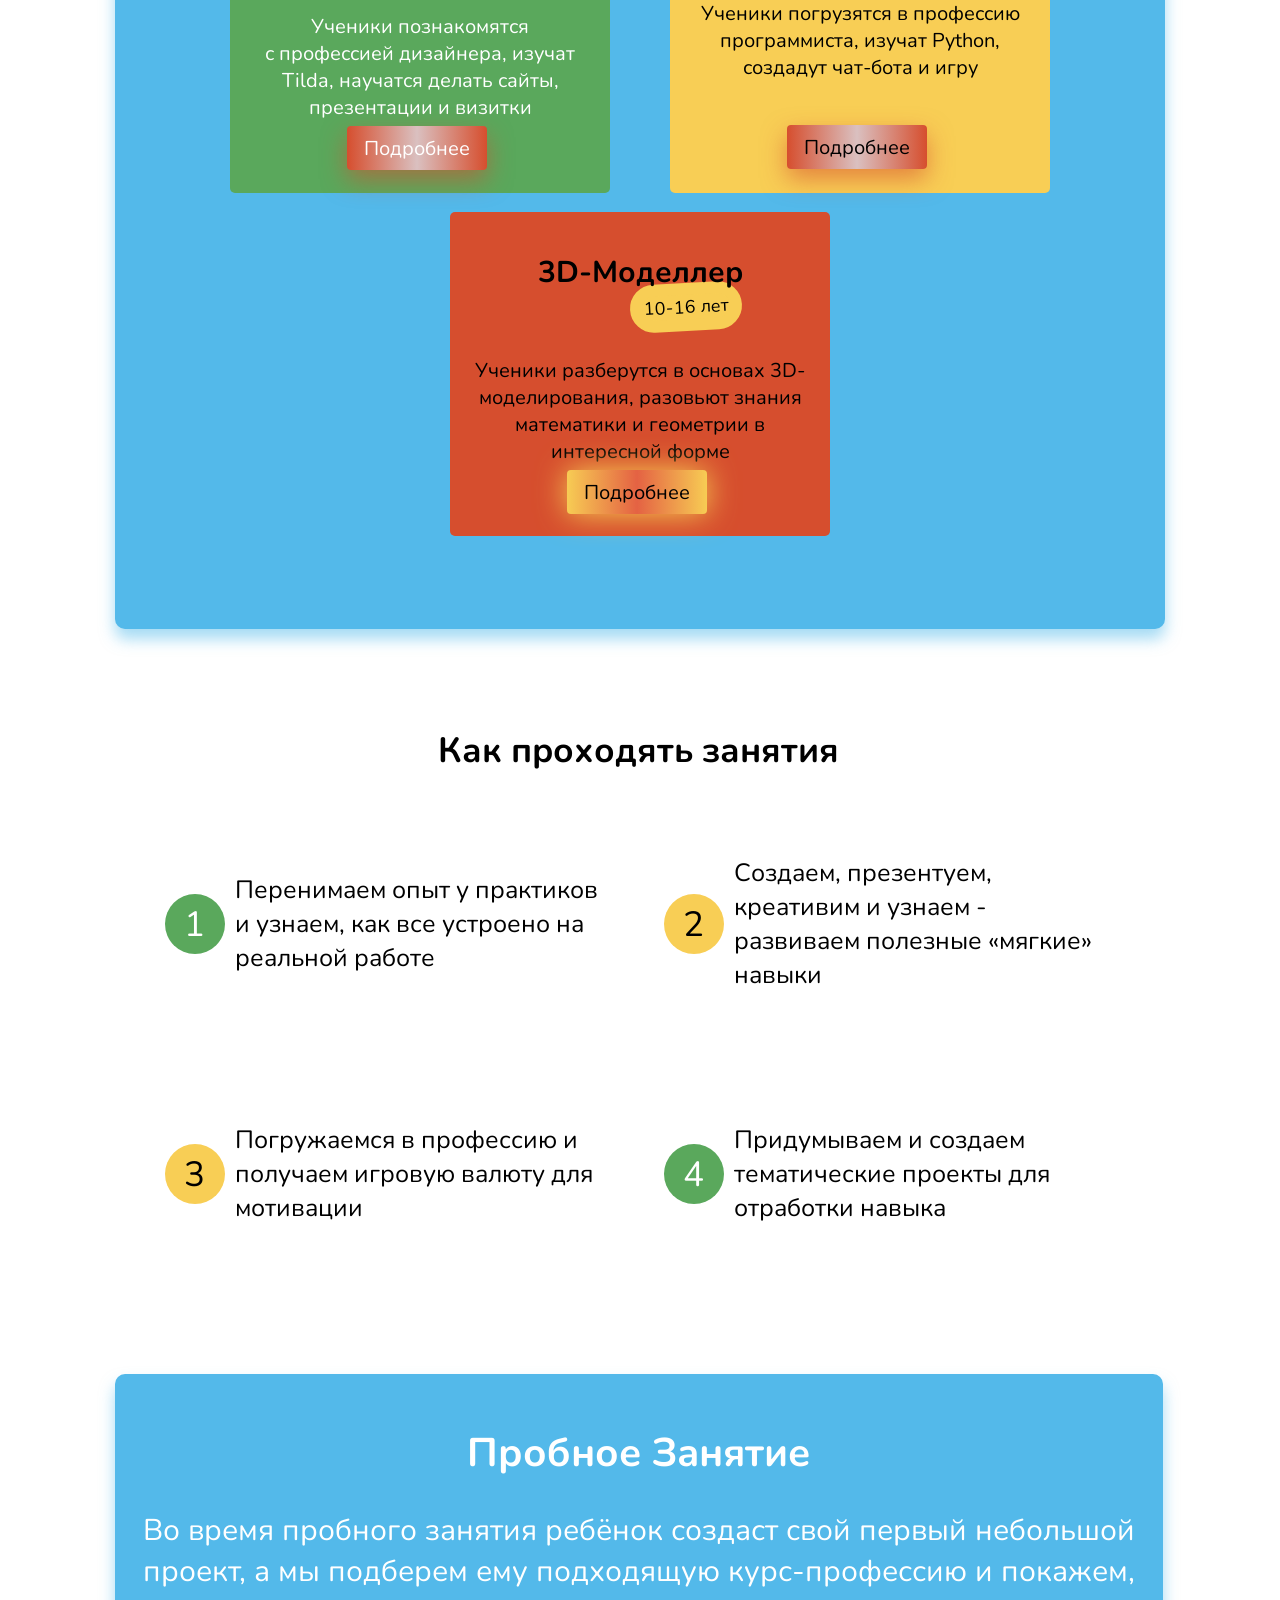
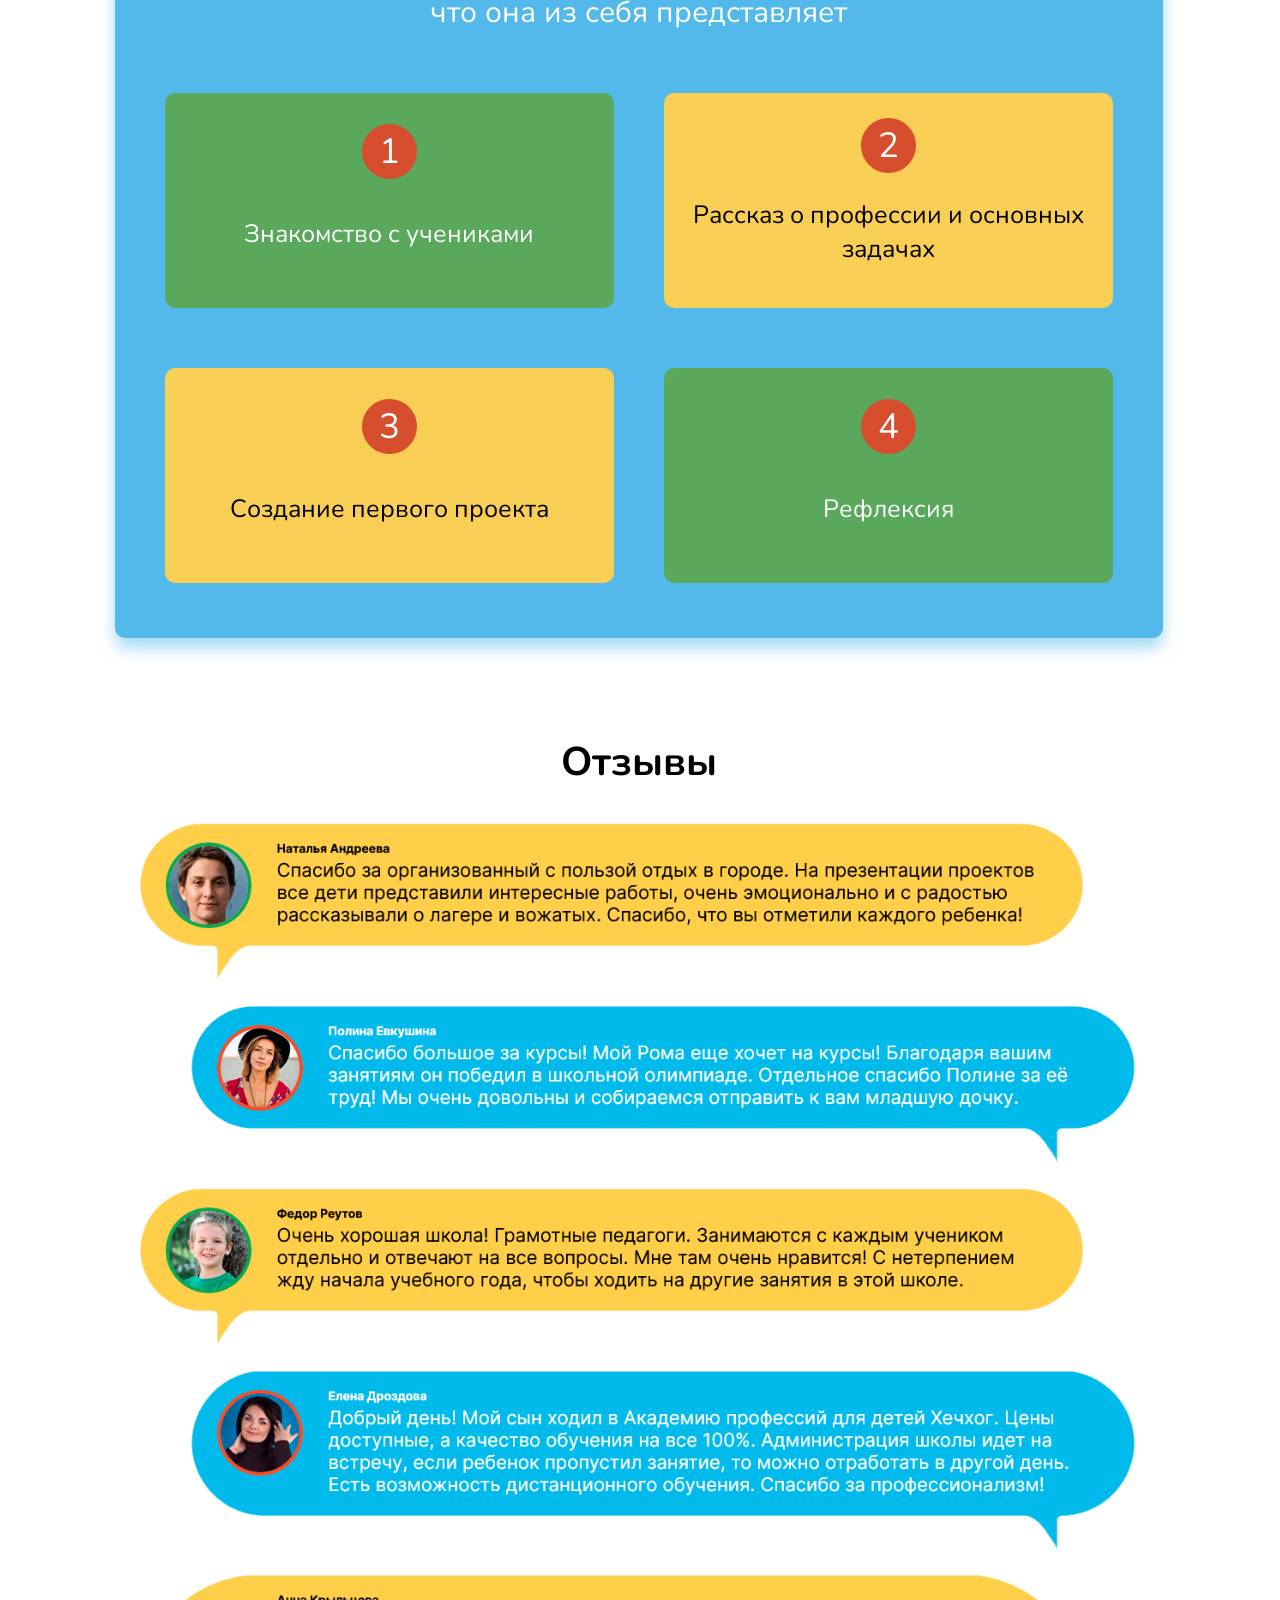
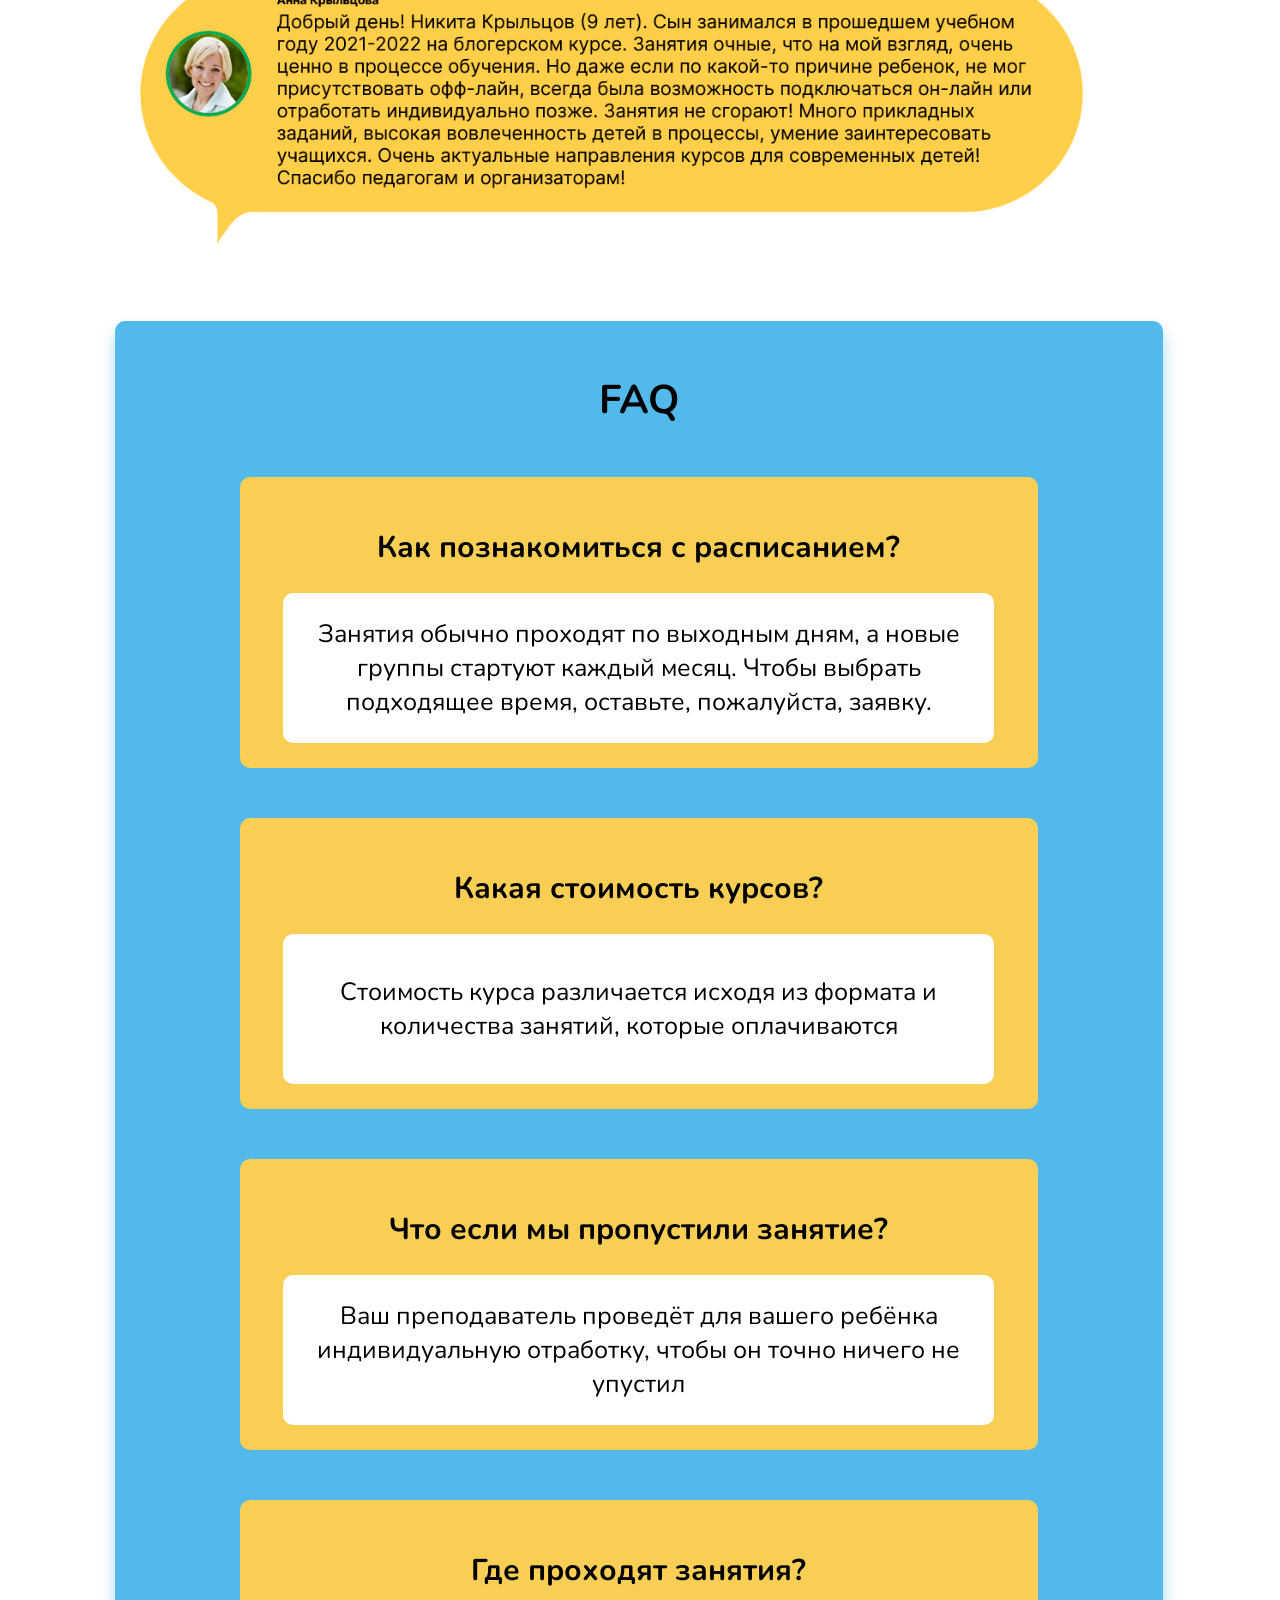
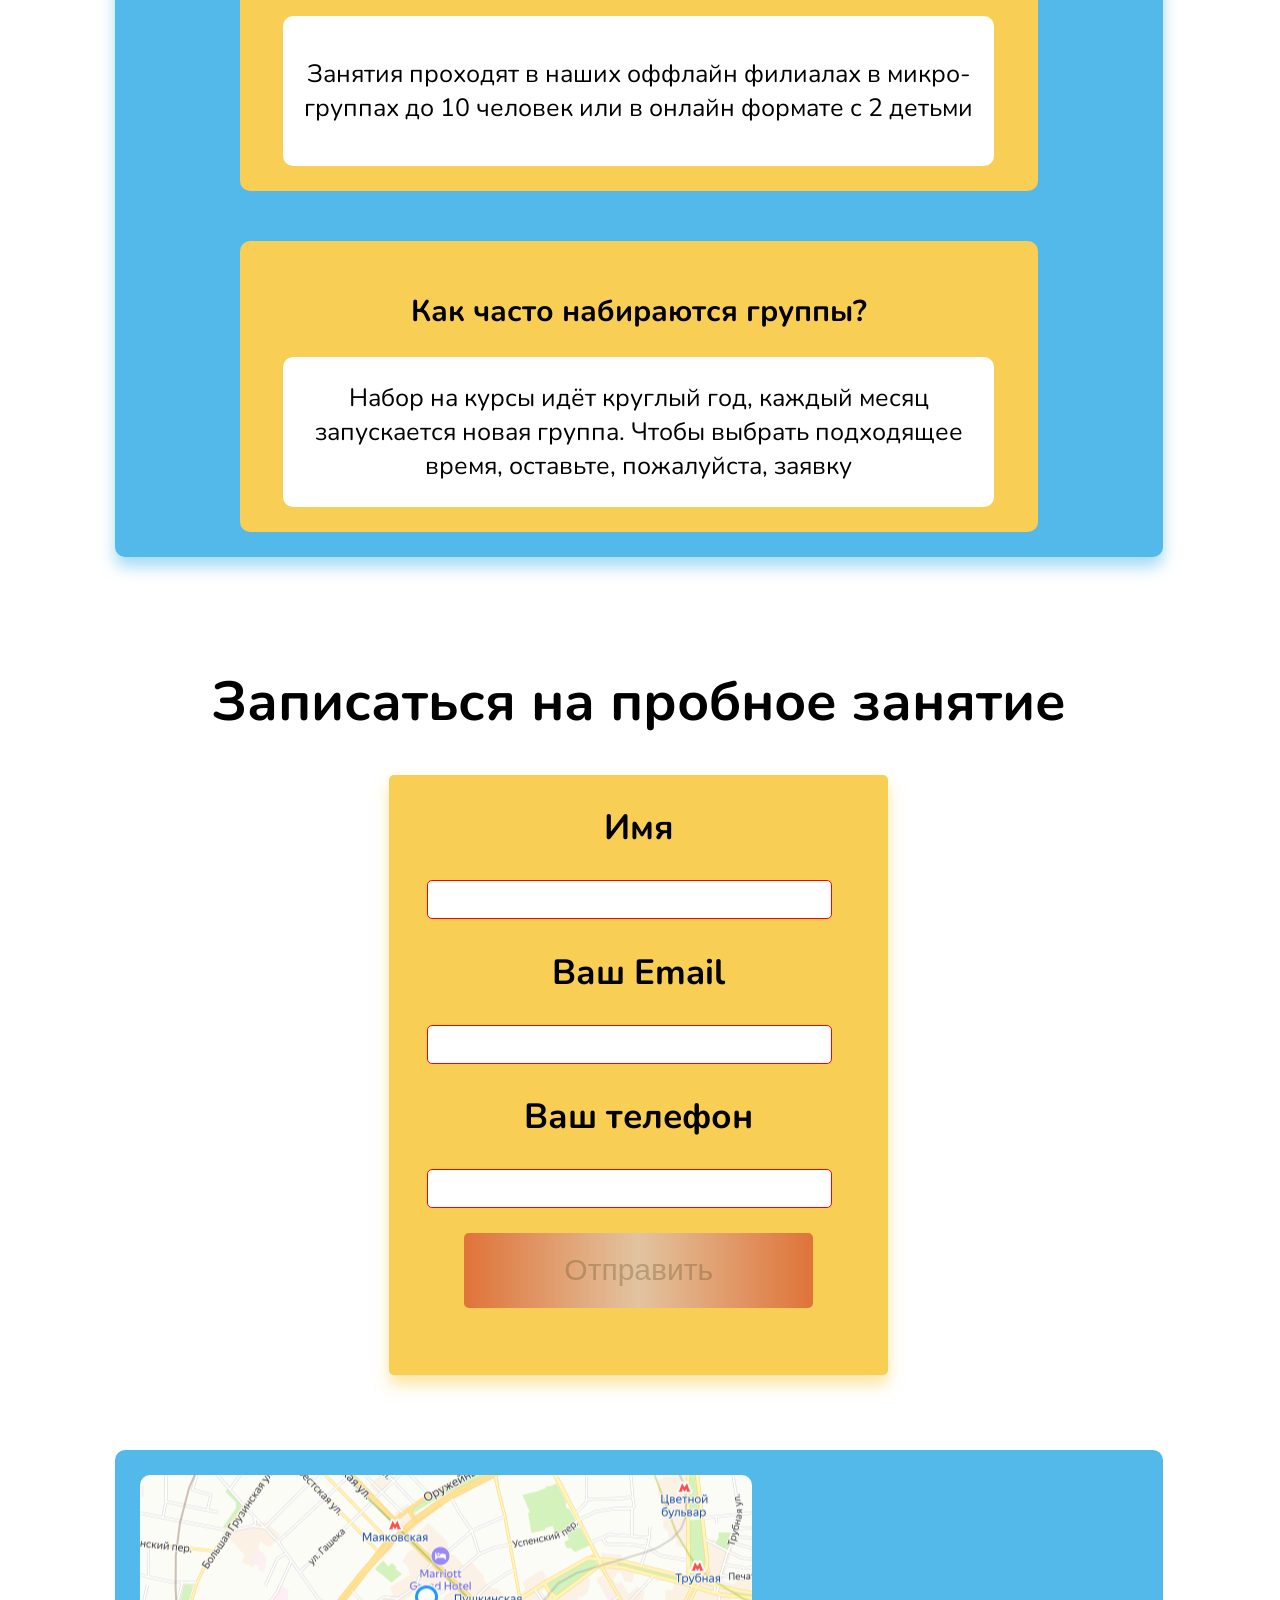
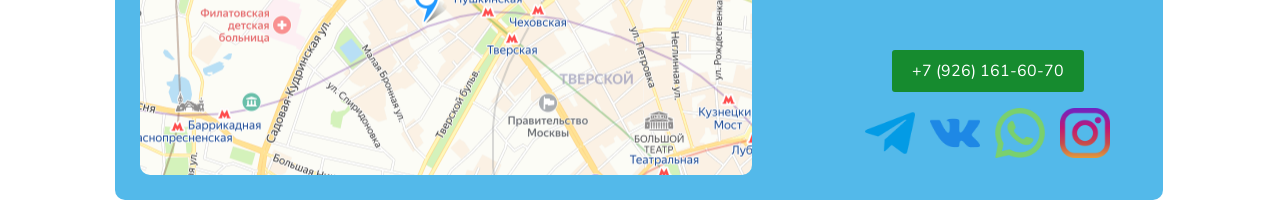
==== commit 4b35eed6: "mobile0.2" ====
--- a/index.html
+++ b/index.html
@@ -24,17 +24,19 @@
             <!-- <a href="tel:+79261616070" class="menu__phone">+7 (926) 161-60-70</a> -->
         </header>
         <div class="DivBabidjon">
-            <h1 class="TextDivingIn">ПОГРУЖЕНИЕ В</h1>
-            <div class="DivDigital">
-                <p class="TextDigital">DIGITAL-ПРОФЕССИИ</p>
-            </div>
-            <span class="TextCildren">-- для детей от 7 до 17 лет</span>
-            <img src="./images/humanLogo.png" alt="" class="humanLogo">
-            <a href="">
-                <div class="ButtonTryIt">
-                    <p class="ATryIt">Попробовать прямо сейчас</p>
-                </div>
-            </a>
+            <div class="cont__digital">
+                <h1 class="TextDivingIn">ПОГРУЖЕНИЕ В</h1>
+                <div class="DivDigital">
+                    <p class="TextDigital">DIGITAL-ПРОФЕССИИ</p>
+                </div>
+                <span class="TextCildren">-- для детей от 7 до 17 лет</span>
+                <a href="">
+                    <div class="ButtonTryIt">
+                        <p class="ATryIt">Попробовать прямо сейчас</p>
+                    </div>
+                </a>
+            </div>
+                <img src="./images/humanLogo.png" alt="" class="humanLogo">
         </div>
         <div class="DivBlue">
             <p class="TextInDivBlue">Увлекательные курсы на собственной платформе, с погружением<br>в профессию с преподавателем-практиком</p>
--- a/style.css
+++ b/style.css
@@ -24,14 +24,19 @@
     height: 500px;
     margin: 0;
 
+    display: flex;
+    align-items: center;
+    justify-content: center;
 }
 
 header{
     width: 100%;
     height: 150px;
     background: rgba(255, 255, 255, 0);
-    display: flex;
-    align-items: center;
+
+    display: flex;
+    align-items: center;
+
 }
 .Logo{
     width: 150px;
@@ -86,45 +91,43 @@
 }
 
 .TextDivingIn{
-    position: relative;
     font-size: 55px;
-    margin-left: 5%;
-    margin-top: 5%;
-    margin-bottom: 0;
     z-index: 2;
     
 }
+.cont__digital{
+    width: auto;
+    height: 100%;
+}
 .DivDigital{
     position: relative;
-    width: 55%;
-    height: 22%;
+    top: -5%;
+
+    width: 600px;
+    height: 17.5%;
     background-color: #F8CE55;
     border-radius: 25px;
     transform: rotate(-5deg);
-    top: -5%;
-    left: 4%;
     z-index: 1;
-    display: flex;
-    justify-content: center;
-    align-items: center;
+
+    display: flex;
+    justify-content: center;
+    align-items: center;
+
 }
 .TextDigital{
     font-size: 50px;
     margin: auto;
 }
 .humanLogo{
-    position: relative;
+    margin-left: 50px;
     height: 400px;
-    top: -35%;
-    left: 36%;
+
     transform: rotateY(180deg);
 }
 .ButtonTryIt{
-    position: relative;
-    width: 60%;
-    height: 30%;
-    top: -65%;
-    left: 5%;
+    width: 500px;
+    height: 25%;
     border-radius: 10px;
     background-color: #d64e2e;
     background-image: linear-gradient(90deg, #d64e2e 0%, #dac0c0 50%, #d64e2e 100%);
@@ -138,7 +141,7 @@
     height: 225px;
 
     background-color: #53b9ea;
-    border:25px solid #53baea00;
+    padding: 2.5vw;
     border-radius: 10px;
     box-shadow: 0px 10px 15px 0px #53baea86;
 }
@@ -150,8 +153,6 @@
 .TextCildren{
     position: relative;
     font-size: 30px;
-    top: -75%;
-    left: 5%;
 }
 .TextInDivBlue{
     position: relative;
@@ -737,7 +738,7 @@
         justify-content: center;
     }
     .menu__nav{
-        margin-left: 275px;
+        margin-left: 0;
     }
     .LogoImg{
         height: 100%;
@@ -745,6 +746,8 @@
     }
     .TextInDivBlue{
         font-size: 2.5em;
+
+        text-align: center;
 
         display: flex;
         justify-content: center;
@@ -754,10 +757,11 @@
         height: 150px;
         display: inline-table;
         align-items: center;
-        margin-top: 35px;
+        margin-top: 100px;
     }
     .Arrow{
-        margin-left: 38%;
+        width: 75px;
+        margin-left: 25%;
     }
     .TextArrow{
         display: flex;
@@ -765,15 +769,27 @@
 
         margin-left: auto;
         margin-right: auto;
+
+        font-size: 50px;
+        text-align: center;
     }
     .DivBlue{
         width: 95vw;
         height: auto;
 
         margin: auto;
-    }
-
+
+    }
     .BorderText{
         display: none;
     }
+    .LogoImg{
+        display: none;
+    }
+    .humanLogo{
+        display: none;
+    }
+    header{
+        justify-content: center;
+    }
 }
